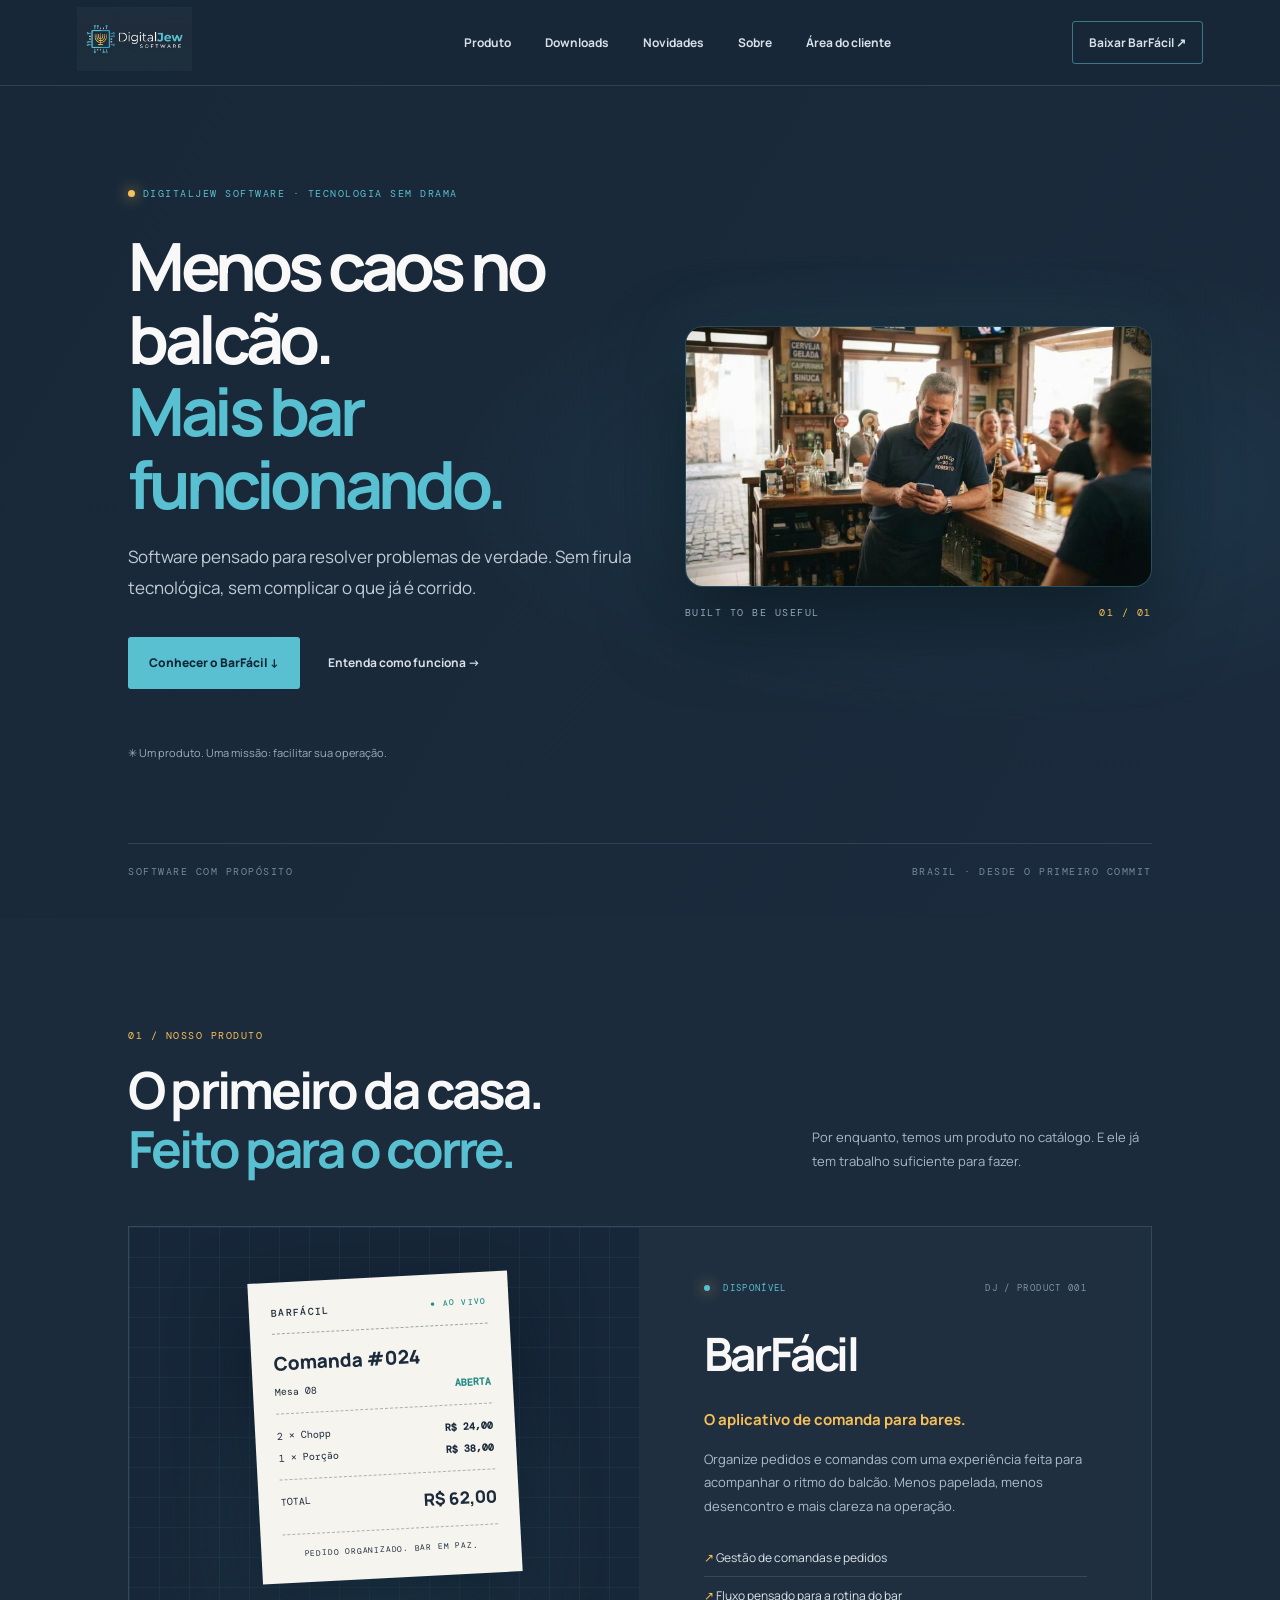
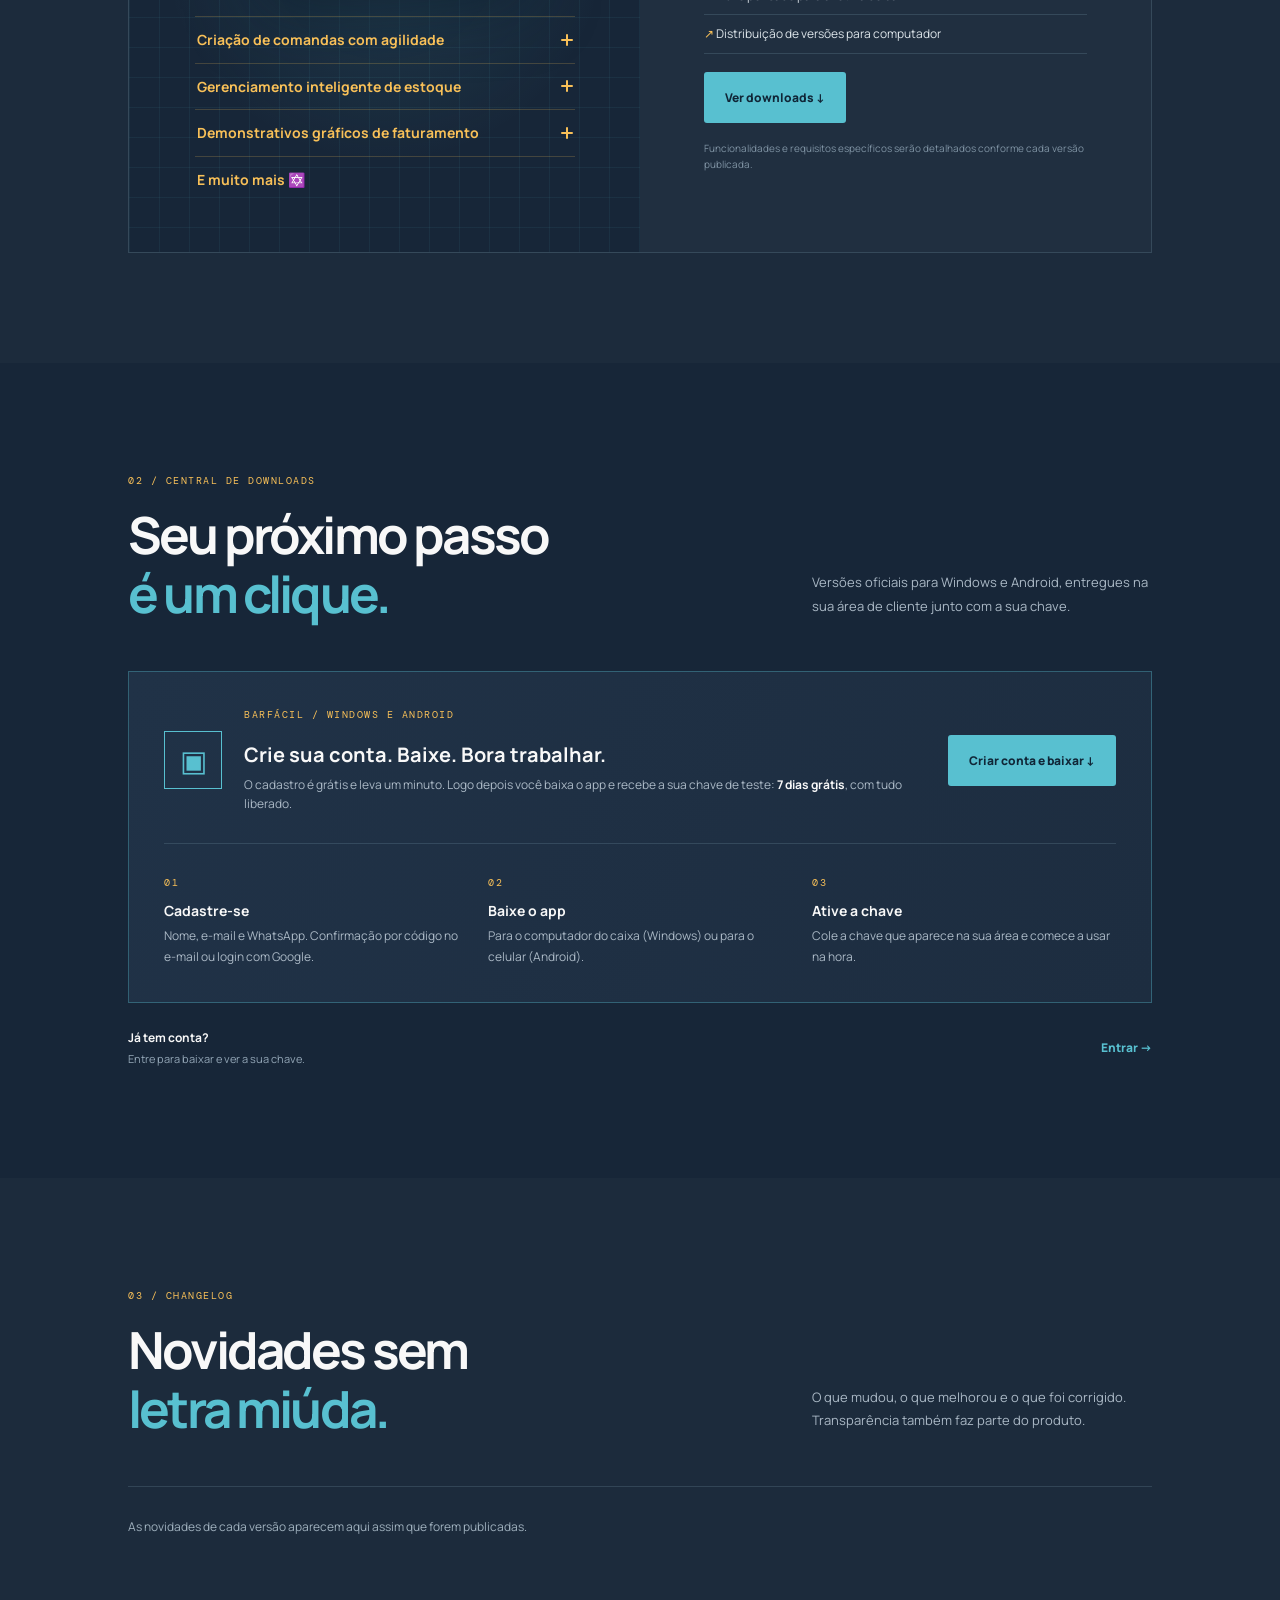
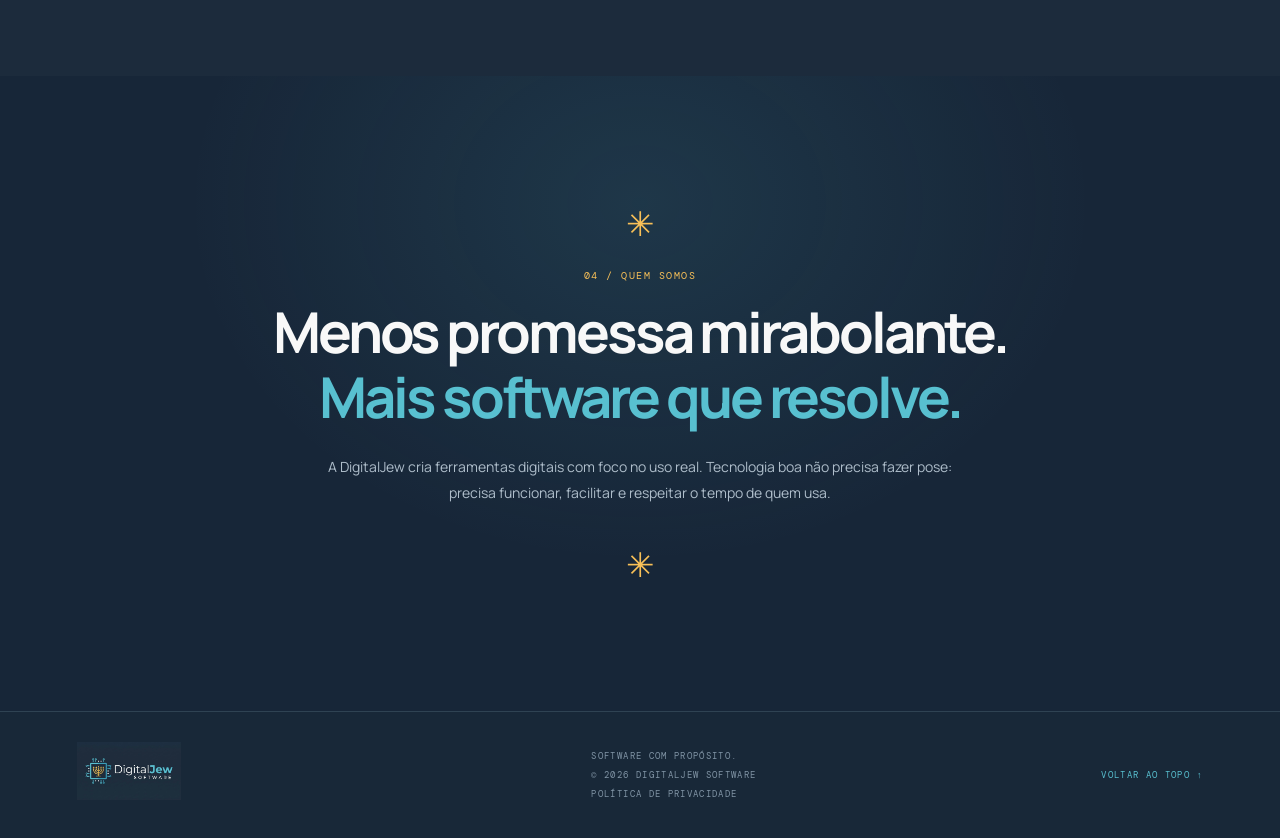
==== index.html @ 28fe96e7 "Downloads na área do cliente com chave de teste automática - área do cliente ganha a aba Downloads: " ====
<!doctype html>
<html lang="pt-BR"><head><meta charset="utf-8"><meta name="viewport" content="width=device-width,initial-scale=1"><meta name="theme-color" content="#182838"><meta name="description" content="DigitalJew Software — software útil, direto ao ponto. Conheça o BarFácil."><meta property="og:title" content="DigitalJew Software"><meta property="og:description" content="Tecnologia que trabalha. Conheça o BarFácil."><meta property="og:image" content="assets/brand/digitaljew-logo.jpg"><title>DigitalJew Software</title><link rel="icon" type="image/jpg+xml" href="assets/brand/digitaljew-logojpg"><link rel="stylesheet" href="styles.css"><script>document.documentElement.classList.add("js")</script></head><body>
<header class="topbar"><a class="brand" href="#inicio"><img src="assets/brand/digitaljew-logo.jpg" alt="DigitalJew Software"></a><button class="menu-toggle" aria-label="Abrir menu" aria-expanded="false">☰</button><nav class="nav"><a href="#produto">Produto</a><a href="#downloads">Downloads</a><a href="#novidades">Novidades</a><a href="#sobre">Sobre</a><a href="area.html">Área do cliente</a></nav><a class="nav-cta" href="area.html#downloads">Baixar BarFácil ↗</a></header>
<main><section class="hero" id="inicio"><div class="hero-copy"><div class="eyebrow drop"><span class="pulse"></span> DIGITALJEW SOFTWARE · TECNOLOGIA SEM DRAMA</div><h1 class="drop">Menos caos no balcão.<br><span>Mais bar funcionando.</span></h1><p class="lead drop">Software pensado para resolver problemas de verdade. Sem firula tecnológica, sem complicar o que já é corrido.</p><div class="hero-actions drop"><a class="button primary" href="#downloads">Conhecer o BarFácil ↓</a><a class="text-link" href="#produto">Entenda como funciona →</a></div><div class="hero-proof drop">✳ Um produto. Uma missão: facilitar sua operação.</div></div><div class="hero-art"><img class="hero-photo" src="assets/img/hero-bar.jpg" width="1376" height="768" alt="Dono de bar sorrindo enquanto usa o celular no balcão, com clientes brindando ao fundo"><div class="art-label drop">BUILT TO BE USEFUL <strong>01 / 01</strong></div></div><div class="hero-bottom drop"><span>SOFTWARE COM PROPÓSITO</span><span>BRASIL · DESDE O PRIMEIRO COMMIT</span></div></section>
<section class="product-section section" id="produto"><div class="section-head"><div><div class="kicker">01 / NOSSO PRODUTO</div><h2>O primeiro da casa.<br><span>Feito para o corre.</span></h2></div><p>Por enquanto, temos um produto no catálogo. E ele já tem trabalho suficiente para fazer.</p></div><article class="product-card"><div class="product-visual"><div class="visual-grid"></div><div class="receipt"><div class="receipt-top">BARFÁCIL <span>● AO VIVO</span></div><div class="receipt-title">Comanda #024</div><div class="receipt-row"><span>Mesa 08</span><b>ABERTA</b></div><div class="receipt-line"></div><div class="receipt-item"><span>2 × Chopp</span><b>R$ 24,00</b></div><div class="receipt-item"><span>1 × Porção</span><b>R$ 38,00</b></div><div class="receipt-line"></div><div class="receipt-total"><span>TOTAL</span><strong>R$ 62,00</strong></div><div class="receipt-footer">PEDIDO ORGANIZADO. BAR EM PAZ.</div></div><ul class="perks"><li class="perk"><button class="perk-toggle" type="button" aria-expanded="false" aria-controls="perk-1">Criação de comandas com agilidade<span class="perk-icon" aria-hidden="true"></span></button><div class="perk-panel" id="perk-1" hidden><ul><li>Filtre clientes pelos que devem mais e/ou há mais tempo;</li><li>Mantenha um histórico de compras de cada cliente;</li><li>Adicione ícones de “moral”, para lembrar quem é bom pagador e quem não é 😂</li></ul></div></li><li class="perk"><button class="perk-toggle" type="button" aria-expanded="false" aria-controls="perk-2">Gerenciamento inteligente de estoque<span class="perk-icon" aria-hidden="true"></span></button><div class="perk-panel" id="perk-2" hidden><ul><li>Atualize o preço vigente ao clique de um botão;</li><li>Utilize uma calculadora rápida embutida para calcular o preço unitário de compras maiores (ex: fardos de cerveja);</li><li><em>(Apenas versão Premium)</em> Configure alertas de estoque personalizados para que o app te avise quando produtos chegarem a um limite baixo.</li></ul></div></li><li class="perk"><button class="perk-toggle" type="button" aria-expanded="false" aria-controls="perk-3">Demonstrativos gráficos de faturamento<span class="perk-icon" aria-hidden="true"></span></button><div class="perk-panel" id="perk-3" hidden><ul><li>Veja seu faturamento em forma de gráfico por dia, mês, ou período à escolha;</li><li>Descubra o faturamento de um dia com contratação de músicos em relação à média de faturamento daquele mesmo dia da semana em diferentes períodos <em>(Apenas com Premium)</em>;</li><li>Defina metas diárias e mensais para se manter sempre no pique 🏃‍♂️</li></ul></div></li><li class="perk perk-more">E muito mais ✡️</li></ul></div><div class="product-info"><div class="product-topline"><span class="status"><i></i> DISPONÍVEL</span><span class="product-index">DJ / PRODUCT 001</span></div><h3>BarFácil</h3><p class="product-subtitle">O aplicativo de comanda para bares.</p><p>Organize pedidos e comandas com uma experiência feita para acompanhar o ritmo do balcão. Menos papelada, menos desencontro e mais clareza na operação.</p><ul class="feature-list"><li>↗ Gestão de comandas e pedidos</li><li>↗ Fluxo pensado para a rotina do bar</li><li>↗ Distribuição de versões para computador</li></ul><a class="button primary" href="#downloads">Ver downloads ↓</a><small class="fineprint">Funcionalidades e requisitos específicos serão detalhados conforme cada versão publicada.</small></div></article></section>
<section class="download-section section" id="downloads"><div class="section-head"><div><div class="kicker">02 / CENTRAL DE DOWNLOADS</div><h2>Seu próximo passo<br><span>é um clique.</span></h2></div><p>Versões oficiais para Windows e Android, entregues na sua área de cliente junto com a sua chave.</p></div><div class="download-panel"><div class="download-main"><div class="platform-icon">▣</div><div><div class="kicker">BARFÁCIL / WINDOWS E ANDROID</div><h3>Crie sua conta. Baixe. Bora trabalhar.</h3><p>O cadastro é grátis e leva um minuto. Logo depois você baixa o app e recebe a sua chave de teste: <strong>7 dias grátis</strong>, com tudo liberado.</p></div><a class="button primary" href="area.html#downloads">Criar conta e baixar ↓</a></div><div class="download-steps"><div><span>01</span><strong>Cadastre-se</strong><p>Nome, e-mail e WhatsApp. Confirmação por código no e-mail ou login com Google.</p></div><div><span>02</span><strong>Baixe o app</strong><p>Para o computador do caixa (Windows) ou para o celular (Android).</p></div><div><span>03</span><strong>Ative a chave</strong><p>Cole a chave que aparece na sua área e comece a usar na hora.</p></div></div></div><div class="all-releases"><div><b>Já tem conta?</b><span>Entre para baixar e ver a sua chave.</span></div><a href="cadastro.html?voltar=downloads#entrar">Entrar →</a></div></section>
<section class="updates-section section" id="novidades"><div class="section-head"><div><div class="kicker">03 / CHANGELOG</div><h2>Novidades sem<br><span>letra miúda.</span></h2></div><p>O que mudou, o que melhorou e o que foi corrigido. Transparência também faz parte do produto.</p></div><div id="release-list" class="release-list"><div class="empty-state">Buscando histórico de versões…</div></div></section>
<section class="manifesto section" id="sobre"><div class="manifesto-mark">✳</div><div class="kicker">04 / QUEM SOMOS</div><h2>Menos promessa mirabolante.<br><span>Mais software que resolve.</span></h2><p>A DigitalJew cria ferramentas digitais com foco no uso real. Tecnologia boa não precisa fazer pose: precisa funcionar, facilitar e respeitar o tempo de quem usa.</p><div class="manifesto-mark manifesto-mark-end" aria-hidden="true">✳</div></section></main>
<footer class="footer"><a href="#inicio" class="footer-brand"><img src="assets/brand/digitaljew-logo.jpg" alt="DigitalJew Software"></a><div class="footer-copy"><span>SOFTWARE COM PROPÓSITO.</span><span>© <span id="year"></span> DIGITALJEW SOFTWARE</span><a href="politica-privacidade.html">POLÍTICA DE PRIVACIDADE</a></div><a class="back-top" href="#inicio">VOLTAR AO TOPO ↑</a></footer><script src="config.js"></script><script src="app.js"></script></body></html>
---- styles.css ----
@import url('https://fonts.googleapis.com/css2?family=DM+Mono:wght@400;500&family=Manrope:wght@400;500;600;700;800&display=swap');
:root{--bg:#182838;--panel:#202f40;--cyan:#58c0d0;--blue:#3898b8;--gold:#f8c058;--white:#f8f8f8;--muted:#aab8c5;--line:rgba(150,190,205,.18);--mono:'DM Mono',monospace;--sans:'Manrope',Arial,sans-serif}
*{box-sizing:border-box}html{scroll-behavior:smooth;scroll-padding-top:90px}body{margin:0;background:var(--bg);color:var(--white);font-family:var(--sans);line-height:1.6}a{color:inherit;text-decoration:none}.topbar{height:86px;padding:0 clamp(22px,6vw,100px);display:flex;align-items:center;justify-content:space-between;border-bottom:1px solid var(--line);background:rgba(24,40,56,.96);position:sticky;top:0;z-index:20;backdrop-filter:blur(14px)}.brand img{width:205px;height:64px;object-fit:contain;object-position:left}.nav{display:flex;gap:34px}.nav a,.nav-cta{font-size:12px;font-weight:700;color:#d9e1e8}.nav a:hover,.text-link:hover{color:var(--cyan)}.nav-cta{border:1px solid #58c0d088;padding:11px 16px;border-radius:3px}.nav-cta span{color:var(--gold)}.menu-toggle{display:none;background:none;color:white;border:0;font-size:24px}.hero{min-height:660px;padding:100px clamp(22px,10vw,160px) 38px;position:relative;overflow:hidden;display:grid;grid-template-columns:1.05fr .95fr;align-items:center;gap:40px;background:radial-gradient(ellipse at 76% 48%,#3898b826,transparent 38%),linear-gradient(120deg,#182838,#1b2b3d)}.hero-copy{position:relative;z-index:2;max-width:650px}.eyebrow,.kicker,.hero-bottom,.art-label,.product-index,.status,.release-meta span,.manifesto-sign,.footer-copy,.back-top{font-family:var(--mono);font-size:10px;letter-spacing:.15em}.eyebrow{color:var(--cyan)}.pulse,.status i{width:7px;height:7px;border-radius:50%;background:var(--gold);display:inline-block;box-shadow:0 0 14px #f8c058}.hero h1{font-size:clamp(42px,5.2vw,72px);line-height:1.09;letter-spacing:-.065em;margin:28px 0 22px}.hero h1 span,h2 span{color:var(--cyan)}.lead{font-size:17px;color:#c0cbd5;max-width:540px;line-height:1.8}.hero-actions{display:flex;align-items:center;gap:28px;margin-top:34px}.button{display:inline-flex;align-items:center;justify-content:center;gap:22px;padding:15px 20px;font-size:12px;font-weight:800;border-radius:3px;transition:.2s;border:1px solid transparent}.button.primary{background:var(--cyan);color:#102637}.button.primary:hover{background:#78d4df;transform:translateY(-2px)}.button.disabled{opacity:.45;pointer-events:none}.text-link{font-size:12px;font-weight:700;color:#d9e1e8}.hero-proof{margin-top:55px;color:#9daebb;font-size:11px}.hero-art{position:relative;display:flex;flex-direction:column;gap:18px}.hero-photo{display:block;width:100%;height:auto;aspect-ratio:1376/768;object-fit:cover;border-radius:18px;border:1px solid #58c0d033;box-shadow:0 30px 80px #0008,0 0 70px #58c0d01a}.art-label{display:flex;justify-content:space-between;color:#91a7b7}.art-label strong{color:var(--gold);font-weight:400}.hero-bottom{grid-column:1/-1;display:flex;justify-content:space-between;color:#74899a;border-top:1px solid var(--line);padding-top:20px;margin-top:42px}.section{padding:110px clamp(22px,10vw,160px)}.section-head{display:flex;justify-content:space-between;align-items:end;gap:30px;margin-bottom:48px}.kicker{color:var(--gold);margin-bottom:16px}.section-head h2,.manifesto h2{font-size:clamp(34px,4vw,54px);line-height:1.15;letter-spacing:-.055em;margin:0}.section-head>p{max-width:340px;color:var(--muted);font-size:13px;margin:0 0 5px;line-height:1.8}.product-section{background:#1c2b3c}.product-card{display:grid;grid-template-columns:1fr 1fr;border:1px solid var(--line);background:var(--panel);min-height:470px}.product-visual{position:relative;min-height:470px;display:flex;flex-direction:column;align-items:center;justify-content:center;gap:38px;padding:50px 28px;overflow:hidden;background:radial-gradient(circle,#58c0d024,transparent 55%),#172638}.visual-grid{position:absolute;inset:0;background-image:linear-gradient(#58c0d012 1px,transparent 1px),linear-gradient(90deg,#58c0d012 1px,transparent 1px);background-size:30px 30px}.receipt{position:relative;width:260px;background:#f5f4ee;color:#1b2b3b;padding:24px 22px;box-shadow:0 25px 70px #08152188;transform:rotate(-3deg);font:10px var(--mono)}.receipt-top{font-weight:500;letter-spacing:.13em;border-bottom:1px dashed #9aa7ac;padding-bottom:14px}.receipt-top span{float:right;color:#238f8d;font-size:8px}.receipt-title{font:800 19px var(--sans);margin:16px 0 8px}.receipt-row,.receipt-item,.receipt-total{display:flex;justify-content:space-between;margin:9px 0}.receipt-row b{color:#268b86}.receipt-line{border-top:1px dashed #aab2b2;margin:15px 0}.receipt-total strong{font:800 17px var(--sans)}.receipt-footer{text-align:center;border-top:1px dashed #aab2b2;padding-top:14px;margin-top:16px;font-size:8px;letter-spacing:.1em}.product-info{padding:54px clamp(26px,5vw,65px)}.product-topline{display:flex;justify-content:space-between;align-items:center}.status{color:var(--cyan);font-size:9px}.status i{width:6px;height:6px;background:var(--cyan);margin-right:7px}.product-index{color:#8094a5;font-size:9px}.product-info h3{font-size:46px;letter-spacing:-.06em;margin:22px 0 0}.product-subtitle{color:var(--gold)!important;font-size:15px!important;font-weight:700}.product-info p{color:#aebdca;font-size:13px;line-height:1.8}.feature-list{list-style:none;padding:8px 0 18px;margin:0}.feature-list li{font-size:12px;padding:9px 0;color:#dce4e9;border-bottom:1px solid var(--line)}.feature-list li:first-letter{color:var(--gold)}.fineprint{display:block;color:#7f93a3;font-size:10px;line-height:1.6;margin-top:17px}.download-section{background:#172638}.download-panel{border:1px solid #58c0d059;background:linear-gradient(115deg,#203247,#1d2d40);padding:35px}.download-main{display:flex;align-items:center;gap:22px}.platform-icon{width:58px;height:58px;border:1px solid var(--cyan);color:var(--cyan);display:grid;place-items:center;font-size:29px;flex-shrink:0}.download-main>div:nth-child(2){flex:1}.download-main h3{margin:4px 0;font-size:20px}.download-main p{margin:0;color:var(--muted);font-size:12px}.download-main .button{white-space:nowrap}.release-meta{display:grid;grid-template-columns:repeat(4,1fr);border-top:1px solid var(--line);border-bottom:1px solid var(--line);margin-top:30px;padding:20px 0;gap:20px}.release-meta div{display:flex;flex-direction:column;gap:6px}.release-meta span{color:#8195a5;font-size:9px}.release-meta strong{font-size:12px}.download-note{display:flex;gap:12px;color:var(--gold);margin-top:18px}.download-note p{font-size:11px;color:#9fb0bd;margin:0;line-height:1.7}.release-error{margin-top:15px;padding:12px;background:#f8c05814;border-left:2px solid var(--gold);font-size:11px;color:#e6c98f}.all-releases{display:flex;justify-content:space-between;align-items:center;margin-top:25px}.all-releases div{display:flex;flex-direction:column;gap:3px}.all-releases b{font-size:12px}.all-releases span{font-size:11px;color:#93a6b6}.all-releases>a{font-size:12px;color:var(--cyan);font-weight:800}.updates-section{background:#1c2b3c}.release-list{border-top:1px solid var(--line)}.release-item{display:grid;grid-template-columns:150px 1fr 130px;gap:25px;align-items:start;padding:25px 4px;border-bottom:1px solid var(--line)}.release-date{font:10px var(--mono);color:#8499a9;padding-top:5px}.release-body h3{font-size:17px;margin:0 0 8px}.release-body p{font-size:12px;color:#aebdca;white-space:pre-line;margin:0;line-height:1.8}.release-tag{font:9px var(--mono);color:var(--cyan);border:1px solid #58c0d04d;padding:6px 9px;text-align:center}.release-link{color:var(--gold);font-size:11px;margin-top:10px;display:inline-block}.empty-state{padding:30px 0;color:#9fb0bd;font-size:12px}.manifesto{text-align:center;background:radial-gradient(ellipse at 50% 20%,#58c0d01c,transparent 50%),#172638;padding-top:120px;padding-bottom:120px}.manifesto-mark{font-size:34px;color:var(--gold);margin-bottom:18px}.manifesto h2{font-size:clamp(32px,4.4vw,58px)}.manifesto>p{max-width:650px;margin:24px auto 28px;color:#aebdca;font-size:14px;line-height:1.9}.manifesto-sign{color:var(--cyan)}.footer{padding:30px clamp(22px,6vw,100px);display:flex;align-items:center;justify-content:space-between;gap:25px;border-top:1px solid var(--line)}.footer-brand img{width:170px;height:58px;object-fit:contain;object-position:left}.footer-copy{display:flex;flex-direction:column;gap:5px;color:#8094a5;font-size:9px}.back-top{font-size:9px;color:var(--cyan)}
@media(max-width:850px){.nav{gap:17px}.hero{padding-top:70px;grid-template-columns:1fr .8fr}.section{padding-top:80px;padding-bottom:80px}.product-info{padding:35px 28px}}
@media(max-width:650px){.topbar{height:72px}.brand img{width:160px;height:56px}.menu-toggle{display:block;margin-left:auto;margin-right:15px}.nav{display:none;position:absolute;top:71px;left:0;right:0;background:#182838;padding:20px 25px;flex-direction:column;border-bottom:1px solid var(--line)}.nav.open{display:flex}.nav-cta{font-size:10px;padding:9px}.hero{display:block;padding-top:75px;min-height:auto}.hero h1{font-size:46px}.hero-art{margin-top:40px}.hero-bottom{margin-top:20px;font-size:8px}.hero-proof{margin-top:35px}.section-head{display:block}.section-head>p{margin-top:18px}.product-card{grid-template-columns:1fr}.product-visual{min-height:350px}.product-info{padding:32px 25px}.download-panel{padding:22px}.download-main{flex-wrap:wrap}.download-main>div:nth-child(2){min-width:calc(100% - 85px)}.download-main .button{width:100%}.release-meta{grid-template-columns:repeat(2,1fr)}.all-releases{align-items:flex-start;gap:18px}.release-item{grid-template-columns:1fr;gap:8px}.release-tag{justify-self:start}.footer{flex-wrap:wrap}.footer-copy{order:3;width:100%}.manifesto{padding-left:24px;padding-right:24px}}
/* Entrada da hero: roda uma vez, quando 10% da seção está na tela */
.js .hero .hero-photo{opacity:0;transform:translateX(70vw)}
.js .hero .drop{opacity:0;transform:translateY(-28px)}
.js .hero{--total:2s}
.js .hero.in .hero-photo{opacity:1;transform:none;transition:opacity var(--total) ease-out,transform var(--total) cubic-bezier(.16,1,.3,1)}
.js .hero.in .drop{--d:calc(var(--i,0)*.12s);opacity:1;transform:none;transition:opacity calc(var(--total) - var(--d)) ease-out var(--d),transform calc(var(--total) - var(--d)) cubic-bezier(.16,1,.3,1) var(--d)}
.js .hero .eyebrow{--i:0}.js .hero h1{--i:1}.js .hero .lead{--i:2}.js .hero .hero-actions{--i:3}.js .hero .hero-proof{--i:4}.js .hero .art-label{--i:5}.js .hero .hero-bottom{--i:6}
@media(prefers-reduced-motion:reduce){.js .hero .hero-photo,.js .hero .drop{opacity:1;transform:none;transition:none}}

/* Lista de recursos abaixo da comanda */
.manifesto-mark-end{margin:30px 0 0}
.perks{position:relative;z-index:1;list-style:none;margin:0;padding:0;width:100%;max-width:380px}
.perk{border-bottom:1px solid #f8c05833}
.perk:first-child{border-top:1px solid #f8c05833}
.perk-toggle,.perk-more{display:flex;align-items:center;justify-content:space-between;gap:14px;width:100%;padding:13px 2px;background:none;border:0;color:var(--gold);font:700 14px/1.4 var(--sans);text-align:left;cursor:pointer}
.perk-more{cursor:default}
.perk-toggle:hover{color:#ffd37f}
.perk-toggle:focus-visible{outline:2px solid var(--gold);outline-offset:3px}
.perk-icon{position:relative;width:12px;height:12px;flex-shrink:0}
.perk-icon:before,.perk-icon:after{content:"";position:absolute;left:0;top:5px;width:12px;height:2px;background:currentColor;border-radius:2px;transition:transform .3s ease}
.perk-icon:after{transform:rotate(90deg)}
.perk-toggle[aria-expanded="true"] .perk-icon:after{transform:rotate(0)}
.perk-panel{cursor:pointer;padding:0 2px 14px}
.perk-panel ul{margin:0;padding:0;list-style:none}
.perk-panel li{position:relative;padding:4px 0 4px 18px;color:#d3dde5;font-size:12.5px;line-height:1.65}
.perk-panel li:before{content:"✳";position:absolute;left:0;top:4px;color:var(--gold);font-size:11px}
.perk-panel em{color:var(--gold);font-style:normal;font-weight:700}
.perk-panel:not([hidden]){animation:perk-open .3s ease-out}
@keyframes perk-open{from{opacity:0;transform:translateY(-6px)}to{opacity:1;transform:none}}
@media(prefers-reduced-motion:reduce){.perk-panel:not([hidden]){animation:none}}

/* Página de cadastro */
[hidden]{display:none!important}
:root{--red:#ff7a7a}
.signup{display:grid;grid-template-columns:.9fr 1.1fr;gap:clamp(30px,6vw,90px);align-items:start;min-height:calc(100vh - 86px - 120px)}
.signup-intro h1{font-size:clamp(38px,4.6vw,62px);line-height:1.1;letter-spacing:-.06em;margin:0 0 20px}
.signup-intro h1 span{color:var(--cyan)}
.signup-intro p{color:var(--muted);font-size:15px;line-height:1.8;max-width:420px}
.signup-card{background:var(--panel);border:1px solid var(--line);padding:clamp(24px,4vw,44px);max-width:520px;width:100%;justify-self:end}
.step h2{font-size:24px;letter-spacing:-.04em;margin:0 0 22px;line-height:1.3}
.step-text{color:var(--muted);font-size:13px;line-height:1.7;margin:-8px 0 22px}
.field{display:flex;flex-direction:column;gap:7px;margin-bottom:16px}
.field>span{font-size:12px;font-weight:700;color:#d9e1e8}
.field input,.field select{font:500 14px var(--sans);color:var(--white);background:#172638;border:1px solid #58c0d040;border-radius:3px;padding:12px 13px;width:100%}
.field select{appearance:none;background-image:linear-gradient(45deg,transparent 50%,var(--cyan) 50%),linear-gradient(135deg,var(--cyan) 50%,transparent 50%);background-position:calc(100% - 18px) 50%,calc(100% - 13px) 50%;background-size:5px 5px;background-repeat:no-repeat;padding-right:36px}
.field input:focus,.field select:focus{outline:2px solid var(--cyan);outline-offset:1px;border-color:transparent}
.field input[readonly]{opacity:.7}
.field input.invalid{border-color:var(--red)}
#campo-codigo{font:500 22px var(--mono);letter-spacing:.35em;text-align:center}
.field-error,.form-error{color:var(--red);font-size:12.5px;line-height:1.6;margin:-6px 0 16px}
.button.wide{width:100%;margin-top:6px;font-size:13px;cursor:pointer}
.button:disabled{opacity:.6;cursor:wait}
.google-button{display:flex;align-items:center;justify-content:center;gap:12px;width:100%;padding:13px;border-radius:3px;border:1px solid #dadce0;background:#fff;color:#1f1f1f;font:700 14px var(--sans);cursor:pointer}
.google-button:hover{background:#f1f3f4}
.google-button svg{width:20px;height:20px}
.divider{display:flex;align-items:center;gap:14px;margin:24px 0;color:#8094a5;font:10px var(--mono);letter-spacing:.12em;text-transform:uppercase}
.divider:before,.divider:after{content:"";flex:1;border-top:1px solid var(--line)}
.link-button{background:none;border:0;padding:0;color:var(--cyan);font:700 12.5px var(--sans);cursor:pointer;text-align:left}
.link-button:hover{text-decoration:underline}
.link-button.muted{color:#8fa3b3;font-weight:600;margin-top:14px;display:inline-block}
.resend{margin:20px 0 0;font-size:12.5px;color:var(--muted)}
.done{text-align:center}
.done-mark{font-size:38px;color:var(--gold);margin-bottom:8px}
.done .link-button{display:block;margin:18px auto 0}
.nav a[aria-current="page"]{color:var(--cyan)}
@media(max-width:850px){.signup{grid-template-columns:1fr}.signup-card{justify-self:stretch;max-width:none}}

/* Cadastro: alternar entre cadastro e entrar */
.switch{margin:22px 0 0;font-size:13px;color:var(--muted);text-align:center}
.switch a{color:var(--cyan);font-weight:700}
.done .link-button{display:block;margin:18px auto 0;text-align:center}

/* Área do cliente */
body.no-scroll{overflow:hidden}
.area{min-height:calc(100vh - 86px - 120px)}
.area-loading{color:var(--muted);font-size:14px}
.area-layout{display:grid;grid-template-columns:240px 1fr;gap:clamp(30px,5vw,70px);align-items:start}
.area-layout>*{min-width:0}
.area-menu{position:sticky;top:110px;border:1px solid var(--line);background:var(--panel)}
.area-user{display:flex;flex-direction:column;gap:4px;padding:22px 22px 18px;border-bottom:1px solid var(--line)}
.area-user .kicker{margin-bottom:8px}
.area-user strong{font-size:18px;letter-spacing:-.03em}
.area-user span:last-child{font-size:12px;color:var(--muted);word-break:break-all}
.area-nav{display:flex;flex-direction:column;padding:10px 0}
.area-nav a,.area-nav button{display:block;width:100%;text-align:left;padding:12px 22px;font:700 13px var(--sans);color:#d9e1e8;background:none;border:0;border-left:2px solid transparent;cursor:pointer}
.area-nav a:hover,.area-nav button:hover{color:var(--cyan)}
.area-nav a[aria-current]{color:var(--cyan);border-left-color:var(--cyan);background:#58c0d00d}
.area-nav button{color:#8fa3b3;border-top:1px solid var(--line);margin-top:8px;padding-top:16px}
.area-main h1{font-size:clamp(32px,3.6vw,46px);letter-spacing:-.055em;margin:0 0 28px;line-height:1.1}
.plan-card{border:1px solid #58c0d059;background:linear-gradient(115deg,#203247,#1d2d40);padding:clamp(22px,3.5vw,34px);margin-bottom:18px}
.plan-premium{border-color:#f8c05880}
.plan-top{display:flex;justify-content:space-between;align-items:center;gap:12px}
.plan-label{font:10px var(--mono);letter-spacing:.15em;color:#8094a5}
.plan-status{font:10px var(--mono);letter-spacing:.1em;padding:5px 9px;border:1px solid #58c0d066;color:var(--cyan);text-transform:uppercase}
.status-atrasada{border-color:#ff7a7a88;color:var(--red)}
.status-teste{border-color:#f8c05888;color:var(--gold)}
.plan-card h2{font-size:clamp(28px,3vw,38px);letter-spacing:-.05em;margin:14px 0 24px}
.plan-card h2 span{color:var(--cyan)}
.plan-premium h2 span{color:var(--gold)}
.plan-meta{display:grid;grid-template-columns:repeat(3,1fr);gap:20px;margin:0;border-top:1px solid var(--line);padding-top:22px}
.plan-meta dt{font:9px var(--mono);letter-spacing:.15em;color:#8195a5;text-transform:uppercase;margin-bottom:6px}
.plan-meta dd{margin:0;font-size:14px;font-weight:700}
.empty-box{border:1px dashed #58c0d059;padding:30px;margin-bottom:18px}
.empty-box h3{margin:0 0 8px;font-size:18px}
.empty-box p{color:var(--muted);font-size:13px;line-height:1.7;margin:0 0 20px}
.area-pay-link{display:inline-flex;gap:8px;margin-top:10px;color:var(--gold);font-weight:800;font-size:14px}
.area-pay-link:hover span{transform:translateX(3px)}
.area-pay-link span{transition:transform .2s}
.area-form{max-width:460px}
.form-ok{color:#7fe0b0;font-size:12.5px;margin:-6px 0 16px}

/* Painel branco de pagamento */
.drawer-backdrop{position:fixed;inset:0;background:#0a1520b3;z-index:40;opacity:0;transition:opacity .3s}
.drawer-backdrop.open{opacity:1}
.drawer{position:fixed;top:0;right:0;bottom:0;width:min(440px,100vw);background:#fff;color:#182838;z-index:41;display:flex;flex-direction:column;transform:translateX(100%);transition:transform .32s cubic-bezier(.16,1,.3,1);box-shadow:-20px 0 60px #0006}
.drawer.open{transform:none}
.drawer-head{display:flex;justify-content:space-between;align-items:center;padding:22px 26px;border-bottom:1px solid #e3e8ec}
.drawer-head h2{margin:0;font-size:20px;letter-spacing:-.03em}
.drawer-close{width:36px;height:36px;border:0;background:#f1f4f6;border-radius:50%;font-size:22px;line-height:1;color:#182838;cursor:pointer}
.drawer-close:hover{background:#e3e8ec}
.drawer-body{padding:8px 26px 30px;overflow-y:auto}
.drawer-body h3{font-size:13px;text-transform:uppercase;letter-spacing:.08em;color:#5b6b78;margin:22px 0 12px}
.cards-empty{border:1px dashed #c9d3da;border-radius:6px;padding:16px;font-size:13px;color:#5b6b78}
.dfield{display:flex;flex-direction:column;gap:6px;margin-bottom:14px}
.dfield>span{font-size:12px;font-weight:700;color:#33475a}
.dfield input{font:500 15px var(--sans);color:#182838;background:#fff;border:1px solid #c9d3da;border-radius:6px;padding:12px 13px;width:100%}
.dfield input:focus{outline:2px solid #3898b8;outline-offset:0;border-color:transparent}
.dfield input.invalid{border-color:#d93c3c}
.dfield-row{display:grid;grid-template-columns:1fr 1fr;gap:12px}
.card-input{position:relative;display:block}
.card-input input{padding-right:150px;letter-spacing:.04em}
.card-brand{position:absolute;right:10px;top:50%;transform:translateY(-50%);display:flex;align-items:center;gap:7px;font-size:10px;font-weight:800;color:#5b6b78;text-transform:uppercase;letter-spacing:.04em;pointer-events:none;opacity:0;transition:opacity .2s}
.card-brand.on{opacity:1}
.card-brand svg{width:38px;height:25px;border-radius:4px;box-shadow:0 0 0 1px #d6dde2;flex-shrink:0;text-transform:none;letter-spacing:0}
.dcheck{display:flex;gap:10px;align-items:flex-start;font-size:13px;line-height:1.5;color:#33475a;margin:6px 0 16px;cursor:pointer}
.dcheck input{width:18px;height:18px;margin:1px 0 0;accent-color:#3898b8;flex-shrink:0}
.dfield-error{color:#d93c3c;font-size:12.5px;margin:-4px 0 14px}
.dnotice{background:#fff7e6;border-left:3px solid var(--gold);color:#5c4510;font-size:12.5px;line-height:1.6;padding:10px 12px;margin:0 0 14px}
.dbutton{width:100%;padding:14px;border:0;border-radius:6px;background:#182838;color:#fff;font:800 14px var(--sans);cursor:pointer}
.dbutton:hover{background:#202f40}
.dbutton:disabled{opacity:.6;cursor:wait}
.dfine{font-size:11px;color:#6b7b88;line-height:1.6;margin:14px 0 0}
@media(max-width:850px){
  .area-layout{grid-template-columns:1fr}
  .area-menu{position:static}
  .area-nav{display:grid;grid-template-columns:1fr 1fr;padding:0}
  .area-nav a,.area-nav button{border-left:0;border-bottom:2px solid transparent;padding:14px 18px;margin:0}
  .area-nav a[aria-current]{border-bottom-color:var(--cyan)}
  .area-nav button{border-top:0;padding-top:14px}
  .plan-meta{grid-template-columns:1fr}
}
@media(prefers-reduced-motion:reduce){.drawer,.drawer-backdrop{transition:none}}

/* Licenças na área do cliente */
.plan-meta.two{grid-template-columns:repeat(2,1fr)}
.plan-note{margin:20px 0 0;padding:12px 14px;border-left:2px solid var(--gold);background:#f8c05812;color:#e6d3a6;font-size:12.5px;line-height:1.6}
.plan-off{opacity:.7}
.status-aguardando_ativacao,.status-teste_encerrado{border-color:#f8c05888;color:var(--gold)}
.status-expirada{border-color:#ff7a7a88;color:var(--red)}
@media(max-width:850px){.plan-meta.two{grid-template-columns:1fr}}

/* Política de privacidade e links legais */
.footer-copy a{color:#8094a5}
.footer-copy a:hover{color:var(--cyan)}
.legal-note{font-size:11.5px;color:#8fa3b3;line-height:1.6;margin:14px 0 0;text-align:center}
.legal-note a{color:var(--cyan);text-decoration:underline}
.legal{max-width:880px;margin:0 auto}
.legal h1{font-size:clamp(34px,4.4vw,54px);letter-spacing:-.055em;line-height:1.1;margin:0 0 10px}
.legal-date{font:11px var(--mono);letter-spacing:.1em;color:#8094a5;margin:0 0 34px}
.legal h2{font-size:22px;letter-spacing:-.03em;margin:46px 0 14px;scroll-margin-top:100px}
.legal h3{font-size:16px;margin:28px 0 10px;color:var(--gold)}
.legal p,.legal li{color:#c3ced8;font-size:14.5px;line-height:1.85}
.legal ul,.legal ol{padding-left:22px}
.legal li{margin-bottom:6px}
.legal strong,.legal b{color:var(--white)}
.legal a{color:var(--cyan);text-decoration:underline;text-underline-offset:3px}
.legal-toc{border:1px solid var(--line);background:var(--panel);padding:22px 26px}
.legal-toc strong{font:10px var(--mono);letter-spacing:.15em;color:var(--gold);text-transform:uppercase}
.legal-toc ol{columns:2;column-gap:30px;margin:12px 0 0}
.legal-toc li{font-size:13px;margin:0 0 6px;break-inside:avoid}
.legal-toc a{text-decoration:none;color:#d9e1e8}
.legal-toc a:hover{color:var(--cyan)}
.legal-id{list-style:none;padding:0!important;border-left:2px solid var(--cyan);padding-left:16px!important}
.legal-table{overflow-x:auto;margin:14px 0 18px;border:1px solid var(--line)}
.legal table{width:100%;border-collapse:collapse;font-size:13.5px;min-width:520px}
.legal th{text-align:left;font:10px var(--mono);letter-spacing:.12em;text-transform:uppercase;color:#8195a5;background:#172638;padding:12px 14px;border-bottom:1px solid var(--line)}
.legal td{padding:12px 14px;border-bottom:1px solid var(--line);color:#c3ced8;line-height:1.6;vertical-align:top}
.legal tr:last-child td{border-bottom:0}
.legal td:first-child{color:var(--white);font-weight:600}
mark.preencher{background:#f8c058;color:#182838;padding:1px 6px;border-radius:2px;font-weight:700}
@media(max-width:650px){.legal-toc ol{columns:1}}

/* Página inicial: passos do download */
.download-steps{display:grid;grid-template-columns:repeat(3,1fr);gap:20px;border-top:1px solid var(--line);margin-top:30px;padding-top:24px}
.download-steps span{font:10px var(--mono);color:var(--gold);letter-spacing:.15em}
.download-steps strong{display:block;font-size:14px;margin:6px 0 4px}
.download-steps p{font-size:12px;color:var(--muted);line-height:1.7;margin:0}
.download-main p strong{color:var(--white)}

/* Área do cliente: Downloads */
.area-lead{color:var(--muted);font-size:14px;line-height:1.8;max-width:640px;margin:-12px 0 28px}
.area-lead strong{color:var(--white)}
.dl-grid{display:grid;grid-template-columns:1fr 1fr;gap:18px}
.dl-card{border:1px solid #58c0d059;background:linear-gradient(115deg,#203247,#1d2d40);padding:26px;display:flex;flex-direction:column;gap:18px}
.dl-head{display:flex;gap:16px;align-items:center}
.dl-icon{width:46px;height:46px;padding:10px;border:1px solid var(--cyan);color:var(--cyan);flex-shrink:0}
.dl-head h2{margin:0;font-size:22px;letter-spacing:-.03em}
.dl-file{margin:4px 0 0;font:11px var(--mono);color:#8fa3b3;overflow-wrap:anywhere}
.dl-card .button.wide{margin-top:0}
.button[disabled]{opacity:.45;cursor:not-allowed}
.dl-key{border-top:1px solid var(--line);padding-top:16px;min-height:64px}
.dl-key-label{font:10px var(--mono);letter-spacing:.15em;text-transform:uppercase;color:var(--gold);margin:0 0 8px}
.dl-key-row{display:flex;gap:10px;align-items:center}
.dl-key-row code{flex:1;min-width:0;font:600 clamp(13px,1.25vw,16px) var(--mono);letter-spacing:.04em;white-space:nowrap;overflow-x:auto;background:#172638;border:1px dashed #58c0d066;padding:11px 12px;color:var(--white)}
.dl-copy{background:none;border:1px solid var(--cyan);color:var(--cyan);font:700 12px var(--sans);padding:11px 14px;cursor:pointer;border-radius:3px;white-space:nowrap}
.dl-copy:hover{background:#58c0d014}
.dl-key-info{font-size:12px;color:var(--muted);line-height:1.6;margin:8px 0}
.dl-key-info.err{color:var(--red)}
.dl-note{font-size:11.5px;color:#8fa3b3;margin:0;line-height:1.6}
.dl-steps{margin:30px 0 0;padding:0;list-style:none;counter-reset:p;display:grid;gap:10px}
.dl-steps li{counter-increment:p;position:relative;padding-left:40px;font-size:13.5px;color:#c3ced8;line-height:1.7}
.dl-steps li:before{content:counter(p,decimal-leading-zero);position:absolute;left:0;top:1px;font:11px var(--mono);color:var(--gold);letter-spacing:.1em}
.dl-steps b{color:var(--white)}
@media(max-width:850px){.dl-grid{grid-template-columns:1fr}.download-steps{grid-template-columns:1fr}}
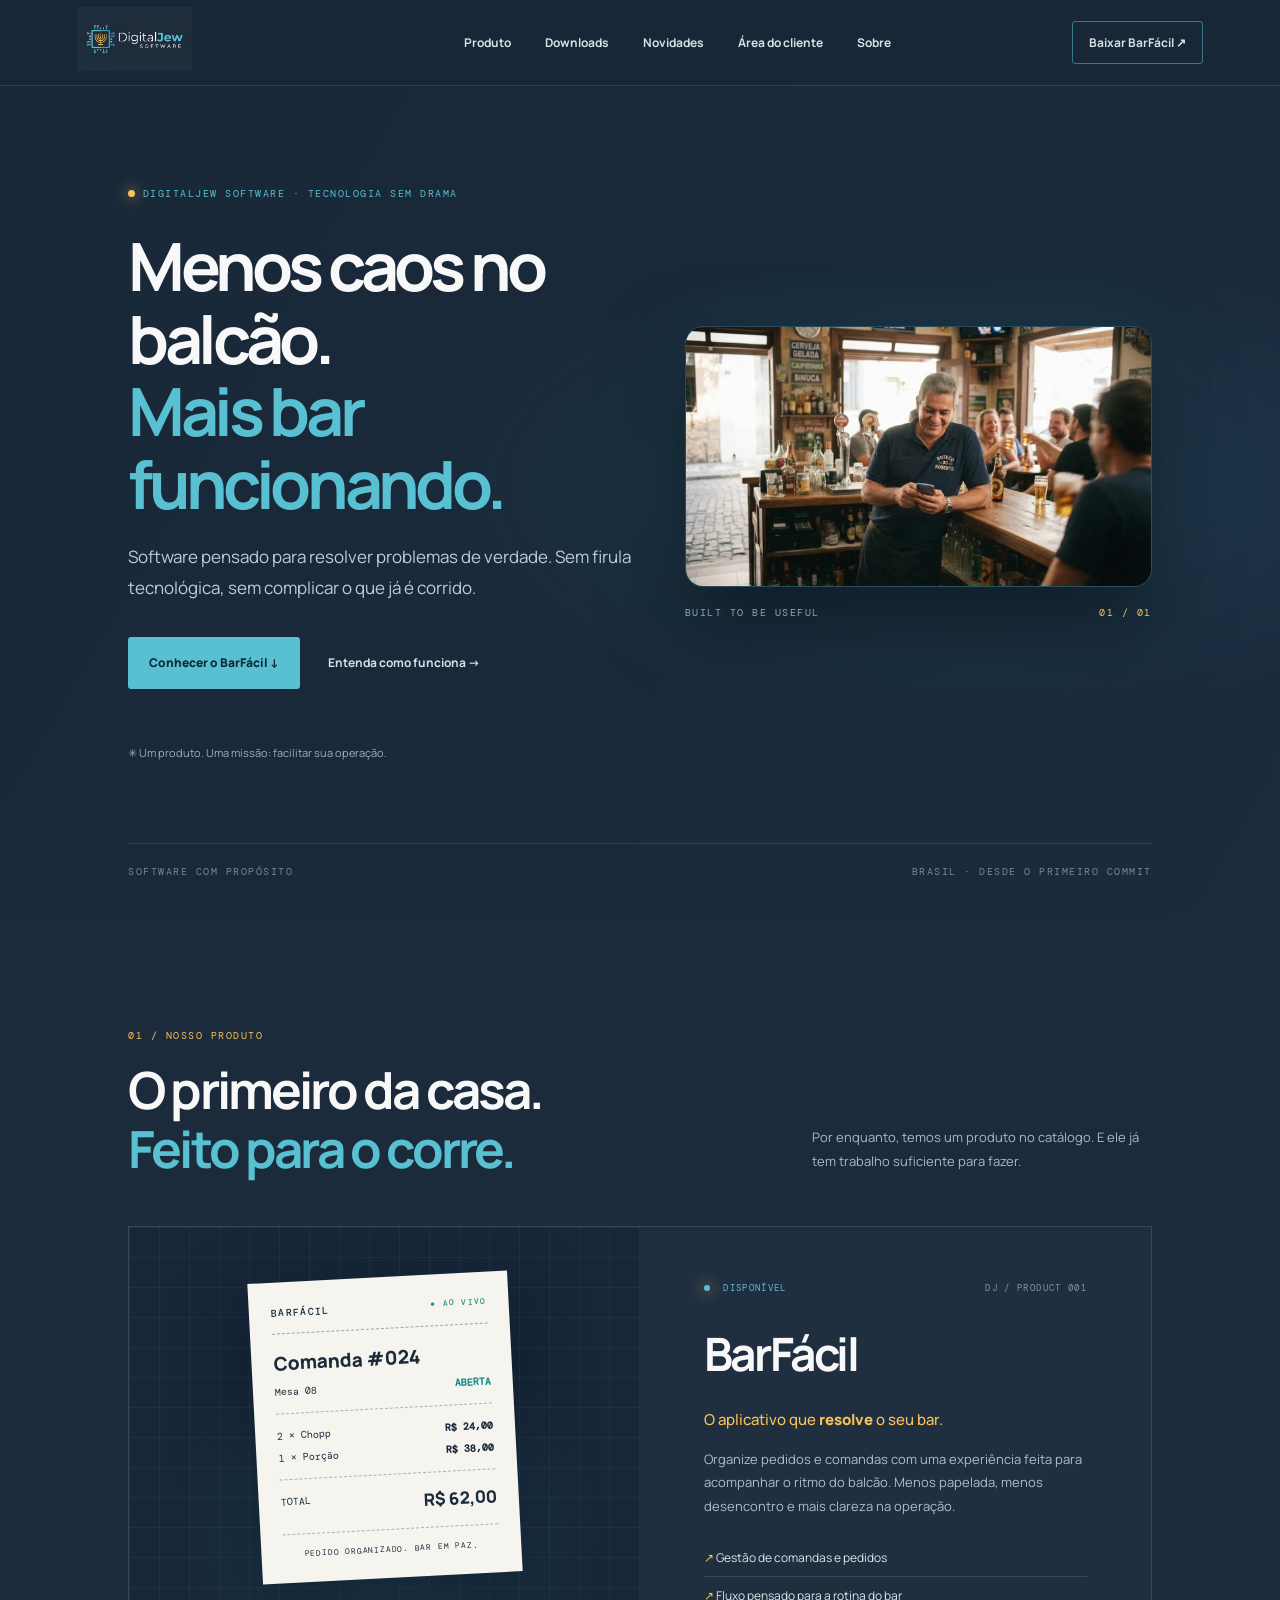
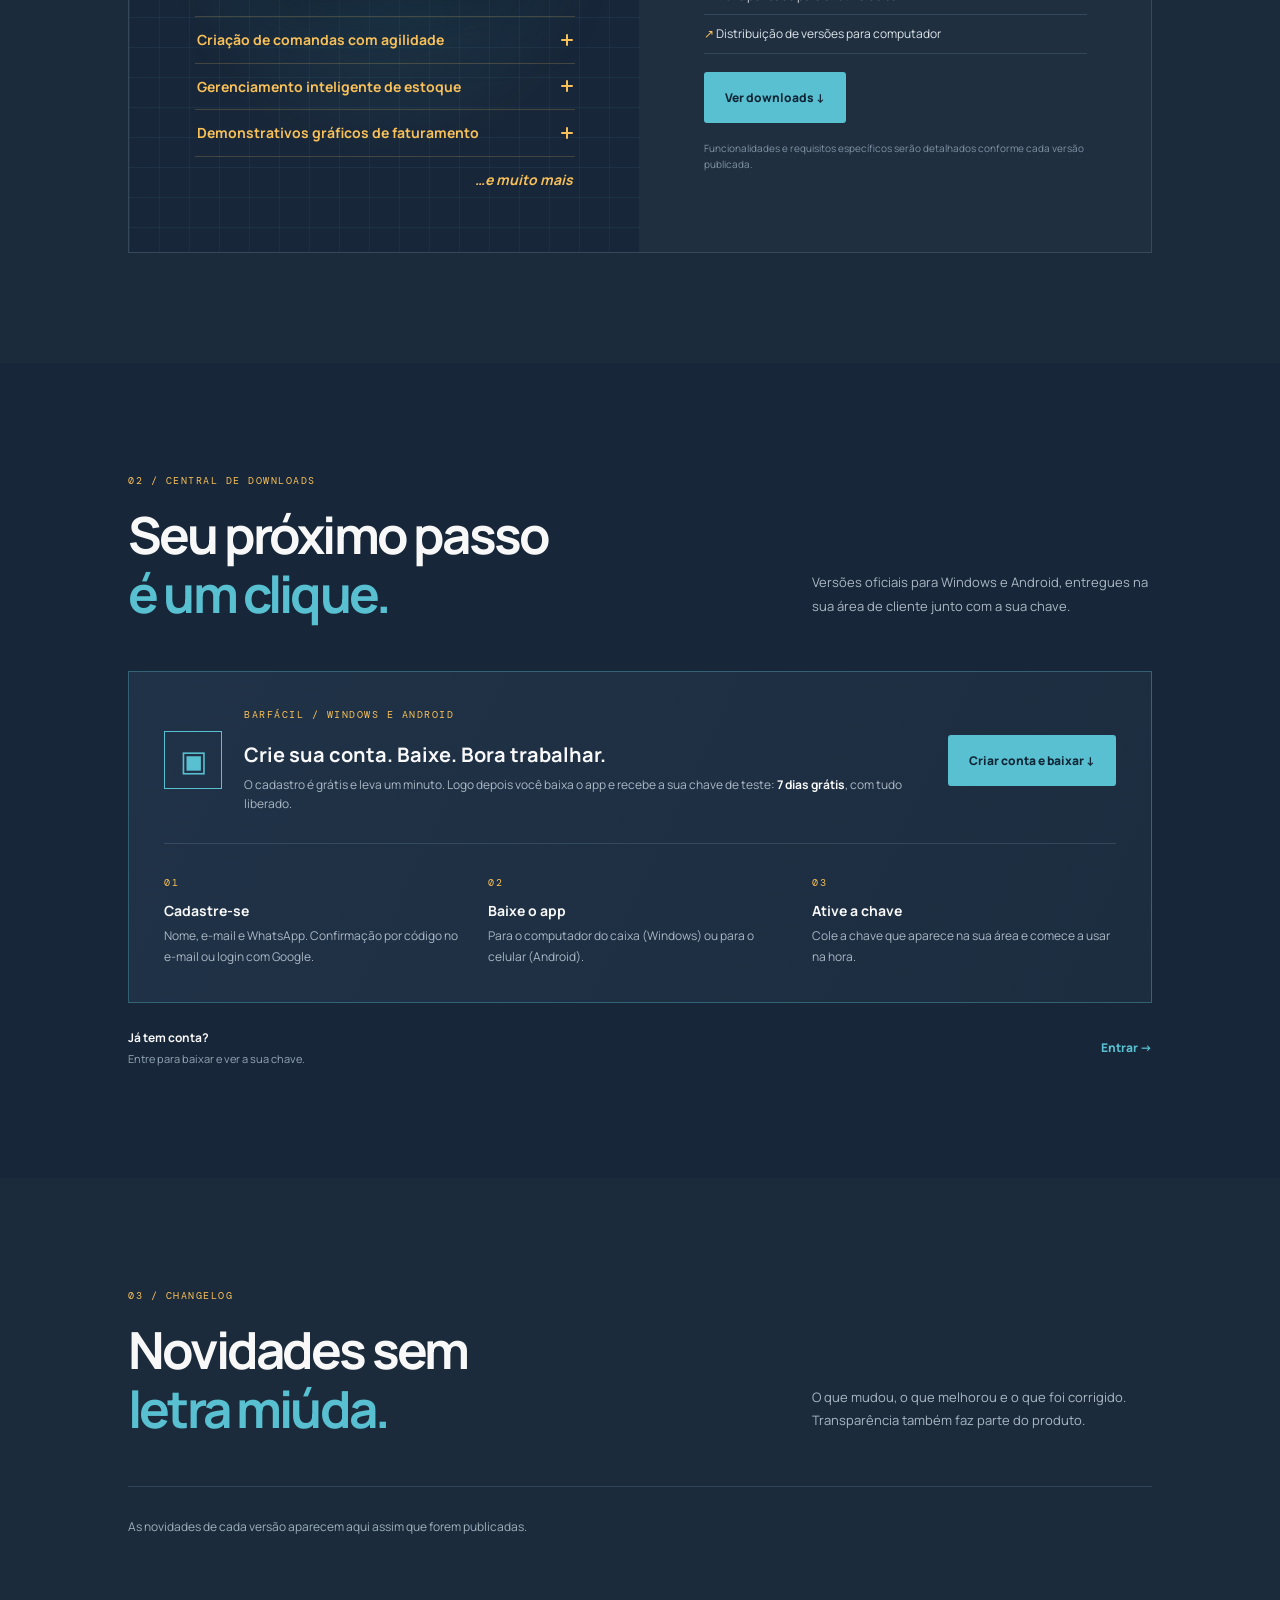
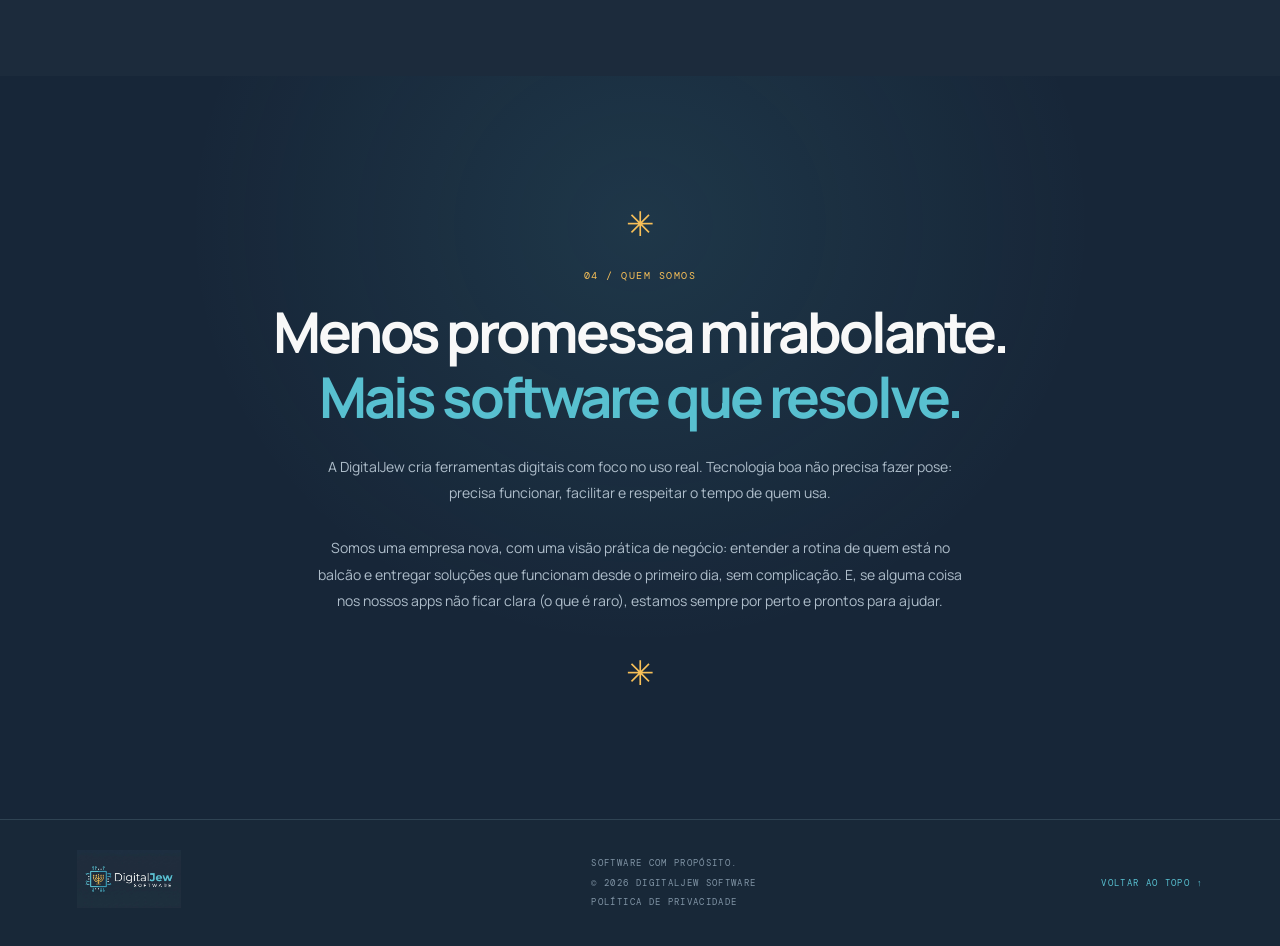
==== commit 9f5c753c: "Site: Sobre depois de Área do cliente no menu, 2º parágrafo do Sobre, '…e muito mais' em itálico à d" ====
--- a/index.html
+++ b/index.html
@@ -1,9 +1,9 @@
 <!doctype html>
 <html lang="pt-BR"><head><meta charset="utf-8"><meta name="viewport" content="width=device-width,initial-scale=1"><meta name="theme-color" content="#182838"><meta name="description" content="DigitalJew Software — software útil, direto ao ponto. Conheça o BarFácil."><meta property="og:title" content="DigitalJew Software"><meta property="og:description" content="Tecnologia que trabalha. Conheça o BarFácil."><meta property="og:image" content="assets/brand/digitaljew-logo.jpg"><title>DigitalJew Software</title><link rel="icon" type="image/jpg+xml" href="assets/brand/digitaljew-logojpg"><link rel="stylesheet" href="styles.css"><script>document.documentElement.classList.add("js")</script></head><body>
-<header class="topbar"><a class="brand" href="#inicio"><img src="assets/brand/digitaljew-logo.jpg" alt="DigitalJew Software"></a><button class="menu-toggle" aria-label="Abrir menu" aria-expanded="false">☰</button><nav class="nav"><a href="#produto">Produto</a><a href="#downloads">Downloads</a><a href="#novidades">Novidades</a><a href="#sobre">Sobre</a><a href="area.html">Área do cliente</a></nav><a class="nav-cta" href="area.html#downloads">Baixar BarFácil ↗</a></header>
+<header class="topbar"><a class="brand" href="#inicio"><img src="assets/brand/digitaljew-logo.jpg" alt="DigitalJew Software"></a><button class="menu-toggle" aria-label="Abrir menu" aria-expanded="false">☰</button><nav class="nav"><a href="#produto">Produto</a><a href="#downloads">Downloads</a><a href="#novidades">Novidades</a><a href="area.html">Área do cliente</a><a href="#sobre">Sobre</a></nav><a class="nav-cta" href="area.html#downloads">Baixar BarFácil ↗</a></header>
 <main><section class="hero" id="inicio"><div class="hero-copy"><div class="eyebrow drop"><span class="pulse"></span> DIGITALJEW SOFTWARE · TECNOLOGIA SEM DRAMA</div><h1 class="drop">Menos caos no balcão.<br><span>Mais bar funcionando.</span></h1><p class="lead drop">Software pensado para resolver problemas de verdade. Sem firula tecnológica, sem complicar o que já é corrido.</p><div class="hero-actions drop"><a class="button primary" href="#downloads">Conhecer o BarFácil ↓</a><a class="text-link" href="#produto">Entenda como funciona →</a></div><div class="hero-proof drop">✳ Um produto. Uma missão: facilitar sua operação.</div></div><div class="hero-art"><img class="hero-photo" src="assets/img/hero-bar.jpg" width="1376" height="768" alt="Dono de bar sorrindo enquanto usa o celular no balcão, com clientes brindando ao fundo"><div class="art-label drop">BUILT TO BE USEFUL <strong>01 / 01</strong></div></div><div class="hero-bottom drop"><span>SOFTWARE COM PROPÓSITO</span><span>BRASIL · DESDE O PRIMEIRO COMMIT</span></div></section>
-<section class="product-section section" id="produto"><div class="section-head"><div><div class="kicker">01 / NOSSO PRODUTO</div><h2>O primeiro da casa.<br><span>Feito para o corre.</span></h2></div><p>Por enquanto, temos um produto no catálogo. E ele já tem trabalho suficiente para fazer.</p></div><article class="product-card"><div class="product-visual"><div class="visual-grid"></div><div class="receipt"><div class="receipt-top">BARFÁCIL <span>● AO VIVO</span></div><div class="receipt-title">Comanda #024</div><div class="receipt-row"><span>Mesa 08</span><b>ABERTA</b></div><div class="receipt-line"></div><div class="receipt-item"><span>2 × Chopp</span><b>R$ 24,00</b></div><div class="receipt-item"><span>1 × Porção</span><b>R$ 38,00</b></div><div class="receipt-line"></div><div class="receipt-total"><span>TOTAL</span><strong>R$ 62,00</strong></div><div class="receipt-footer">PEDIDO ORGANIZADO. BAR EM PAZ.</div></div><ul class="perks"><li class="perk"><button class="perk-toggle" type="button" aria-expanded="false" aria-controls="perk-1">Criação de comandas com agilidade<span class="perk-icon" aria-hidden="true"></span></button><div class="perk-panel" id="perk-1" hidden><ul><li>Filtre clientes pelos que devem mais e/ou há mais tempo;</li><li>Mantenha um histórico de compras de cada cliente;</li><li>Adicione ícones de “moral”, para lembrar quem é bom pagador e quem não é 😂</li></ul></div></li><li class="perk"><button class="perk-toggle" type="button" aria-expanded="false" aria-controls="perk-2">Gerenciamento inteligente de estoque<span class="perk-icon" aria-hidden="true"></span></button><div class="perk-panel" id="perk-2" hidden><ul><li>Atualize o preço vigente ao clique de um botão;</li><li>Utilize uma calculadora rápida embutida para calcular o preço unitário de compras maiores (ex: fardos de cerveja);</li><li><em>(Apenas versão Premium)</em> Configure alertas de estoque personalizados para que o app te avise quando produtos chegarem a um limite baixo.</li></ul></div></li><li class="perk"><button class="perk-toggle" type="button" aria-expanded="false" aria-controls="perk-3">Demonstrativos gráficos de faturamento<span class="perk-icon" aria-hidden="true"></span></button><div class="perk-panel" id="perk-3" hidden><ul><li>Veja seu faturamento em forma de gráfico por dia, mês, ou período à escolha;</li><li>Descubra o faturamento de um dia com contratação de músicos em relação à média de faturamento daquele mesmo dia da semana em diferentes períodos <em>(Apenas com Premium)</em>;</li><li>Defina metas diárias e mensais para se manter sempre no pique 🏃‍♂️</li></ul></div></li><li class="perk perk-more">E muito mais ✡️</li></ul></div><div class="product-info"><div class="product-topline"><span class="status"><i></i> DISPONÍVEL</span><span class="product-index">DJ / PRODUCT 001</span></div><h3>BarFácil</h3><p class="product-subtitle">O aplicativo de comanda para bares.</p><p>Organize pedidos e comandas com uma experiência feita para acompanhar o ritmo do balcão. Menos papelada, menos desencontro e mais clareza na operação.</p><ul class="feature-list"><li>↗ Gestão de comandas e pedidos</li><li>↗ Fluxo pensado para a rotina do bar</li><li>↗ Distribuição de versões para computador</li></ul><a class="button primary" href="#downloads">Ver downloads ↓</a><small class="fineprint">Funcionalidades e requisitos específicos serão detalhados conforme cada versão publicada.</small></div></article></section>
+<section class="product-section section" id="produto"><div class="section-head"><div><div class="kicker">01 / NOSSO PRODUTO</div><h2>O primeiro da casa.<br><span>Feito para o corre.</span></h2></div><p>Por enquanto, temos um produto no catálogo. E ele já tem trabalho suficiente para fazer.</p></div><article class="product-card"><div class="product-visual"><div class="visual-grid"></div><div class="receipt"><div class="receipt-top">BARFÁCIL <span>● AO VIVO</span></div><div class="receipt-title">Comanda #024</div><div class="receipt-row"><span>Mesa 08</span><b>ABERTA</b></div><div class="receipt-line"></div><div class="receipt-item"><span>2 × Chopp</span><b>R$ 24,00</b></div><div class="receipt-item"><span>1 × Porção</span><b>R$ 38,00</b></div><div class="receipt-line"></div><div class="receipt-total"><span>TOTAL</span><strong>R$ 62,00</strong></div><div class="receipt-footer">PEDIDO ORGANIZADO. BAR EM PAZ.</div></div><ul class="perks"><li class="perk"><button class="perk-toggle" type="button" aria-expanded="false" aria-controls="perk-1">Criação de comandas com agilidade<span class="perk-icon" aria-hidden="true"></span></button><div class="perk-panel" id="perk-1" hidden><ul><li>Filtre clientes pelos que devem mais e/ou há mais tempo;</li><li>Mantenha um histórico de compras de cada cliente;</li><li>Adicione ícones de “moral”, para lembrar quem é bom pagador e quem não é 😂</li></ul></div></li><li class="perk"><button class="perk-toggle" type="button" aria-expanded="false" aria-controls="perk-2">Gerenciamento inteligente de estoque<span class="perk-icon" aria-hidden="true"></span></button><div class="perk-panel" id="perk-2" hidden><ul><li>Atualize o preço vigente ao clique de um botão;</li><li>Utilize uma calculadora rápida embutida para calcular o preço unitário de compras maiores (ex: fardos de cerveja);</li><li><em>(Apenas versão Premium)</em> Configure alertas de estoque personalizados para que o app te avise quando produtos chegarem a um limite baixo.</li></ul></div></li><li class="perk"><button class="perk-toggle" type="button" aria-expanded="false" aria-controls="perk-3">Demonstrativos gráficos de faturamento<span class="perk-icon" aria-hidden="true"></span></button><div class="perk-panel" id="perk-3" hidden><ul><li>Veja seu faturamento em forma de gráfico por dia, mês, ou período à escolha;</li><li>Descubra o faturamento de um dia com contratação de músicos em relação à média de faturamento daquele mesmo dia da semana em diferentes períodos <em>(Apenas com Premium)</em>;</li><li>Defina metas diárias e mensais para se manter sempre no pique 🏃‍♂️</li></ul></div></li><li class="perk perk-more"><em>…e muito mais</em></li></ul></div><div class="product-info"><div class="product-topline"><span class="status"><i></i> DISPONÍVEL</span><span class="product-index">DJ / PRODUCT 001</span></div><h3>BarFácil</h3><p class="product-subtitle">O aplicativo que <strong>resolve</strong> o seu bar.</p><p>Organize pedidos e comandas com uma experiência feita para acompanhar o ritmo do balcão. Menos papelada, menos desencontro e mais clareza na operação.</p><ul class="feature-list"><li>↗ Gestão de comandas e pedidos</li><li>↗ Fluxo pensado para a rotina do bar</li><li>↗ Distribuição de versões para computador</li></ul><a class="button primary" href="#downloads">Ver downloads ↓</a><small class="fineprint">Funcionalidades e requisitos específicos serão detalhados conforme cada versão publicada.</small></div></article></section>
 <section class="download-section section" id="downloads"><div class="section-head"><div><div class="kicker">02 / CENTRAL DE DOWNLOADS</div><h2>Seu próximo passo<br><span>é um clique.</span></h2></div><p>Versões oficiais para Windows e Android, entregues na sua área de cliente junto com a sua chave.</p></div><div class="download-panel"><div class="download-main"><div class="platform-icon">▣</div><div><div class="kicker">BARFÁCIL / WINDOWS E ANDROID</div><h3>Crie sua conta. Baixe. Bora trabalhar.</h3><p>O cadastro é grátis e leva um minuto. Logo depois você baixa o app e recebe a sua chave de teste: <strong>7 dias grátis</strong>, com tudo liberado.</p></div><a class="button primary" href="area.html#downloads">Criar conta e baixar ↓</a></div><div class="download-steps"><div><span>01</span><strong>Cadastre-se</strong><p>Nome, e-mail e WhatsApp. Confirmação por código no e-mail ou login com Google.</p></div><div><span>02</span><strong>Baixe o app</strong><p>Para o computador do caixa (Windows) ou para o celular (Android).</p></div><div><span>03</span><strong>Ative a chave</strong><p>Cole a chave que aparece na sua área e comece a usar na hora.</p></div></div></div><div class="all-releases"><div><b>Já tem conta?</b><span>Entre para baixar e ver a sua chave.</span></div><a href="cadastro.html?voltar=downloads#entrar">Entrar →</a></div></section>
 <section class="updates-section section" id="novidades"><div class="section-head"><div><div class="kicker">03 / CHANGELOG</div><h2>Novidades sem<br><span>letra miúda.</span></h2></div><p>O que mudou, o que melhorou e o que foi corrigido. Transparência também faz parte do produto.</p></div><div id="release-list" class="release-list"><div class="empty-state">Buscando histórico de versões…</div></div></section>
-<section class="manifesto section" id="sobre"><div class="manifesto-mark">✳</div><div class="kicker">04 / QUEM SOMOS</div><h2>Menos promessa mirabolante.<br><span>Mais software que resolve.</span></h2><p>A DigitalJew cria ferramentas digitais com foco no uso real. Tecnologia boa não precisa fazer pose: precisa funcionar, facilitar e respeitar o tempo de quem usa.</p><div class="manifesto-mark manifesto-mark-end" aria-hidden="true">✳</div></section></main>
+<section class="manifesto section" id="sobre"><div class="manifesto-mark">✳</div><div class="kicker">04 / QUEM SOMOS</div><h2>Menos promessa mirabolante.<br><span>Mais software que resolve.</span></h2><p>A DigitalJew cria ferramentas digitais com foco no uso real. Tecnologia boa não precisa fazer pose: precisa funcionar, facilitar e respeitar o tempo de quem usa.</p><p>Somos uma empresa nova, com uma visão prática de negócio: entender a rotina de quem está no balcão e entregar soluções que funcionam desde o primeiro dia, sem complicação. E, se alguma coisa nos nossos apps não ficar clara (o que é raro), estamos sempre por perto e prontos para ajudar.</p><div class="manifesto-mark manifesto-mark-end" aria-hidden="true">✳</div></section></main>
 <footer class="footer"><a href="#inicio" class="footer-brand"><img src="assets/brand/digitaljew-logo.jpg" alt="DigitalJew Software"></a><div class="footer-copy"><span>SOFTWARE COM PROPÓSITO.</span><span>© <span id="year"></span> DIGITALJEW SOFTWARE</span><a href="politica-privacidade.html">POLÍTICA DE PRIVACIDADE</a></div><a class="back-top" href="#inicio">VOLTAR AO TOPO ↑</a></footer><script src="config.js"></script><script src="app.js"></script></body></html>
--- a/styles.css
+++ b/styles.css
@@ -18,7 +18,8 @@
 .perk{border-bottom:1px solid #f8c05833}
 .perk:first-child{border-top:1px solid #f8c05833}
 .perk-toggle,.perk-more{display:flex;align-items:center;justify-content:space-between;gap:14px;width:100%;padding:13px 2px;background:none;border:0;color:var(--gold);font:700 14px/1.4 var(--sans);text-align:left;cursor:pointer}
-.perk-more{cursor:default}
+.perk-more{cursor:default;justify-content:flex-end;text-align:right}
+.perk-more em{font-style:italic}
 .perk-toggle:hover{color:#ffd37f}
 .perk-toggle:focus-visible{outline:2px solid var(--gold);outline-offset:3px}
 .perk-icon{position:relative;width:12px;height:12px;flex-shrink:0}
@@ -81,7 +82,7 @@
 .area-loading{color:var(--muted);font-size:14px}
 .area-layout{display:grid;grid-template-columns:240px 1fr;gap:clamp(30px,5vw,70px);align-items:start}
 .area-layout>*{min-width:0}
-.area-menu{position:sticky;top:110px;border:1px solid var(--line);background:var(--panel)}
+.area-menu{border:1px solid var(--line);background:var(--panel)}
 .area-user{display:flex;flex-direction:column;gap:4px;padding:22px 22px 18px;border-bottom:1px solid var(--line)}
 .area-user .kicker{margin-bottom:8px}
 .area-user strong{font-size:18px;letter-spacing:-.03em}
@@ -227,3 +228,119 @@
 .dl-steps li:before{content:counter(p,decimal-leading-zero);position:absolute;left:0;top:1px;font:11px var(--mono);color:var(--gold);letter-spacing:.1em}
 .dl-steps b{color:var(--white)}
 @media(max-width:850px){.dl-grid{grid-template-columns:1fr}.download-steps{grid-template-columns:1fr}}
+
+.field .opcional{font-style:normal;font-weight:500;color:#8fa3b3}
+
+/* Senhas: sem "olhinho" nativo do navegador (Edge/IE) */
+input[type=password]::-ms-reveal,input[type=password]::-ms-clear{display:none}
+/* Medidor de força: 4 barras finas */
+.pw-meter{margin:-6px 0 8px}
+.pw-bars{display:grid;grid-template-columns:repeat(4,1fr);gap:6px}
+.pw-bars i{height:3px;border-radius:2px;background:#ffffff1f;transition:background .2s}
+.pw-label{display:block;min-height:18px;margin-top:6px;font-size:12px;font-weight:700;color:var(--muted)}
+.pw-meter[data-nivel="1"] .pw-bars i:nth-child(-n+1){background:#ff5c5c}
+.pw-meter[data-nivel="2"] .pw-bars i:nth-child(-n+2){background:#ff9f43}
+.pw-meter[data-nivel="3"] .pw-bars i:nth-child(-n+3){background:#f8c058}
+.pw-meter[data-nivel="4"] .pw-bars i{background:#3ecf8e}
+.pw-meter[data-nivel="1"] .pw-label{color:#ff5c5c}
+.pw-meter[data-nivel="2"] .pw-label{color:#ff9f43}
+.pw-meter[data-nivel="3"] .pw-label{color:#f8c058}
+.pw-meter[data-nivel="4"] .pw-label{color:#3ecf8e}
+.pw-tip{font-size:12px;line-height:1.6;color:#8fa3b3;margin:0 0 16px}
+.button.wide:disabled{opacity:.45;cursor:not-allowed}
+.link-button.forgot{display:block;margin:-6px 0 16px auto;font-size:12px}
+.step-text.small{font-size:12px;margin-top:-14px}
+
+/* Janela "Esqueci a senha" */
+.modal-fundo{position:fixed;inset:0;background:#0a1520c4;z-index:50}
+.modal{position:fixed;z-index:51;top:50%;left:50%;transform:translate(-50%,-50%);width:min(440px,calc(100vw - 32px));background:var(--panel);border:1px solid #58c0d059;padding:34px 30px 28px;box-shadow:0 30px 80px #0009}
+.modal h2{font-size:22px;letter-spacing:-.03em;margin:0 0 14px}
+.modal .step-text{margin:0 0 20px}
+.modal-fechar{position:absolute;top:12px;right:12px;width:34px;height:34px;border:0;border-radius:50%;background:#ffffff12;color:var(--white);font-size:22px;line-height:1;cursor:pointer}
+.modal-fechar:hover{background:#ffffff24}
+
+/* Cadastro: entrada do texto na primeira visita (mesmo efeito do letreiro da página inicial) */
+.anim-cadastro .signup-intro .drop{opacity:0;transform:translateY(-28px)}
+.anim-cadastro.anim-in .signup-intro .drop{--d:calc(var(--i,0)*.12s);opacity:1;transform:none;transition:opacity calc(2s - var(--d)) ease-out var(--d),transform calc(2s - var(--d)) cubic-bezier(.16,1,.3,1) var(--d)}
+@media(prefers-reduced-motion:reduce){.anim-cadastro .signup-intro .drop{opacity:1;transform:none;transition:none}}
+
+.area-sub{font-size:22px;letter-spacing:-.03em;margin:44px 0 16px;padding-top:30px;border-top:1px solid var(--line);max-width:460px}
+.area-note{color:var(--muted);font-size:13px;line-height:1.7;max-width:460px}
+.area-form .button[type=submit]:disabled{opacity:.45;cursor:not-allowed}
+
+/* Cancelar / reverter assinatura */
+.plan-acoes{margin-top:18px;padding-top:14px;border-top:1px solid var(--line);display:flex;gap:18px}
+.link-button.perigo{color:#ff8a8a}
+.plan-estab{margin:16px 0 0;font-size:12.5px;color:var(--muted)}
+.plan-estab a{color:var(--cyan)}
+.plan-garcons{margin:14px 0 0;padding:12px 0 0;border-top:1px solid rgba(255,255,255,.08);display:flex;flex-wrap:wrap;gap:6px 16px;align-items:center;justify-content:space-between;font-size:13px;color:var(--muted)}
+.plan-garcons b{color:var(--white)}
+.estab-lic span .link-button{display:inline;font-size:12px;padding:0}
+#garcom input[name=quantidade]{max-width:120px}
+.status-cancelada{border-color:#ff7a7a88;color:var(--red)}
+.plan-card.plan-cancelada{border-color:#ff7a7a55}
+
+/* Janelas: ações */
+.modal-acoes{display:flex;gap:12px;justify-content:flex-end;flex-wrap:wrap;margin-top:8px}
+.modal-acoes .button{cursor:pointer;border:1px solid #58c0d066;background:none;color:var(--white)}
+.modal-acoes .button.perigo{background:#d94848;border-color:#d94848;color:#fff}
+.modal-acoes .button.perigo:hover{background:#c23d3d}
+.modal .step-text strong{color:var(--white)}
+.opcoes{border:0;padding:0;margin:0 0 18px}
+.opcoes legend{font-size:12px;font-weight:700;color:#d9e1e8;margin-bottom:8px}
+.opcao{display:flex;gap:12px;align-items:center;padding:12px 14px;border:1px solid #58c0d040;border-radius:4px;margin-bottom:8px;cursor:pointer;background:#172638}
+.opcao:has(input:checked){border-color:var(--cyan);background:#58c0d014}
+.opcao input{accent-color:var(--cyan);width:16px;height:16px;flex-shrink:0}
+.opcao span{display:flex;flex-direction:column}
+.opcao b{font-size:14px}
+.opcao small{font-size:12px;color:var(--muted)}
+.dnotice.dark{background:#f8c05814;color:#e6d3a6}
+
+/* Meus estabelecimentos */
+.estab-form{display:grid;grid-template-columns:1.2fr 1.5fr 1fr auto;gap:0 14px;align-items:end;border:1px solid var(--line);background:var(--panel);padding:20px 20px 4px;margin-bottom:12px}
+.estab-form .form-error{grid-column:1/-1}
+.estab-form-acao{margin-bottom:16px}
+.estab-form-acao .button{cursor:pointer;white-space:nowrap;padding:13px 22px}
+.estab-grid{display:grid;grid-template-columns:repeat(auto-fill,minmax(320px,1fr));gap:18px;margin-top:22px}
+.estab-card{border:1px solid #58c0d059;background:linear-gradient(115deg,#203247,#1d2d40);padding:24px;display:flex;flex-direction:column;gap:16px}
+.estab-top{display:flex;justify-content:space-between;align-items:flex-start;gap:12px}
+.estab-tipo{font:10px var(--mono);letter-spacing:.15em;color:var(--gold)}
+.estab-top h2{margin:6px 0 4px;font-size:22px;letter-spacing:-.03em}
+.estab-end{margin:0;font-size:12.5px;color:var(--muted)}
+.estab-lics{list-style:none;margin:0;padding:0;border-top:1px solid var(--line)}
+.estab-lic{display:flex;justify-content:space-between;gap:12px;align-items:flex-start;padding:12px 0;border-bottom:1px solid var(--line);font-size:13px}
+.estab-lic span{display:block;font-size:12px;color:var(--muted);margin-top:3px}
+.estab-lic.status-cancelada span{color:#ff8a8a}
+.estab-lic-acoes{display:flex;gap:12px;flex-shrink:0}
+.estab-lic-acoes .link-button{font-size:12px}
+.estab-vazio{margin:0;font-size:13px;color:var(--muted);border-top:1px solid var(--line);padding-top:14px}
+.estab-vincular{margin:0}
+.estab-card .button.wide{margin-top:auto;cursor:pointer}
+@media(max-width:1100px){.estab-form{grid-template-columns:1fr 1fr}.estab-form-acao{grid-column:1/-1}}
+@media(max-width:650px){.estab-form{grid-template-columns:1fr}.estab-grid{grid-template-columns:1fr}.estab-lic{flex-direction:column}}
+
+.estab-extra{font-size:12px;color:var(--muted);margin:-6px 0 16px}
+.estab-extra:empty{display:none}
+
+/* pagamentos (Asaas) */
+.fatura-card h2 span{color:var(--gold)}
+.fat-itens{list-style:none;margin:14px 0 0;padding:0;border-top:1px solid var(--line)}
+.fat-itens li{display:flex;justify-content:space-between;gap:12px;padding:9px 0;border-bottom:1px solid var(--line);font-size:13px;color:var(--muted)}
+.fat-itens li b{color:var(--white);white-space:nowrap}
+.fat-hist{margin:16px 0 0;font-size:12.5px;color:var(--muted)}
+.fat-hist summary{cursor:pointer;color:var(--cyan)}
+.fat-hist ul{list-style:none;margin:10px 0 0;padding:0}
+.fat-hist li{display:flex;flex-wrap:wrap;align-items:center;gap:6px 12px;padding:7px 0;border-bottom:1px solid var(--line)}
+.fat-hist li span:first-child{flex:1 1 220px}
+.fat-hist a{color:var(--cyan)}
+.fat-st{font-size:11px;padding:2px 8px;border-radius:99px;background:#ffffff14}
+.fat-st.st-paga{background:#58c0d02b;color:var(--cyan)}
+.fat-st.st-vencida{background:#ff7a7a26;color:var(--red)}
+.pix-qr{display:flex;justify-content:center;margin:0 0 14px}
+.pix-qr img{width:220px;height:220px;background:#fff;padding:8px;border-radius:6px}
+.pix-cola textarea{width:100%;box-sizing:border-box;font:12px var(--mono);background:#0003;color:var(--white);border:1px solid var(--line);padding:8px;resize:none}
+.pix-cola .button{margin:8px 0 12px}
+.chave-lic{font:600 13px var(--mono);color:var(--gold);letter-spacing:.04em;user-select:all}
+/* subtítulo do produto: frase em peso normal e a palavra em destaque em negrito */
+.product-subtitle{font-weight:500!important}
+.product-subtitle strong{font-weight:800}
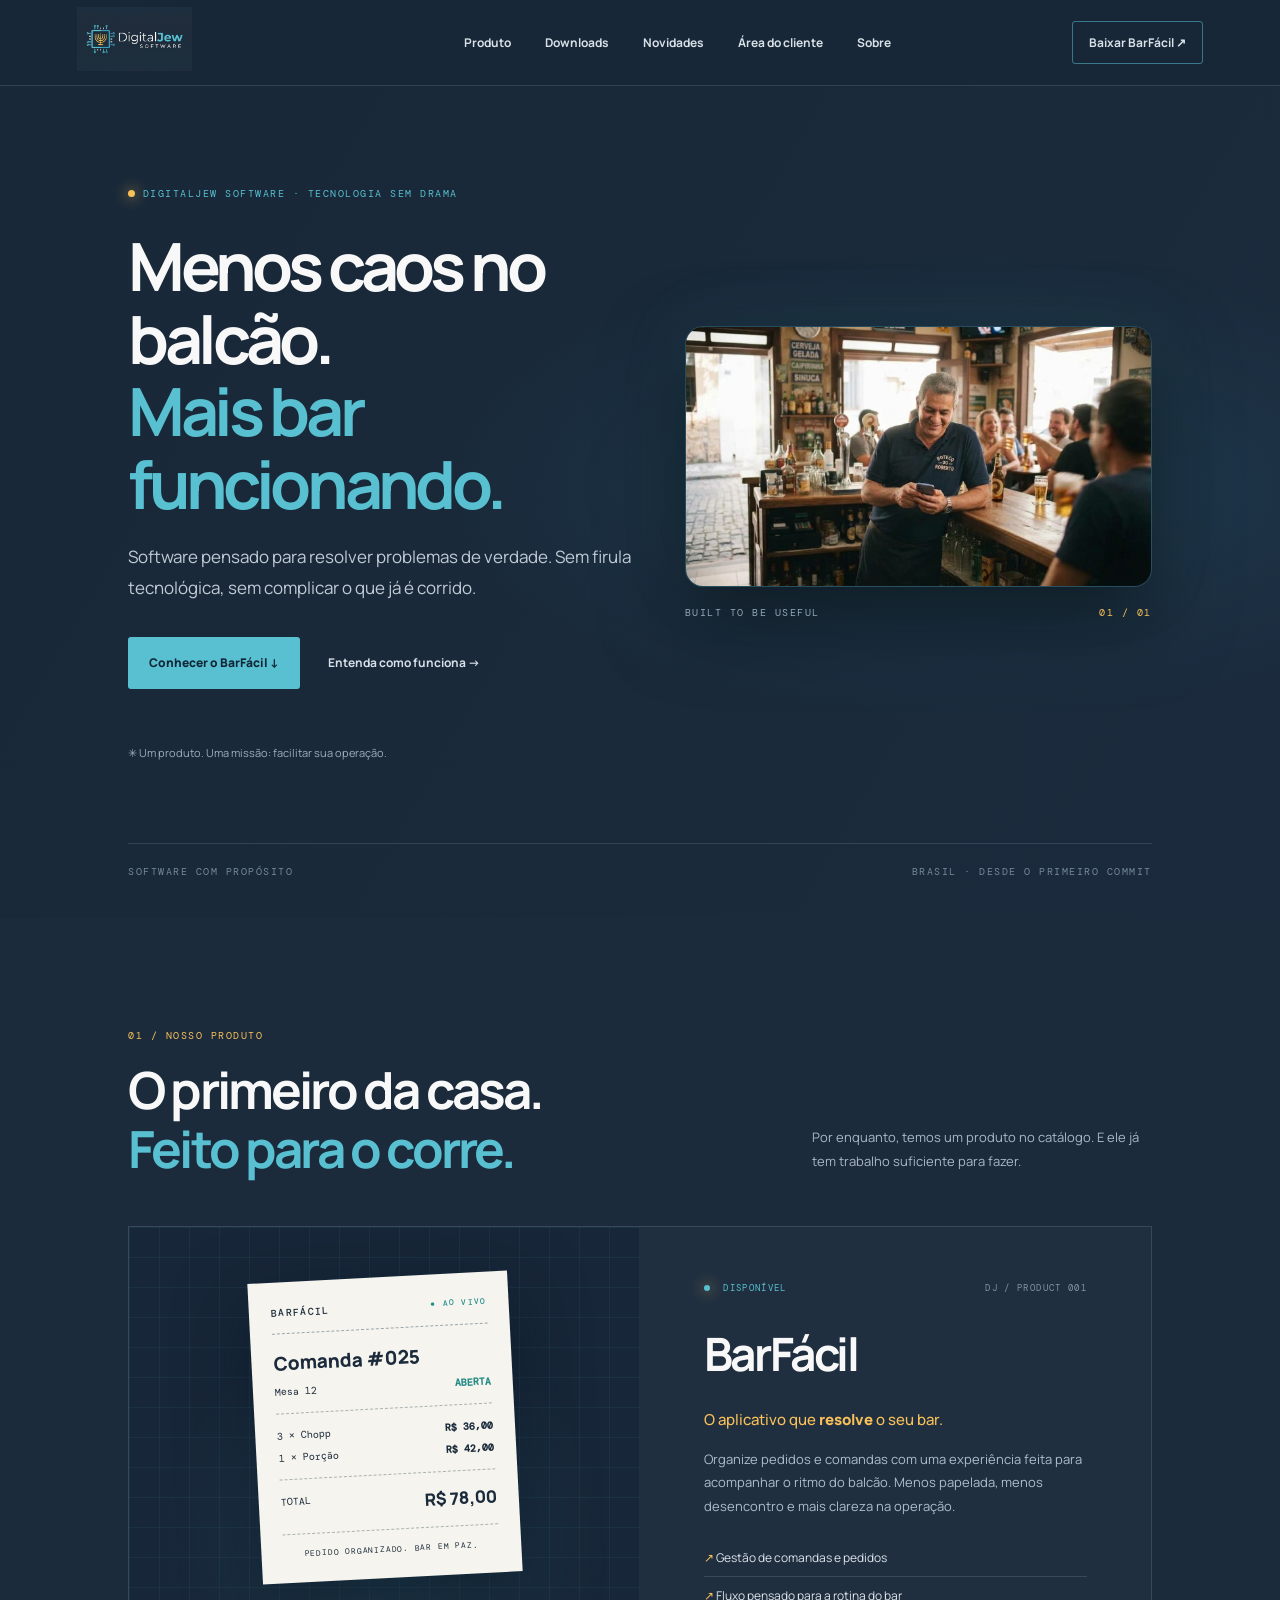
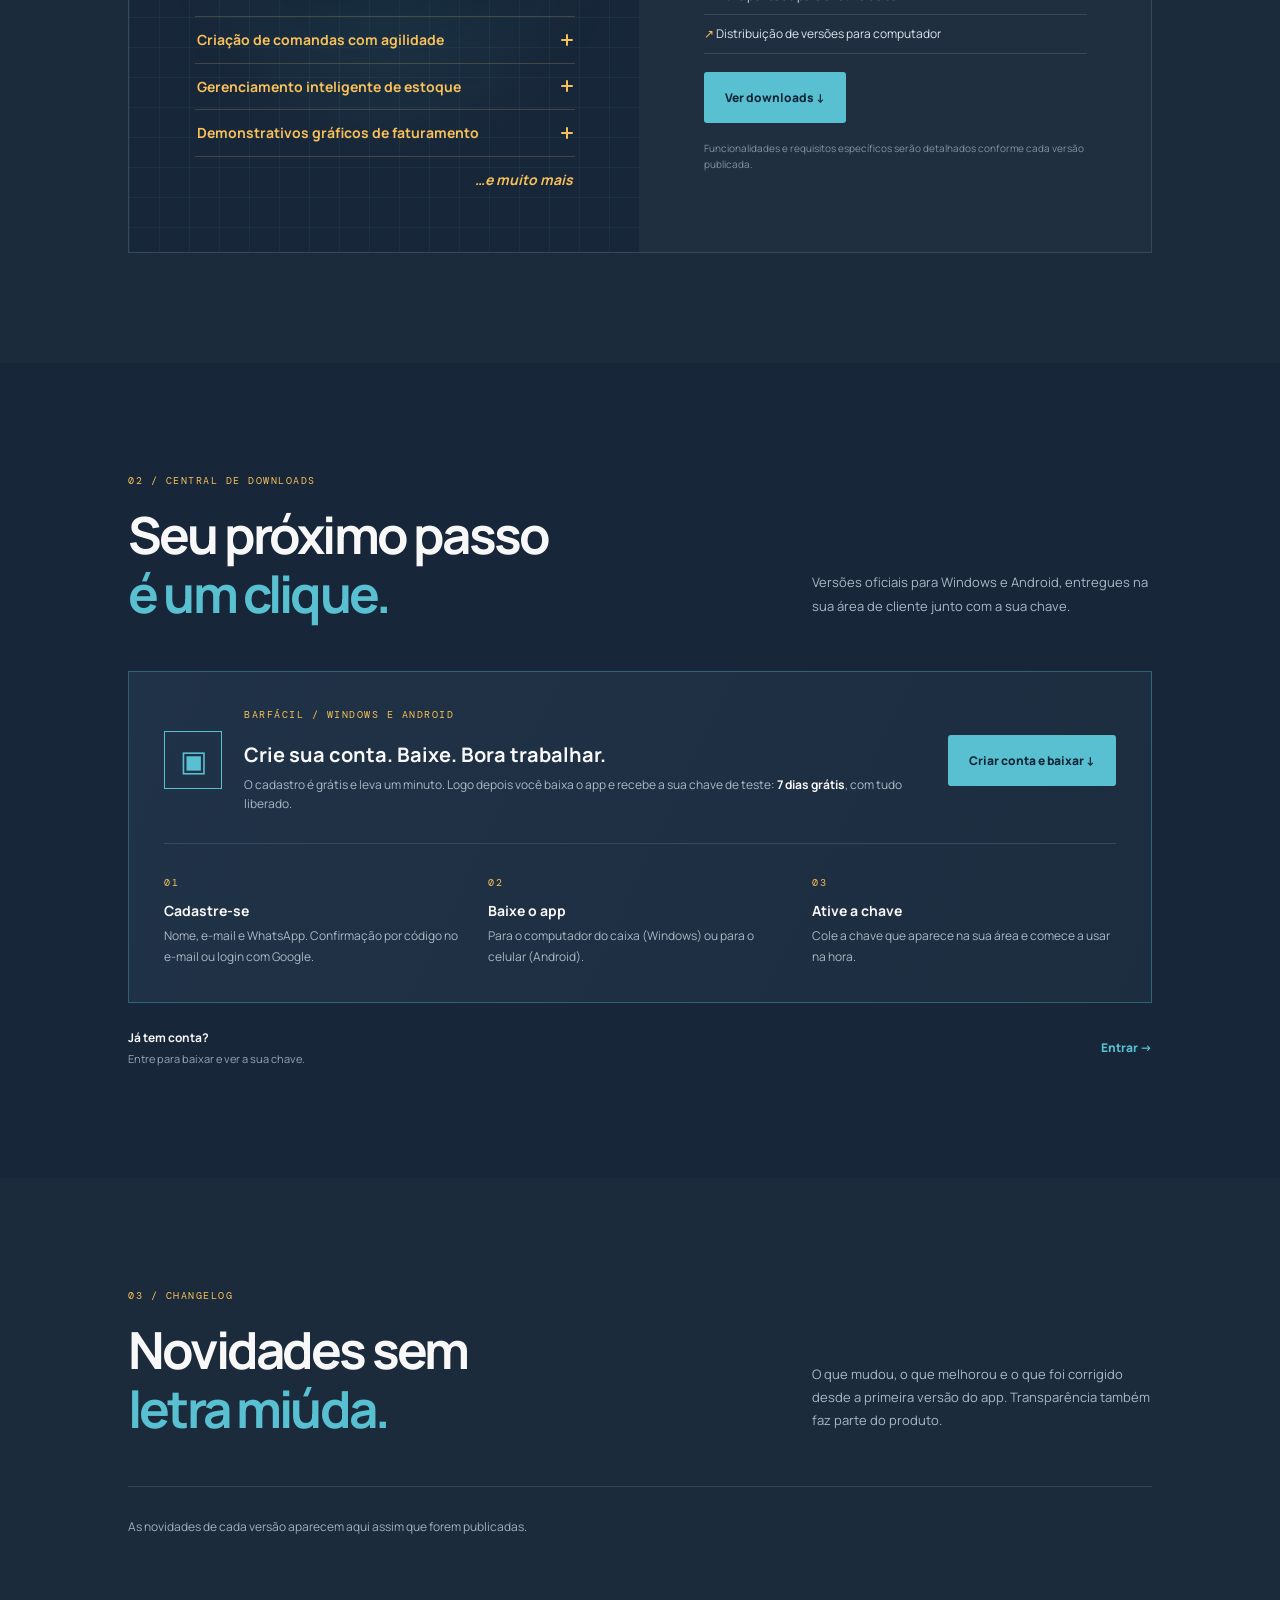
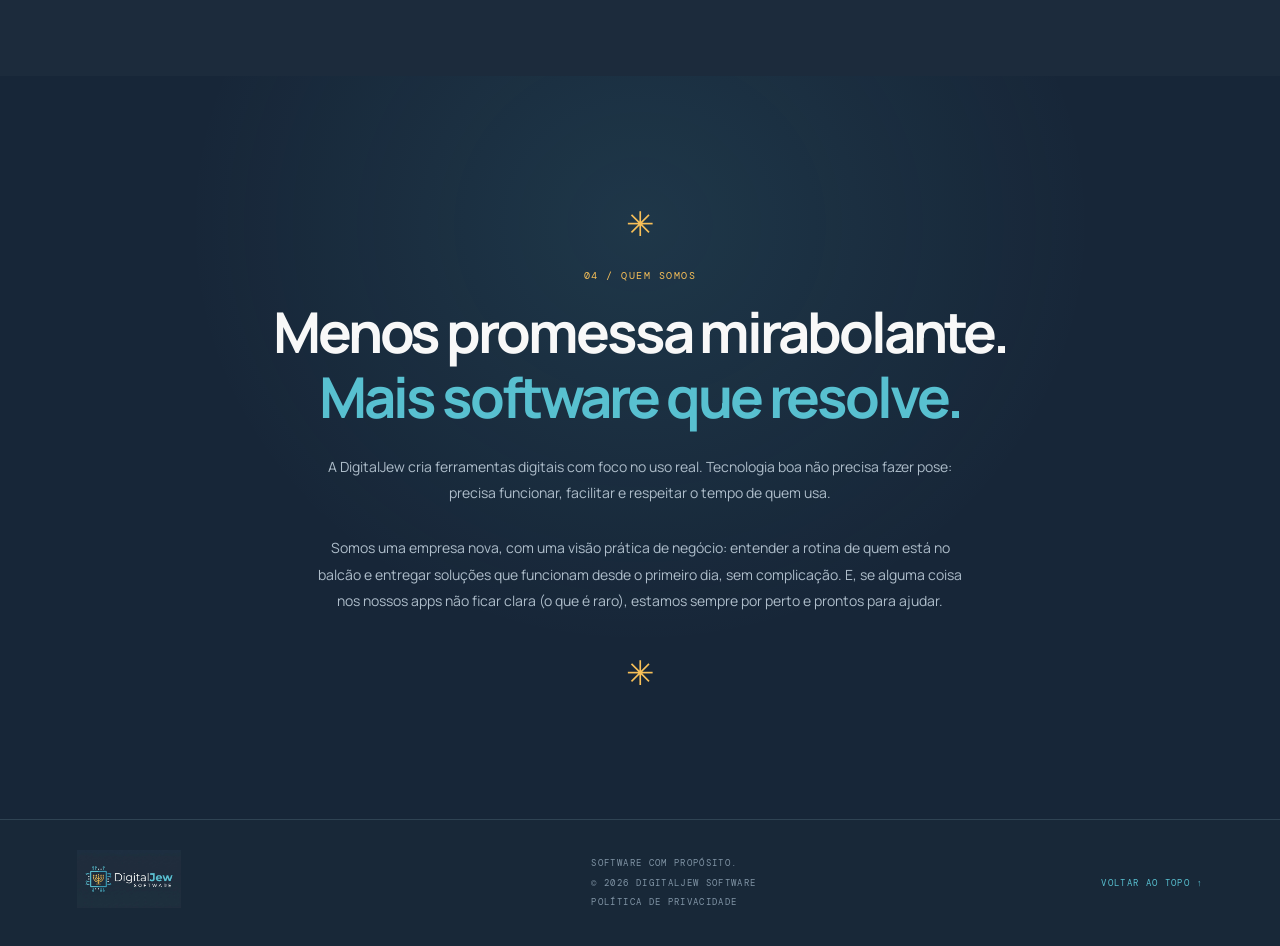
==== commit ff605160: "Site: comanda de exemplo #025 com valores novos; Novidades 'desde a primeira versão' mostra todas as" ====
--- a/index.html
+++ b/index.html
@@ -2,8 +2,8 @@
 <html lang="pt-BR"><head><meta charset="utf-8"><meta name="viewport" content="width=device-width,initial-scale=1"><meta name="theme-color" content="#182838"><meta name="description" content="DigitalJew Software — software útil, direto ao ponto. Conheça o BarFácil."><meta property="og:title" content="DigitalJew Software"><meta property="og:description" content="Tecnologia que trabalha. Conheça o BarFácil."><meta property="og:image" content="assets/brand/digitaljew-logo.jpg"><title>DigitalJew Software</title><link rel="icon" type="image/jpg+xml" href="assets/brand/digitaljew-logojpg"><link rel="stylesheet" href="styles.css"><script>document.documentElement.classList.add("js")</script></head><body>
 <header class="topbar"><a class="brand" href="#inicio"><img src="assets/brand/digitaljew-logo.jpg" alt="DigitalJew Software"></a><button class="menu-toggle" aria-label="Abrir menu" aria-expanded="false">☰</button><nav class="nav"><a href="#produto">Produto</a><a href="#downloads">Downloads</a><a href="#novidades">Novidades</a><a href="area.html">Área do cliente</a><a href="#sobre">Sobre</a></nav><a class="nav-cta" href="area.html#downloads">Baixar BarFácil ↗</a></header>
 <main><section class="hero" id="inicio"><div class="hero-copy"><div class="eyebrow drop"><span class="pulse"></span> DIGITALJEW SOFTWARE · TECNOLOGIA SEM DRAMA</div><h1 class="drop">Menos caos no balcão.<br><span>Mais bar funcionando.</span></h1><p class="lead drop">Software pensado para resolver problemas de verdade. Sem firula tecnológica, sem complicar o que já é corrido.</p><div class="hero-actions drop"><a class="button primary" href="#downloads">Conhecer o BarFácil ↓</a><a class="text-link" href="#produto">Entenda como funciona →</a></div><div class="hero-proof drop">✳ Um produto. Uma missão: facilitar sua operação.</div></div><div class="hero-art"><img class="hero-photo" src="assets/img/hero-bar.jpg" width="1376" height="768" alt="Dono de bar sorrindo enquanto usa o celular no balcão, com clientes brindando ao fundo"><div class="art-label drop">BUILT TO BE USEFUL <strong>01 / 01</strong></div></div><div class="hero-bottom drop"><span>SOFTWARE COM PROPÓSITO</span><span>BRASIL · DESDE O PRIMEIRO COMMIT</span></div></section>
-<section class="product-section section" id="produto"><div class="section-head"><div><div class="kicker">01 / NOSSO PRODUTO</div><h2>O primeiro da casa.<br><span>Feito para o corre.</span></h2></div><p>Por enquanto, temos um produto no catálogo. E ele já tem trabalho suficiente para fazer.</p></div><article class="product-card"><div class="product-visual"><div class="visual-grid"></div><div class="receipt"><div class="receipt-top">BARFÁCIL <span>● AO VIVO</span></div><div class="receipt-title">Comanda #024</div><div class="receipt-row"><span>Mesa 08</span><b>ABERTA</b></div><div class="receipt-line"></div><div class="receipt-item"><span>2 × Chopp</span><b>R$ 24,00</b></div><div class="receipt-item"><span>1 × Porção</span><b>R$ 38,00</b></div><div class="receipt-line"></div><div class="receipt-total"><span>TOTAL</span><strong>R$ 62,00</strong></div><div class="receipt-footer">PEDIDO ORGANIZADO. BAR EM PAZ.</div></div><ul class="perks"><li class="perk"><button class="perk-toggle" type="button" aria-expanded="false" aria-controls="perk-1">Criação de comandas com agilidade<span class="perk-icon" aria-hidden="true"></span></button><div class="perk-panel" id="perk-1" hidden><ul><li>Filtre clientes pelos que devem mais e/ou há mais tempo;</li><li>Mantenha um histórico de compras de cada cliente;</li><li>Adicione ícones de “moral”, para lembrar quem é bom pagador e quem não é 😂</li></ul></div></li><li class="perk"><button class="perk-toggle" type="button" aria-expanded="false" aria-controls="perk-2">Gerenciamento inteligente de estoque<span class="perk-icon" aria-hidden="true"></span></button><div class="perk-panel" id="perk-2" hidden><ul><li>Atualize o preço vigente ao clique de um botão;</li><li>Utilize uma calculadora rápida embutida para calcular o preço unitário de compras maiores (ex: fardos de cerveja);</li><li><em>(Apenas versão Premium)</em> Configure alertas de estoque personalizados para que o app te avise quando produtos chegarem a um limite baixo.</li></ul></div></li><li class="perk"><button class="perk-toggle" type="button" aria-expanded="false" aria-controls="perk-3">Demonstrativos gráficos de faturamento<span class="perk-icon" aria-hidden="true"></span></button><div class="perk-panel" id="perk-3" hidden><ul><li>Veja seu faturamento em forma de gráfico por dia, mês, ou período à escolha;</li><li>Descubra o faturamento de um dia com contratação de músicos em relação à média de faturamento daquele mesmo dia da semana em diferentes períodos <em>(Apenas com Premium)</em>;</li><li>Defina metas diárias e mensais para se manter sempre no pique 🏃‍♂️</li></ul></div></li><li class="perk perk-more"><em>…e muito mais</em></li></ul></div><div class="product-info"><div class="product-topline"><span class="status"><i></i> DISPONÍVEL</span><span class="product-index">DJ / PRODUCT 001</span></div><h3>BarFácil</h3><p class="product-subtitle">O aplicativo que <strong>resolve</strong> o seu bar.</p><p>Organize pedidos e comandas com uma experiência feita para acompanhar o ritmo do balcão. Menos papelada, menos desencontro e mais clareza na operação.</p><ul class="feature-list"><li>↗ Gestão de comandas e pedidos</li><li>↗ Fluxo pensado para a rotina do bar</li><li>↗ Distribuição de versões para computador</li></ul><a class="button primary" href="#downloads">Ver downloads ↓</a><small class="fineprint">Funcionalidades e requisitos específicos serão detalhados conforme cada versão publicada.</small></div></article></section>
+<section class="product-section section" id="produto"><div class="section-head"><div><div class="kicker">01 / NOSSO PRODUTO</div><h2>O primeiro da casa.<br><span>Feito para o corre.</span></h2></div><p>Por enquanto, temos um produto no catálogo. E ele já tem trabalho suficiente para fazer.</p></div><article class="product-card"><div class="product-visual"><div class="visual-grid"></div><div class="receipt"><div class="receipt-top">BARFÁCIL <span>● AO VIVO</span></div><div class="receipt-title">Comanda #025</div><div class="receipt-row"><span>Mesa 12</span><b>ABERTA</b></div><div class="receipt-line"></div><div class="receipt-item"><span>3 × Chopp</span><b>R$ 36,00</b></div><div class="receipt-item"><span>1 × Porção</span><b>R$ 42,00</b></div><div class="receipt-line"></div><div class="receipt-total"><span>TOTAL</span><strong>R$ 78,00</strong></div><div class="receipt-footer">PEDIDO ORGANIZADO. BAR EM PAZ.</div></div><ul class="perks"><li class="perk"><button class="perk-toggle" type="button" aria-expanded="false" aria-controls="perk-1">Criação de comandas com agilidade<span class="perk-icon" aria-hidden="true"></span></button><div class="perk-panel" id="perk-1" hidden><ul><li>Filtre clientes pelos que devem mais e/ou há mais tempo;</li><li>Mantenha um histórico de compras de cada cliente;</li><li>Adicione ícones de “moral”, para lembrar quem é bom pagador e quem não é 😂</li></ul></div></li><li class="perk"><button class="perk-toggle" type="button" aria-expanded="false" aria-controls="perk-2">Gerenciamento inteligente de estoque<span class="perk-icon" aria-hidden="true"></span></button><div class="perk-panel" id="perk-2" hidden><ul><li>Atualize o preço vigente ao clique de um botão;</li><li>Utilize uma calculadora rápida embutida para calcular o preço unitário de compras maiores (ex: fardos de cerveja);</li><li><em>(Apenas versão Premium)</em> Configure alertas de estoque personalizados para que o app te avise quando produtos chegarem a um limite baixo.</li></ul></div></li><li class="perk"><button class="perk-toggle" type="button" aria-expanded="false" aria-controls="perk-3">Demonstrativos gráficos de faturamento<span class="perk-icon" aria-hidden="true"></span></button><div class="perk-panel" id="perk-3" hidden><ul><li>Veja seu faturamento em forma de gráfico por dia, mês, ou período à escolha;</li><li>Descubra o faturamento de um dia com contratação de músicos em relação à média de faturamento daquele mesmo dia da semana em diferentes períodos <em>(Apenas com Premium)</em>;</li><li>Defina metas diárias e mensais para se manter sempre no pique 🏃‍♂️</li></ul></div></li><li class="perk perk-more"><em>…e muito mais</em></li></ul></div><div class="product-info"><div class="product-topline"><span class="status"><i></i> DISPONÍVEL</span><span class="product-index">DJ / PRODUCT 001</span></div><h3>BarFácil</h3><p class="product-subtitle">O aplicativo que <strong>resolve</strong> o seu bar.</p><p>Organize pedidos e comandas com uma experiência feita para acompanhar o ritmo do balcão. Menos papelada, menos desencontro e mais clareza na operação.</p><ul class="feature-list"><li>↗ Gestão de comandas e pedidos</li><li>↗ Fluxo pensado para a rotina do bar</li><li>↗ Distribuição de versões para computador</li></ul><a class="button primary" href="#downloads">Ver downloads ↓</a><small class="fineprint">Funcionalidades e requisitos específicos serão detalhados conforme cada versão publicada.</small></div></article></section>
 <section class="download-section section" id="downloads"><div class="section-head"><div><div class="kicker">02 / CENTRAL DE DOWNLOADS</div><h2>Seu próximo passo<br><span>é um clique.</span></h2></div><p>Versões oficiais para Windows e Android, entregues na sua área de cliente junto com a sua chave.</p></div><div class="download-panel"><div class="download-main"><div class="platform-icon">▣</div><div><div class="kicker">BARFÁCIL / WINDOWS E ANDROID</div><h3>Crie sua conta. Baixe. Bora trabalhar.</h3><p>O cadastro é grátis e leva um minuto. Logo depois você baixa o app e recebe a sua chave de teste: <strong>7 dias grátis</strong>, com tudo liberado.</p></div><a class="button primary" href="area.html#downloads">Criar conta e baixar ↓</a></div><div class="download-steps"><div><span>01</span><strong>Cadastre-se</strong><p>Nome, e-mail e WhatsApp. Confirmação por código no e-mail ou login com Google.</p></div><div><span>02</span><strong>Baixe o app</strong><p>Para o computador do caixa (Windows) ou para o celular (Android).</p></div><div><span>03</span><strong>Ative a chave</strong><p>Cole a chave que aparece na sua área e comece a usar na hora.</p></div></div></div><div class="all-releases"><div><b>Já tem conta?</b><span>Entre para baixar e ver a sua chave.</span></div><a href="cadastro.html?voltar=downloads#entrar">Entrar →</a></div></section>
-<section class="updates-section section" id="novidades"><div class="section-head"><div><div class="kicker">03 / CHANGELOG</div><h2>Novidades sem<br><span>letra miúda.</span></h2></div><p>O que mudou, o que melhorou e o que foi corrigido. Transparência também faz parte do produto.</p></div><div id="release-list" class="release-list"><div class="empty-state">Buscando histórico de versões…</div></div></section>
+<section class="updates-section section" id="novidades"><div class="section-head"><div><div class="kicker">03 / CHANGELOG</div><h2>Novidades sem<br><span>letra miúda.</span></h2></div><p>O que mudou, o que melhorou e o que foi corrigido desde a primeira versão do app. Transparência também faz parte do produto.</p></div><div id="release-list" class="release-list"><div class="empty-state">Buscando histórico de versões…</div></div></section>
 <section class="manifesto section" id="sobre"><div class="manifesto-mark">✳</div><div class="kicker">04 / QUEM SOMOS</div><h2>Menos promessa mirabolante.<br><span>Mais software que resolve.</span></h2><p>A DigitalJew cria ferramentas digitais com foco no uso real. Tecnologia boa não precisa fazer pose: precisa funcionar, facilitar e respeitar o tempo de quem usa.</p><p>Somos uma empresa nova, com uma visão prática de negócio: entender a rotina de quem está no balcão e entregar soluções que funcionam desde o primeiro dia, sem complicação. E, se alguma coisa nos nossos apps não ficar clara (o que é raro), estamos sempre por perto e prontos para ajudar.</p><div class="manifesto-mark manifesto-mark-end" aria-hidden="true">✳</div></section></main>
 <footer class="footer"><a href="#inicio" class="footer-brand"><img src="assets/brand/digitaljew-logo.jpg" alt="DigitalJew Software"></a><div class="footer-copy"><span>SOFTWARE COM PROPÓSITO.</span><span>© <span id="year"></span> DIGITALJEW SOFTWARE</span><a href="politica-privacidade.html">POLÍTICA DE PRIVACIDADE</a></div><a class="back-top" href="#inicio">VOLTAR AO TOPO ↑</a></footer><script src="config.js"></script><script src="app.js"></script></body></html>
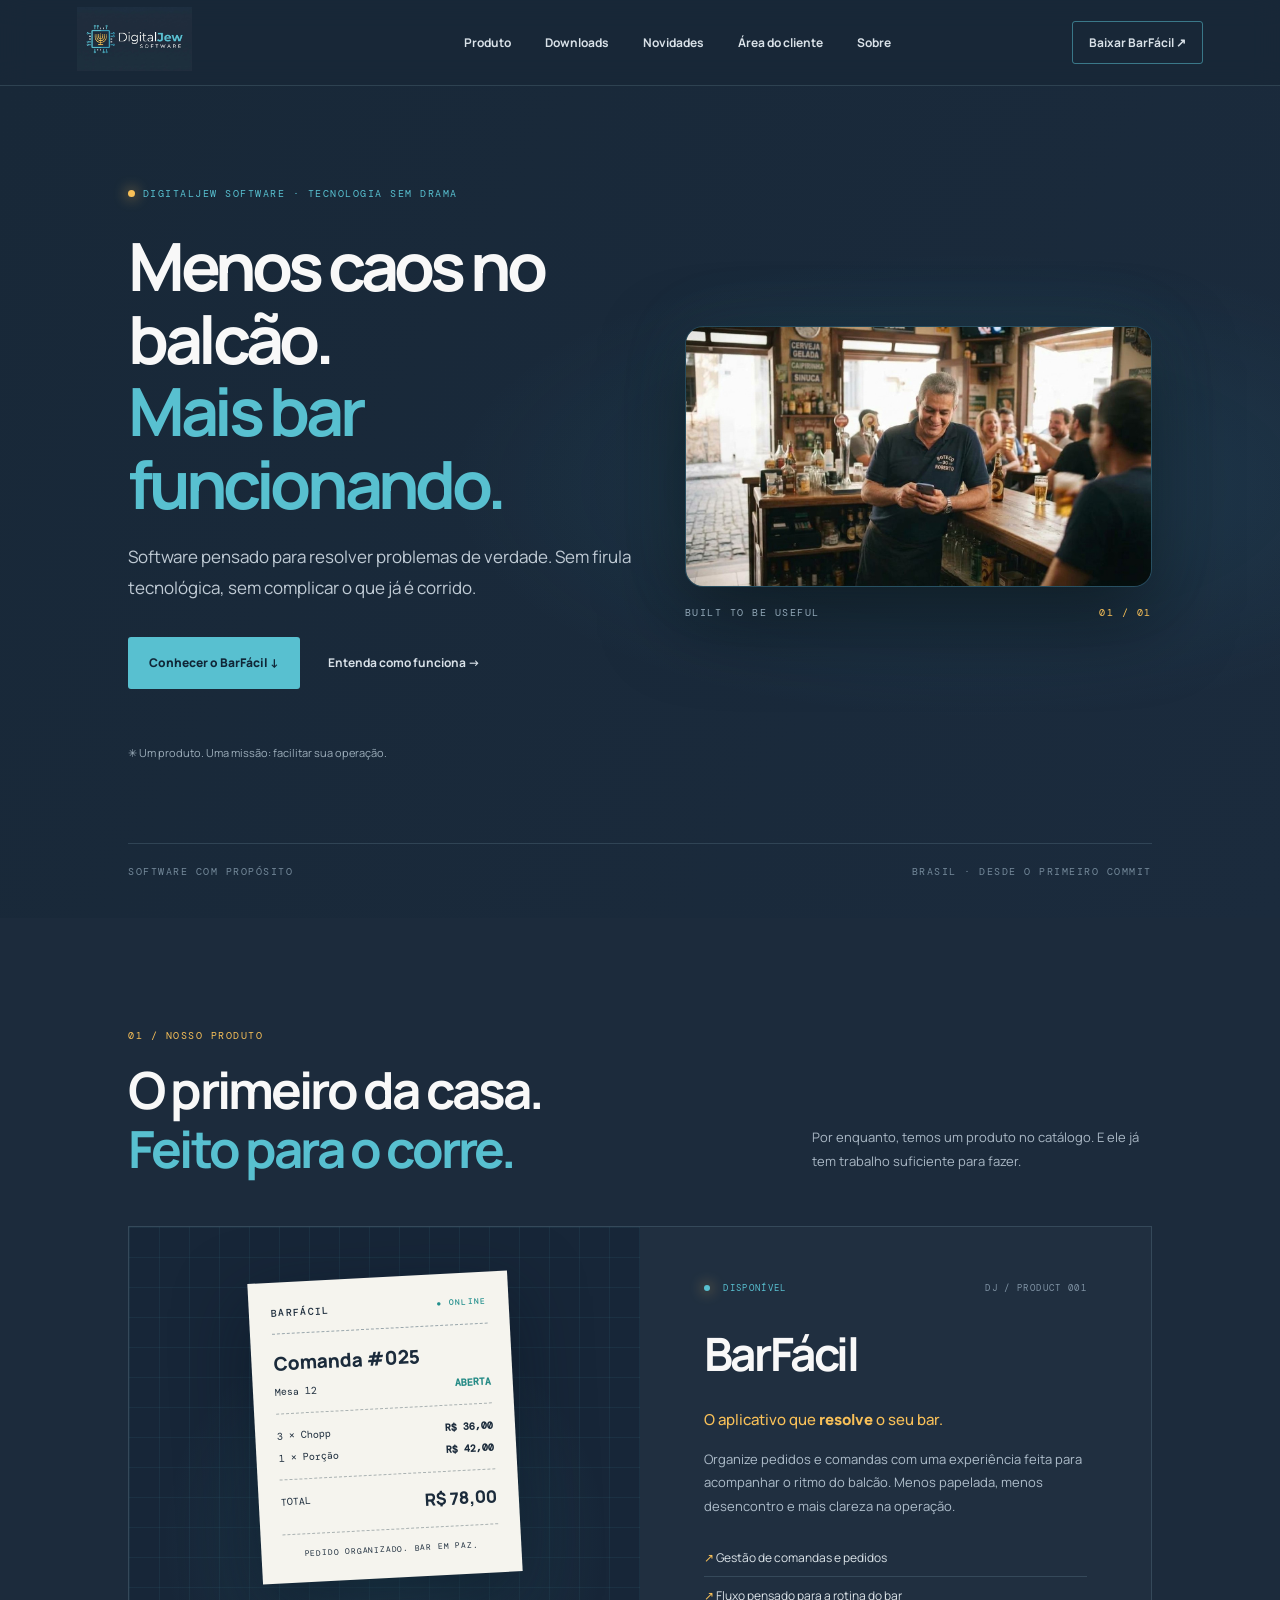
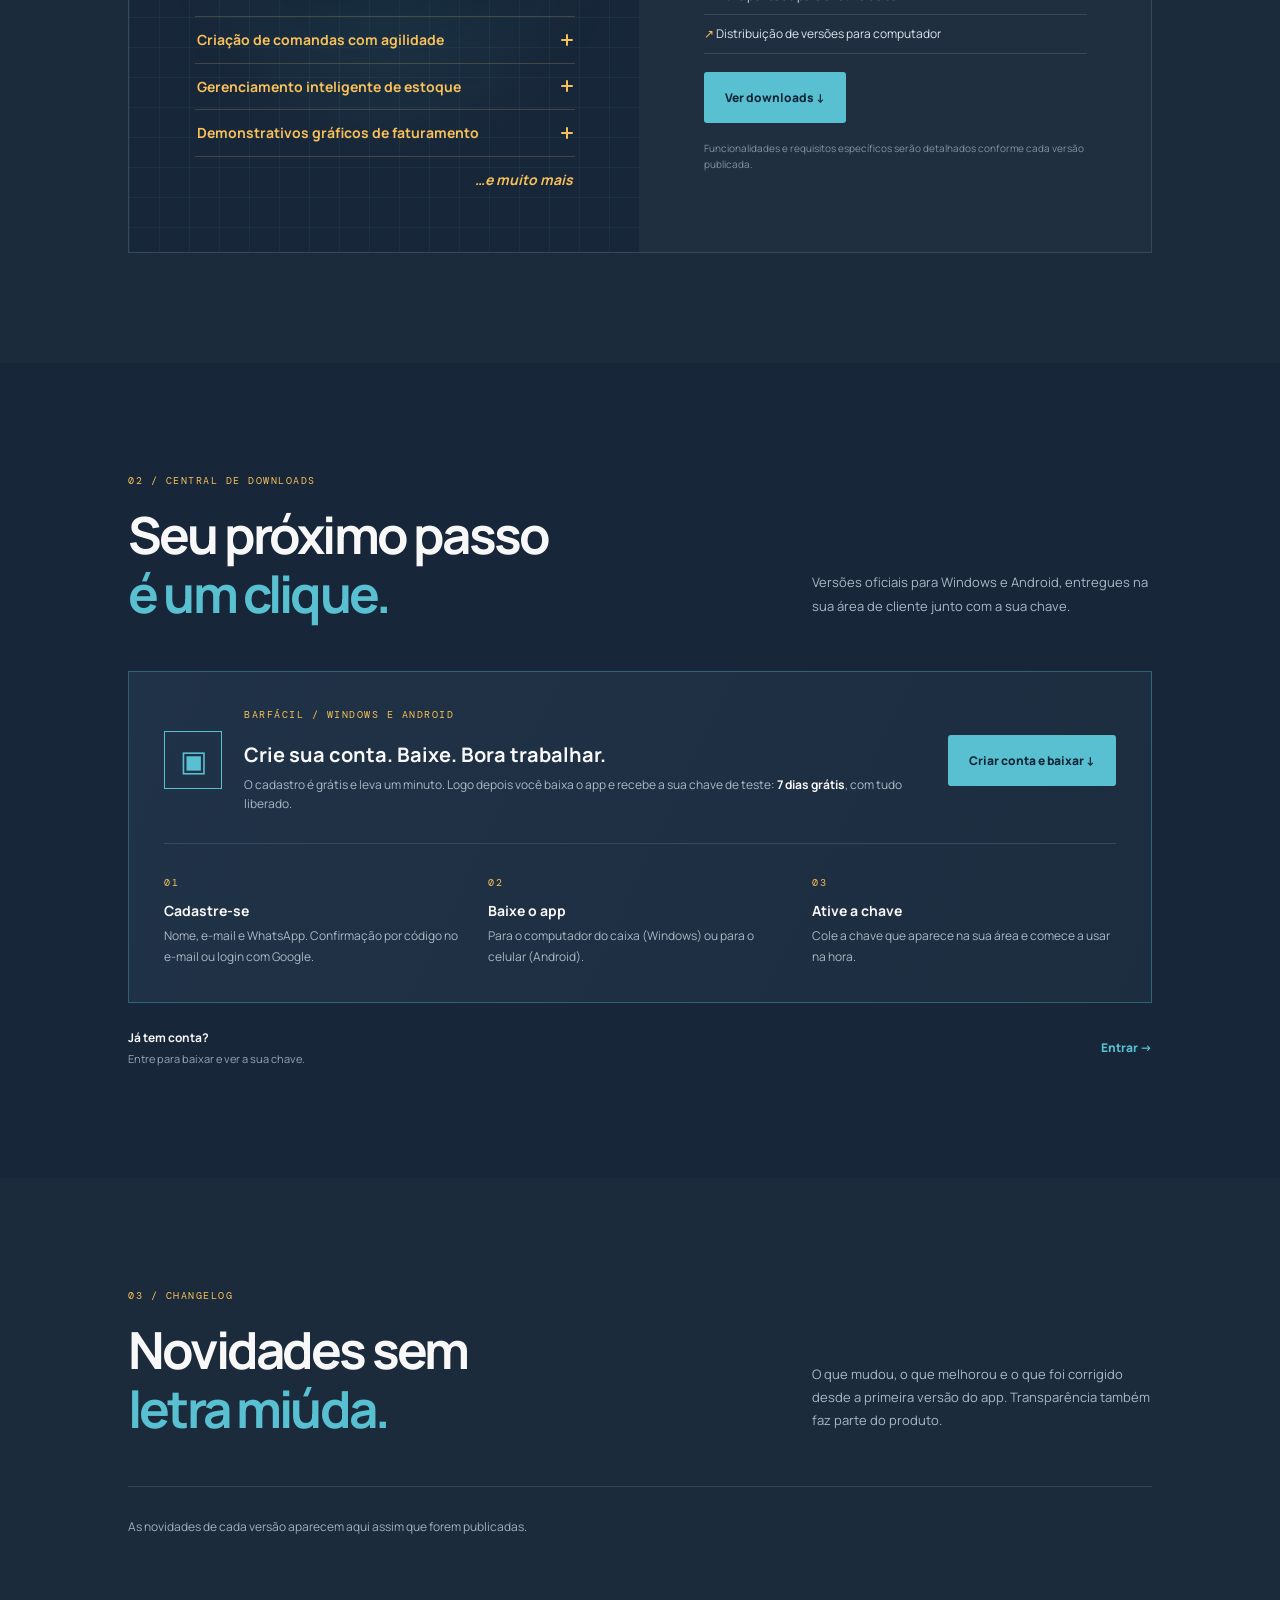
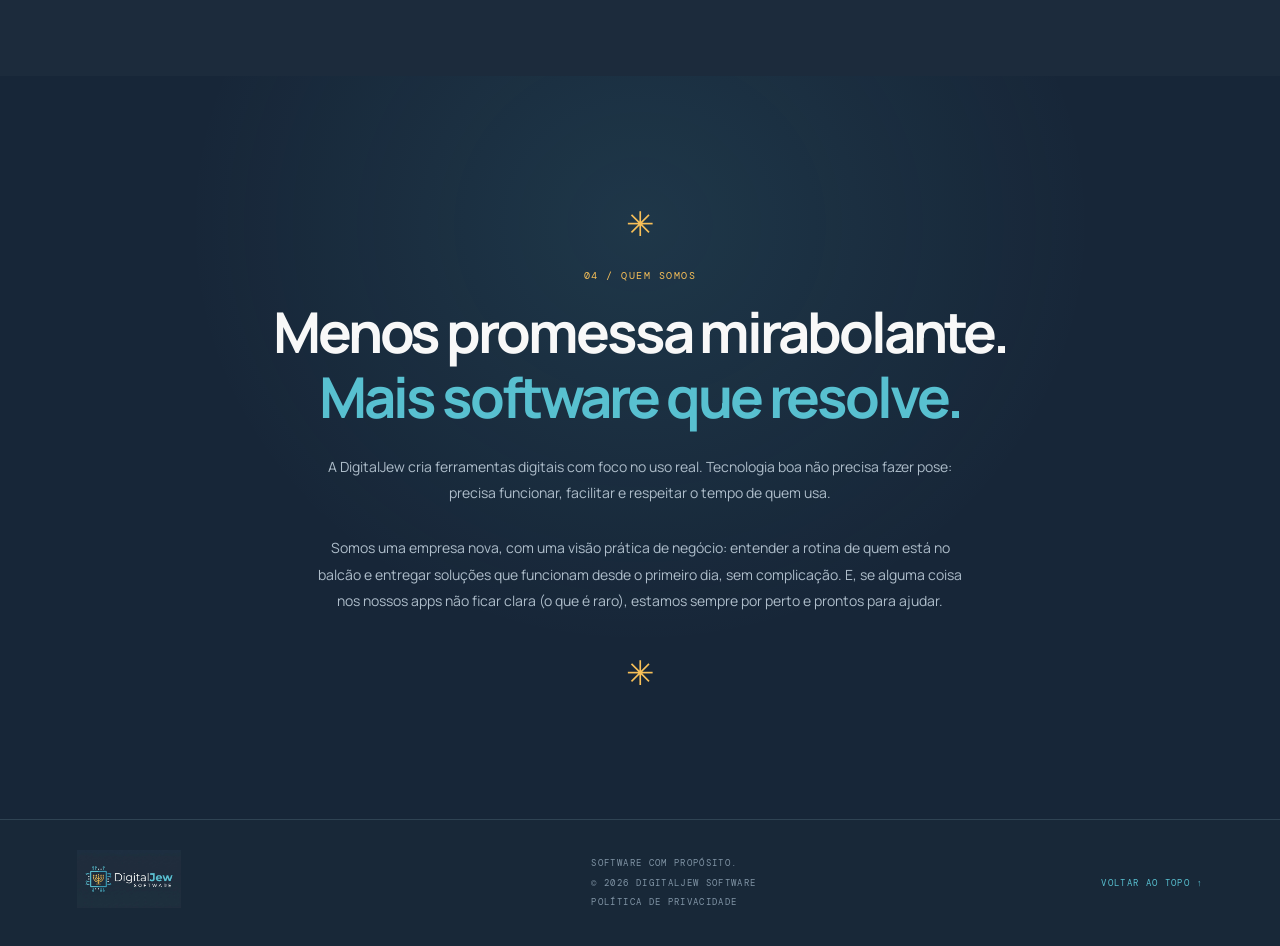
==== commit e662f993: "Site: comanda de exemplo mostra ONLINE Co-Authored-By: Claude Opus 5.5 <noreply@anthropic.com> Claud" ====
--- a/index.html
+++ b/index.html
@@ -2,7 +2,7 @@
 <html lang="pt-BR"><head><meta charset="utf-8"><meta name="viewport" content="width=device-width,initial-scale=1"><meta name="theme-color" content="#182838"><meta name="description" content="DigitalJew Software — software útil, direto ao ponto. Conheça o BarFácil."><meta property="og:title" content="DigitalJew Software"><meta property="og:description" content="Tecnologia que trabalha. Conheça o BarFácil."><meta property="og:image" content="assets/brand/digitaljew-logo.jpg"><title>DigitalJew Software</title><link rel="icon" type="image/jpg+xml" href="assets/brand/digitaljew-logojpg"><link rel="stylesheet" href="styles.css"><script>document.documentElement.classList.add("js")</script></head><body>
 <header class="topbar"><a class="brand" href="#inicio"><img src="assets/brand/digitaljew-logo.jpg" alt="DigitalJew Software"></a><button class="menu-toggle" aria-label="Abrir menu" aria-expanded="false">☰</button><nav class="nav"><a href="#produto">Produto</a><a href="#downloads">Downloads</a><a href="#novidades">Novidades</a><a href="area.html">Área do cliente</a><a href="#sobre">Sobre</a></nav><a class="nav-cta" href="area.html#downloads">Baixar BarFácil ↗</a></header>
 <main><section class="hero" id="inicio"><div class="hero-copy"><div class="eyebrow drop"><span class="pulse"></span> DIGITALJEW SOFTWARE · TECNOLOGIA SEM DRAMA</div><h1 class="drop">Menos caos no balcão.<br><span>Mais bar funcionando.</span></h1><p class="lead drop">Software pensado para resolver problemas de verdade. Sem firula tecnológica, sem complicar o que já é corrido.</p><div class="hero-actions drop"><a class="button primary" href="#downloads">Conhecer o BarFácil ↓</a><a class="text-link" href="#produto">Entenda como funciona →</a></div><div class="hero-proof drop">✳ Um produto. Uma missão: facilitar sua operação.</div></div><div class="hero-art"><img class="hero-photo" src="assets/img/hero-bar.jpg" width="1376" height="768" alt="Dono de bar sorrindo enquanto usa o celular no balcão, com clientes brindando ao fundo"><div class="art-label drop">BUILT TO BE USEFUL <strong>01 / 01</strong></div></div><div class="hero-bottom drop"><span>SOFTWARE COM PROPÓSITO</span><span>BRASIL · DESDE O PRIMEIRO COMMIT</span></div></section>
-<section class="product-section section" id="produto"><div class="section-head"><div><div class="kicker">01 / NOSSO PRODUTO</div><h2>O primeiro da casa.<br><span>Feito para o corre.</span></h2></div><p>Por enquanto, temos um produto no catálogo. E ele já tem trabalho suficiente para fazer.</p></div><article class="product-card"><div class="product-visual"><div class="visual-grid"></div><div class="receipt"><div class="receipt-top">BARFÁCIL <span>● AO VIVO</span></div><div class="receipt-title">Comanda #025</div><div class="receipt-row"><span>Mesa 12</span><b>ABERTA</b></div><div class="receipt-line"></div><div class="receipt-item"><span>3 × Chopp</span><b>R$ 36,00</b></div><div class="receipt-item"><span>1 × Porção</span><b>R$ 42,00</b></div><div class="receipt-line"></div><div class="receipt-total"><span>TOTAL</span><strong>R$ 78,00</strong></div><div class="receipt-footer">PEDIDO ORGANIZADO. BAR EM PAZ.</div></div><ul class="perks"><li class="perk"><button class="perk-toggle" type="button" aria-expanded="false" aria-controls="perk-1">Criação de comandas com agilidade<span class="perk-icon" aria-hidden="true"></span></button><div class="perk-panel" id="perk-1" hidden><ul><li>Filtre clientes pelos que devem mais e/ou há mais tempo;</li><li>Mantenha um histórico de compras de cada cliente;</li><li>Adicione ícones de “moral”, para lembrar quem é bom pagador e quem não é 😂</li></ul></div></li><li class="perk"><button class="perk-toggle" type="button" aria-expanded="false" aria-controls="perk-2">Gerenciamento inteligente de estoque<span class="perk-icon" aria-hidden="true"></span></button><div class="perk-panel" id="perk-2" hidden><ul><li>Atualize o preço vigente ao clique de um botão;</li><li>Utilize uma calculadora rápida embutida para calcular o preço unitário de compras maiores (ex: fardos de cerveja);</li><li><em>(Apenas versão Premium)</em> Configure alertas de estoque personalizados para que o app te avise quando produtos chegarem a um limite baixo.</li></ul></div></li><li class="perk"><button class="perk-toggle" type="button" aria-expanded="false" aria-controls="perk-3">Demonstrativos gráficos de faturamento<span class="perk-icon" aria-hidden="true"></span></button><div class="perk-panel" id="perk-3" hidden><ul><li>Veja seu faturamento em forma de gráfico por dia, mês, ou período à escolha;</li><li>Descubra o faturamento de um dia com contratação de músicos em relação à média de faturamento daquele mesmo dia da semana em diferentes períodos <em>(Apenas com Premium)</em>;</li><li>Defina metas diárias e mensais para se manter sempre no pique 🏃‍♂️</li></ul></div></li><li class="perk perk-more"><em>…e muito mais</em></li></ul></div><div class="product-info"><div class="product-topline"><span class="status"><i></i> DISPONÍVEL</span><span class="product-index">DJ / PRODUCT 001</span></div><h3>BarFácil</h3><p class="product-subtitle">O aplicativo que <strong>resolve</strong> o seu bar.</p><p>Organize pedidos e comandas com uma experiência feita para acompanhar o ritmo do balcão. Menos papelada, menos desencontro e mais clareza na operação.</p><ul class="feature-list"><li>↗ Gestão de comandas e pedidos</li><li>↗ Fluxo pensado para a rotina do bar</li><li>↗ Distribuição de versões para computador</li></ul><a class="button primary" href="#downloads">Ver downloads ↓</a><small class="fineprint">Funcionalidades e requisitos específicos serão detalhados conforme cada versão publicada.</small></div></article></section>
+<section class="product-section section" id="produto"><div class="section-head"><div><div class="kicker">01 / NOSSO PRODUTO</div><h2>O primeiro da casa.<br><span>Feito para o corre.</span></h2></div><p>Por enquanto, temos um produto no catálogo. E ele já tem trabalho suficiente para fazer.</p></div><article class="product-card"><div class="product-visual"><div class="visual-grid"></div><div class="receipt"><div class="receipt-top">BARFÁCIL <span>● ONLINE</span></div><div class="receipt-title">Comanda #025</div><div class="receipt-row"><span>Mesa 12</span><b>ABERTA</b></div><div class="receipt-line"></div><div class="receipt-item"><span>3 × Chopp</span><b>R$ 36,00</b></div><div class="receipt-item"><span>1 × Porção</span><b>R$ 42,00</b></div><div class="receipt-line"></div><div class="receipt-total"><span>TOTAL</span><strong>R$ 78,00</strong></div><div class="receipt-footer">PEDIDO ORGANIZADO. BAR EM PAZ.</div></div><ul class="perks"><li class="perk"><button class="perk-toggle" type="button" aria-expanded="false" aria-controls="perk-1">Criação de comandas com agilidade<span class="perk-icon" aria-hidden="true"></span></button><div class="perk-panel" id="perk-1" hidden><ul><li>Filtre clientes pelos que devem mais e/ou há mais tempo;</li><li>Mantenha um histórico de compras de cada cliente;</li><li>Adicione ícones de “moral”, para lembrar quem é bom pagador e quem não é 😂</li></ul></div></li><li class="perk"><button class="perk-toggle" type="button" aria-expanded="false" aria-controls="perk-2">Gerenciamento inteligente de estoque<span class="perk-icon" aria-hidden="true"></span></button><div class="perk-panel" id="perk-2" hidden><ul><li>Atualize o preço vigente ao clique de um botão;</li><li>Utilize uma calculadora rápida embutida para calcular o preço unitário de compras maiores (ex: fardos de cerveja);</li><li><em>(Apenas versão Premium)</em> Configure alertas de estoque personalizados para que o app te avise quando produtos chegarem a um limite baixo.</li></ul></div></li><li class="perk"><button class="perk-toggle" type="button" aria-expanded="false" aria-controls="perk-3">Demonstrativos gráficos de faturamento<span class="perk-icon" aria-hidden="true"></span></button><div class="perk-panel" id="perk-3" hidden><ul><li>Veja seu faturamento em forma de gráfico por dia, mês, ou período à escolha;</li><li>Descubra o faturamento de um dia com contratação de músicos em relação à média de faturamento daquele mesmo dia da semana em diferentes períodos <em>(Apenas com Premium)</em>;</li><li>Defina metas diárias e mensais para se manter sempre no pique 🏃‍♂️</li></ul></div></li><li class="perk perk-more"><em>…e muito mais</em></li></ul></div><div class="product-info"><div class="product-topline"><span class="status"><i></i> DISPONÍVEL</span><span class="product-index">DJ / PRODUCT 001</span></div><h3>BarFácil</h3><p class="product-subtitle">O aplicativo que <strong>resolve</strong> o seu bar.</p><p>Organize pedidos e comandas com uma experiência feita para acompanhar o ritmo do balcão. Menos papelada, menos desencontro e mais clareza na operação.</p><ul class="feature-list"><li>↗ Gestão de comandas e pedidos</li><li>↗ Fluxo pensado para a rotina do bar</li><li>↗ Distribuição de versões para computador</li></ul><a class="button primary" href="#downloads">Ver downloads ↓</a><small class="fineprint">Funcionalidades e requisitos específicos serão detalhados conforme cada versão publicada.</small></div></article></section>
 <section class="download-section section" id="downloads"><div class="section-head"><div><div class="kicker">02 / CENTRAL DE DOWNLOADS</div><h2>Seu próximo passo<br><span>é um clique.</span></h2></div><p>Versões oficiais para Windows e Android, entregues na sua área de cliente junto com a sua chave.</p></div><div class="download-panel"><div class="download-main"><div class="platform-icon">▣</div><div><div class="kicker">BARFÁCIL / WINDOWS E ANDROID</div><h3>Crie sua conta. Baixe. Bora trabalhar.</h3><p>O cadastro é grátis e leva um minuto. Logo depois você baixa o app e recebe a sua chave de teste: <strong>7 dias grátis</strong>, com tudo liberado.</p></div><a class="button primary" href="area.html#downloads">Criar conta e baixar ↓</a></div><div class="download-steps"><div><span>01</span><strong>Cadastre-se</strong><p>Nome, e-mail e WhatsApp. Confirmação por código no e-mail ou login com Google.</p></div><div><span>02</span><strong>Baixe o app</strong><p>Para o computador do caixa (Windows) ou para o celular (Android).</p></div><div><span>03</span><strong>Ative a chave</strong><p>Cole a chave que aparece na sua área e comece a usar na hora.</p></div></div></div><div class="all-releases"><div><b>Já tem conta?</b><span>Entre para baixar e ver a sua chave.</span></div><a href="cadastro.html?voltar=downloads#entrar">Entrar →</a></div></section>
 <section class="updates-section section" id="novidades"><div class="section-head"><div><div class="kicker">03 / CHANGELOG</div><h2>Novidades sem<br><span>letra miúda.</span></h2></div><p>O que mudou, o que melhorou e o que foi corrigido desde a primeira versão do app. Transparência também faz parte do produto.</p></div><div id="release-list" class="release-list"><div class="empty-state">Buscando histórico de versões…</div></div></section>
 <section class="manifesto section" id="sobre"><div class="manifesto-mark">✳</div><div class="kicker">04 / QUEM SOMOS</div><h2>Menos promessa mirabolante.<br><span>Mais software que resolve.</span></h2><p>A DigitalJew cria ferramentas digitais com foco no uso real. Tecnologia boa não precisa fazer pose: precisa funcionar, facilitar e respeitar o tempo de quem usa.</p><p>Somos uma empresa nova, com uma visão prática de negócio: entender a rotina de quem está no balcão e entregar soluções que funcionam desde o primeiro dia, sem complicação. E, se alguma coisa nos nossos apps não ficar clara (o que é raro), estamos sempre por perto e prontos para ajudar.</p><div class="manifesto-mark manifesto-mark-end" aria-hidden="true">✳</div></section></main>
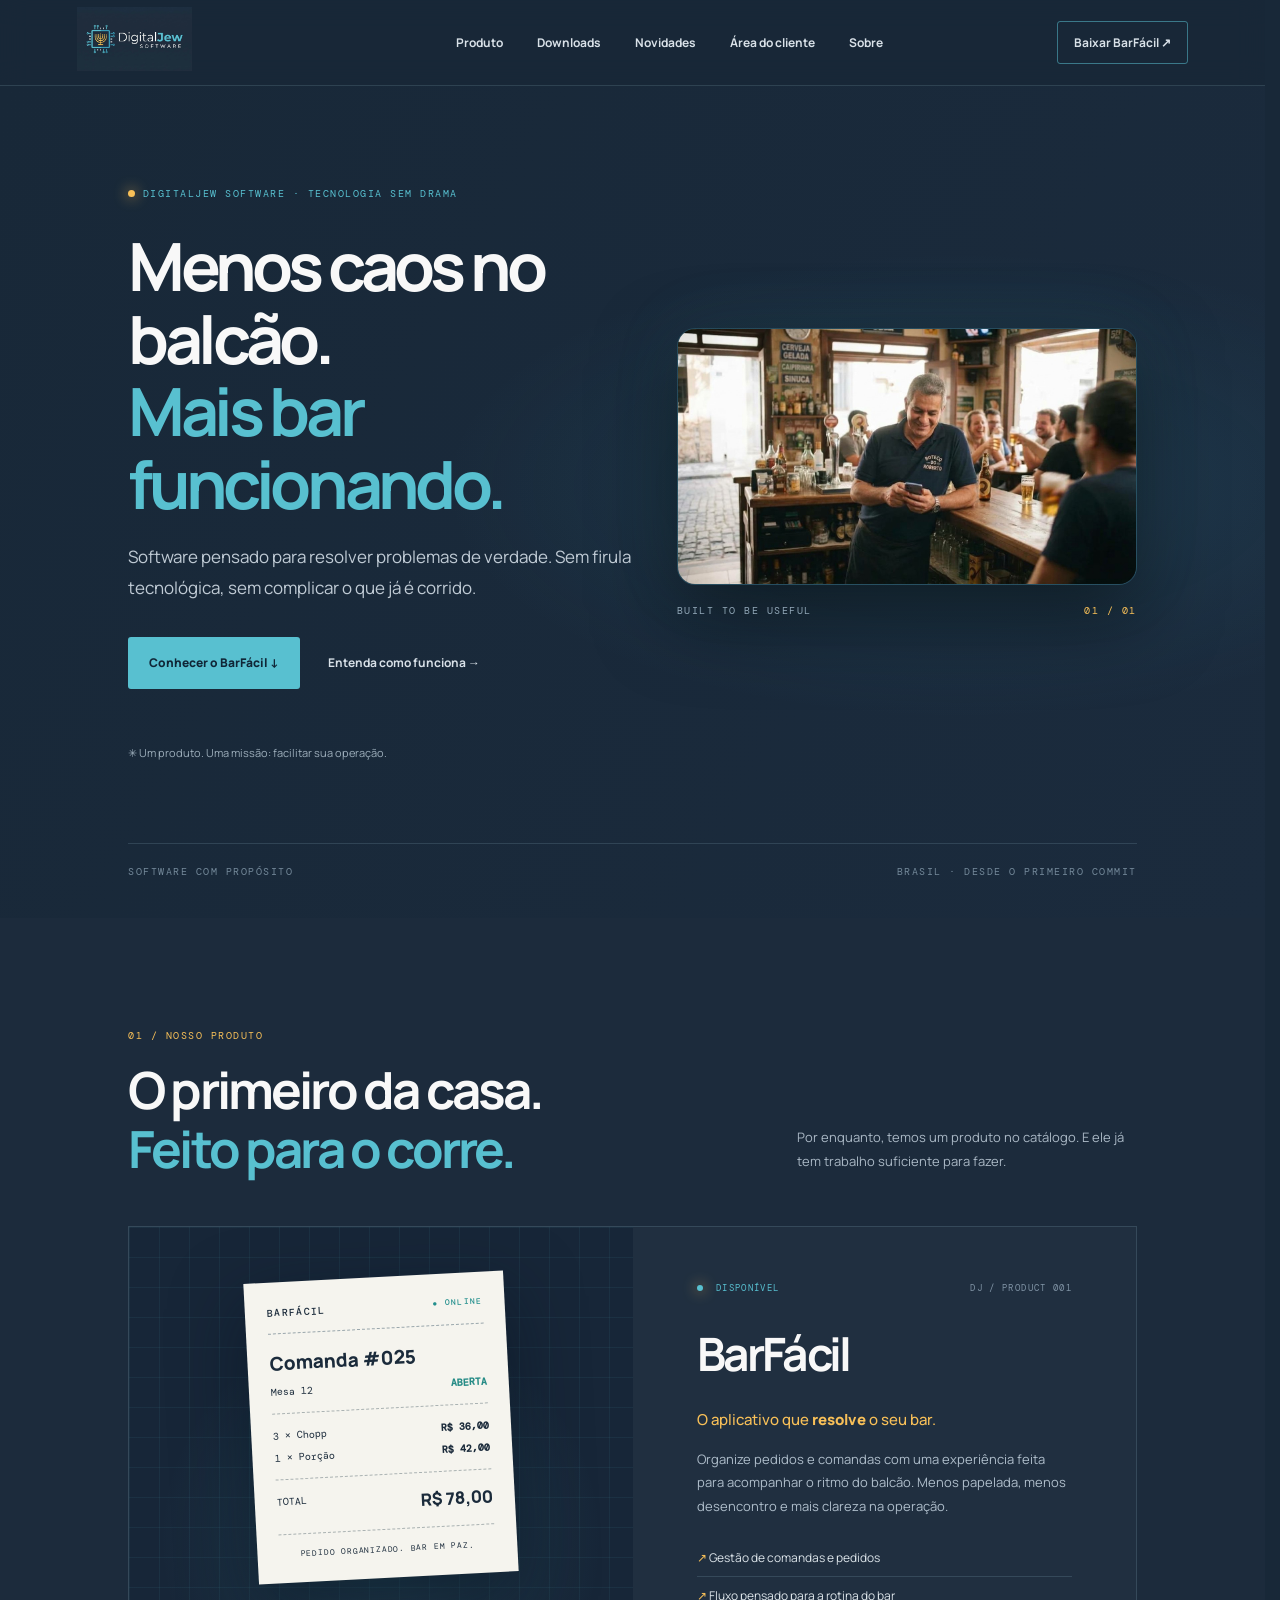
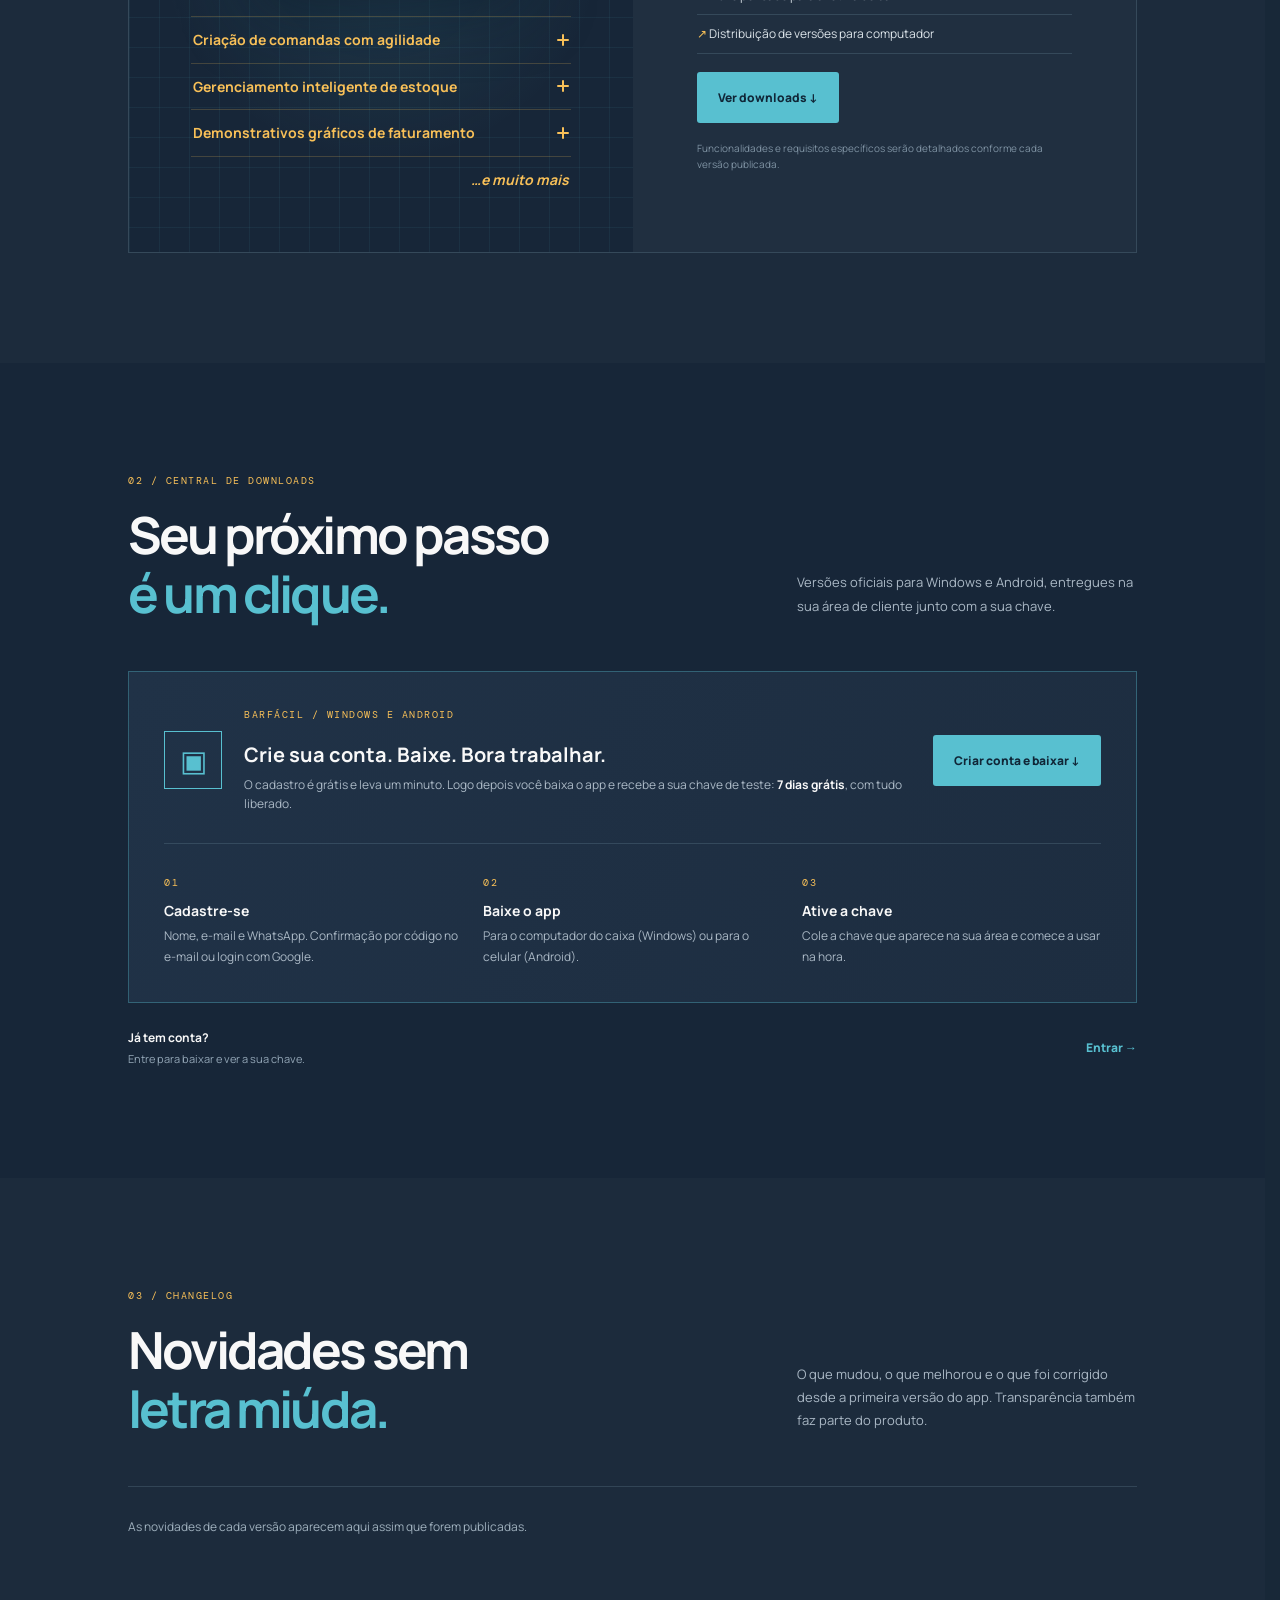
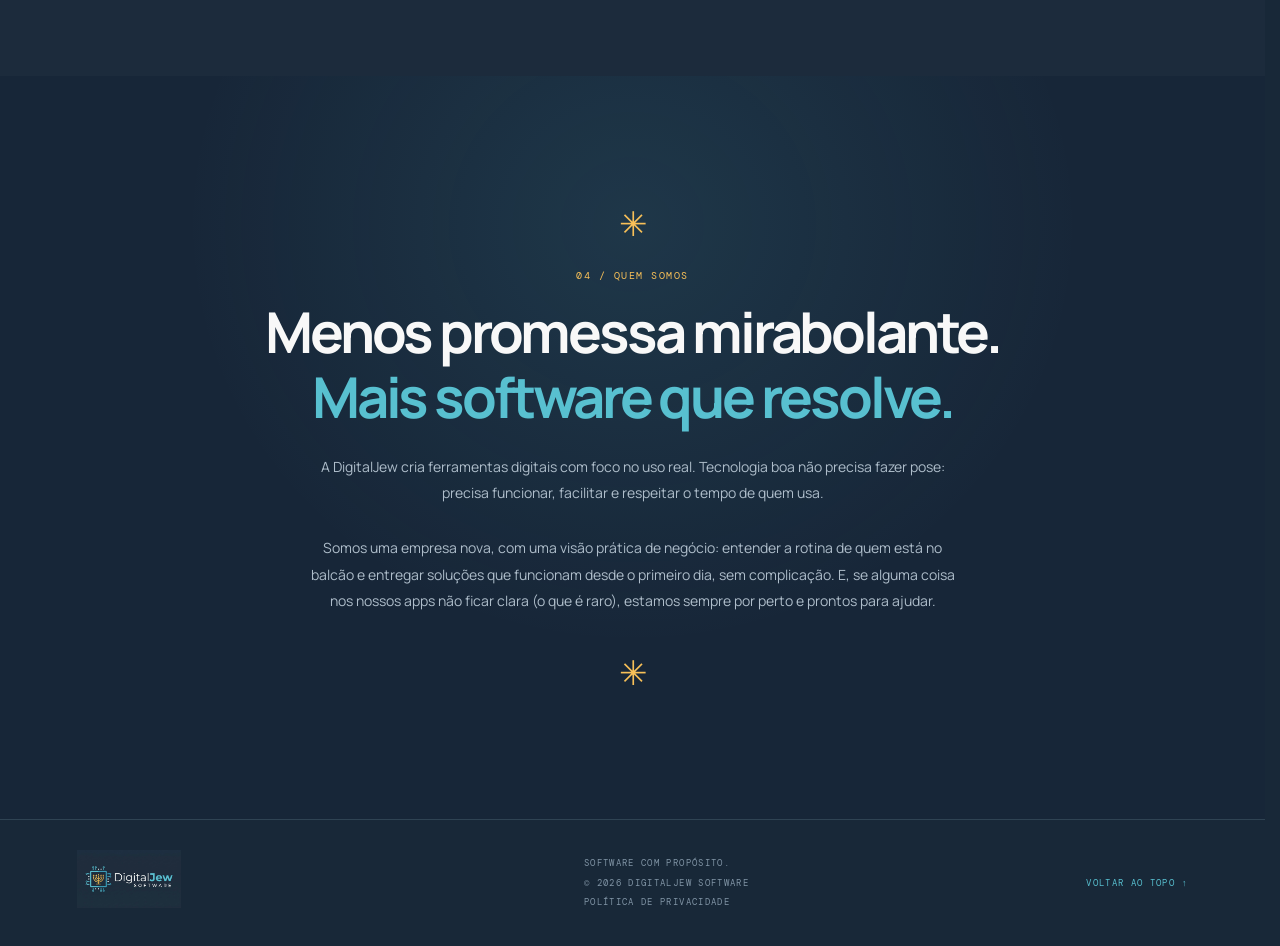
==== commit c415ef78: "Site sem pulo ao abrir: tela Entrar desde o primeiro desenho, espaço fixo para a barra de rolagem e " ====
--- a/index.html
+++ b/index.html
@@ -1,5 +1,7 @@
 <!doctype html>
-<html lang="pt-BR"><head><meta charset="utf-8"><meta name="viewport" content="width=device-width,initial-scale=1"><meta name="theme-color" content="#182838"><meta name="description" content="DigitalJew Software — software útil, direto ao ponto. Conheça o BarFácil."><meta property="og:title" content="DigitalJew Software"><meta property="og:description" content="Tecnologia que trabalha. Conheça o BarFácil."><meta property="og:image" content="assets/brand/digitaljew-logo.jpg"><title>DigitalJew Software</title><link rel="icon" type="image/jpg+xml" href="assets/brand/digitaljew-logojpg"><link rel="stylesheet" href="styles.css"><script>document.documentElement.classList.add("js")</script></head><body>
+<html lang="pt-BR"><head><meta charset="utf-8"><meta name="viewport" content="width=device-width,initial-scale=1"><meta name="theme-color" content="#182838"><meta name="description" content="DigitalJew Software — software útil, direto ao ponto. Conheça o BarFácil."><meta property="og:title" content="DigitalJew Software"><meta property="og:description" content="Tecnologia que trabalha. Conheça o BarFácil."><meta property="og:image" content="assets/brand/digitaljew-logo.jpg"><title>DigitalJew Software</title><link rel="icon" type="image/jpg+xml" href="assets/brand/digitaljew-logojpg"><link rel="preload" href="assets/fonts/Manrope-latin.woff2" as="font" type="font/woff2" crossorigin>
+<link rel="preload" href="assets/fonts/DMMono-latin-400.woff2" as="font" type="font/woff2" crossorigin>
+<link rel="stylesheet" href="styles.css"><script>document.documentElement.classList.add("js")</script></head><body>
 <header class="topbar"><a class="brand" href="#inicio"><img src="assets/brand/digitaljew-logo.jpg" alt="DigitalJew Software"></a><button class="menu-toggle" aria-label="Abrir menu" aria-expanded="false">☰</button><nav class="nav"><a href="#produto">Produto</a><a href="#downloads">Downloads</a><a href="#novidades">Novidades</a><a href="area.html">Área do cliente</a><a href="#sobre">Sobre</a></nav><a class="nav-cta" href="area.html#downloads">Baixar BarFácil ↗</a></header>
 <main><section class="hero" id="inicio"><div class="hero-copy"><div class="eyebrow drop"><span class="pulse"></span> DIGITALJEW SOFTWARE · TECNOLOGIA SEM DRAMA</div><h1 class="drop">Menos caos no balcão.<br><span>Mais bar funcionando.</span></h1><p class="lead drop">Software pensado para resolver problemas de verdade. Sem firula tecnológica, sem complicar o que já é corrido.</p><div class="hero-actions drop"><a class="button primary" href="#downloads">Conhecer o BarFácil ↓</a><a class="text-link" href="#produto">Entenda como funciona →</a></div><div class="hero-proof drop">✳ Um produto. Uma missão: facilitar sua operação.</div></div><div class="hero-art"><img class="hero-photo" src="assets/img/hero-bar.jpg" width="1376" height="768" alt="Dono de bar sorrindo enquanto usa o celular no balcão, com clientes brindando ao fundo"><div class="art-label drop">BUILT TO BE USEFUL <strong>01 / 01</strong></div></div><div class="hero-bottom drop"><span>SOFTWARE COM PROPÓSITO</span><span>BRASIL · DESDE O PRIMEIRO COMMIT</span></div></section>
 <section class="product-section section" id="produto"><div class="section-head"><div><div class="kicker">01 / NOSSO PRODUTO</div><h2>O primeiro da casa.<br><span>Feito para o corre.</span></h2></div><p>Por enquanto, temos um produto no catálogo. E ele já tem trabalho suficiente para fazer.</p></div><article class="product-card"><div class="product-visual"><div class="visual-grid"></div><div class="receipt"><div class="receipt-top">BARFÁCIL <span>● ONLINE</span></div><div class="receipt-title">Comanda #025</div><div class="receipt-row"><span>Mesa 12</span><b>ABERTA</b></div><div class="receipt-line"></div><div class="receipt-item"><span>3 × Chopp</span><b>R$ 36,00</b></div><div class="receipt-item"><span>1 × Porção</span><b>R$ 42,00</b></div><div class="receipt-line"></div><div class="receipt-total"><span>TOTAL</span><strong>R$ 78,00</strong></div><div class="receipt-footer">PEDIDO ORGANIZADO. BAR EM PAZ.</div></div><ul class="perks"><li class="perk"><button class="perk-toggle" type="button" aria-expanded="false" aria-controls="perk-1">Criação de comandas com agilidade<span class="perk-icon" aria-hidden="true"></span></button><div class="perk-panel" id="perk-1" hidden><ul><li>Filtre clientes pelos que devem mais e/ou há mais tempo;</li><li>Mantenha um histórico de compras de cada cliente;</li><li>Adicione ícones de “moral”, para lembrar quem é bom pagador e quem não é 😂</li></ul></div></li><li class="perk"><button class="perk-toggle" type="button" aria-expanded="false" aria-controls="perk-2">Gerenciamento inteligente de estoque<span class="perk-icon" aria-hidden="true"></span></button><div class="perk-panel" id="perk-2" hidden><ul><li>Atualize o preço vigente ao clique de um botão;</li><li>Utilize uma calculadora rápida embutida para calcular o preço unitário de compras maiores (ex: fardos de cerveja);</li><li><em>(Apenas versão Premium)</em> Configure alertas de estoque personalizados para que o app te avise quando produtos chegarem a um limite baixo.</li></ul></div></li><li class="perk"><button class="perk-toggle" type="button" aria-expanded="false" aria-controls="perk-3">Demonstrativos gráficos de faturamento<span class="perk-icon" aria-hidden="true"></span></button><div class="perk-panel" id="perk-3" hidden><ul><li>Veja seu faturamento em forma de gráfico por dia, mês, ou período à escolha;</li><li>Descubra o faturamento de um dia com contratação de músicos em relação à média de faturamento daquele mesmo dia da semana em diferentes períodos <em>(Apenas com Premium)</em>;</li><li>Defina metas diárias e mensais para se manter sempre no pique 🏃‍♂️</li></ul></div></li><li class="perk perk-more"><em>…e muito mais</em></li></ul></div><div class="product-info"><div class="product-topline"><span class="status"><i></i> DISPONÍVEL</span><span class="product-index">DJ / PRODUCT 001</span></div><h3>BarFácil</h3><p class="product-subtitle">O aplicativo que <strong>resolve</strong> o seu bar.</p><p>Organize pedidos e comandas com uma experiência feita para acompanhar o ritmo do balcão. Menos papelada, menos desencontro e mais clareza na operação.</p><ul class="feature-list"><li>↗ Gestão de comandas e pedidos</li><li>↗ Fluxo pensado para a rotina do bar</li><li>↗ Distribuição de versões para computador</li></ul><a class="button primary" href="#downloads">Ver downloads ↓</a><small class="fineprint">Funcionalidades e requisitos específicos serão detalhados conforme cada versão publicada.</small></div></article></section>
--- a/styles.css
+++ b/styles.css
@@ -1,4 +1,19 @@
-@import url('https://fonts.googleapis.com/css2?family=DM+Mono:wght@400;500&family=Manrope:wght@400;500;600;700;800&display=swap');
+/* Fontes do site, hospedadas aqui (Manrope e DM Mono, licença SIL Open Font License). */
+@font-face{font-family:'DM Mono';font-style:normal;font-weight:400;font-display:fallback;src:url(assets/fonts/DMMono-latin-ext-400.woff2) format('woff2');unicode-range:U+0100-02BA, U+02BD-02C5, U+02C7-02CC, U+02CE-02D7, U+02DD-02FF, U+0304, U+0308, U+0329, U+1D00-1DBF, U+1E00-1E9F, U+1EF2-1EFF, U+2020, U+20A0-20AB, U+20AD-20C4, U+2113, U+2C60-2C7F, U+A720-A7FF}
+@font-face{font-family:'DM Mono';font-style:normal;font-weight:400;font-display:fallback;src:url(assets/fonts/DMMono-latin-400.woff2) format('woff2');unicode-range:U+0000-00FF, U+0131, U+0152-0153, U+02BB-02BC, U+02C6, U+02DA, U+02DC, U+0304, U+0308, U+0329, U+2000-206F, U+20AC, U+2122, U+2191, U+2193, U+2212, U+2215, U+FEFF, U+FFFD}
+@font-face{font-family:'DM Mono';font-style:normal;font-weight:500;font-display:fallback;src:url(assets/fonts/DMMono-latin-ext-500.woff2) format('woff2');unicode-range:U+0100-02BA, U+02BD-02C5, U+02C7-02CC, U+02CE-02D7, U+02DD-02FF, U+0304, U+0308, U+0329, U+1D00-1DBF, U+1E00-1E9F, U+1EF2-1EFF, U+2020, U+20A0-20AB, U+20AD-20C4, U+2113, U+2C60-2C7F, U+A720-A7FF}
+@font-face{font-family:'DM Mono';font-style:normal;font-weight:500;font-display:fallback;src:url(assets/fonts/DMMono-latin-500.woff2) format('woff2');unicode-range:U+0000-00FF, U+0131, U+0152-0153, U+02BB-02BC, U+02C6, U+02DA, U+02DC, U+0304, U+0308, U+0329, U+2000-206F, U+20AC, U+2122, U+2191, U+2193, U+2212, U+2215, U+FEFF, U+FFFD}
+@font-face{font-family:'Manrope';font-style:normal;font-weight:400;font-display:fallback;src:url(assets/fonts/Manrope-latin-ext.woff2) format('woff2');unicode-range:U+0100-02BA, U+02BD-02C5, U+02C7-02CC, U+02CE-02D7, U+02DD-02FF, U+0304, U+0308, U+0329, U+1D00-1DBF, U+1E00-1E9F, U+1EF2-1EFF, U+2020, U+20A0-20AB, U+20AD-20C4, U+2113, U+2C60-2C7F, U+A720-A7FF}
+@font-face{font-family:'Manrope';font-style:normal;font-weight:400;font-display:fallback;src:url(assets/fonts/Manrope-latin.woff2) format('woff2');unicode-range:U+0000-00FF, U+0131, U+0152-0153, U+02BB-02BC, U+02C6, U+02DA, U+02DC, U+0304, U+0308, U+0329, U+2000-206F, U+20AC, U+2122, U+2191, U+2193, U+2212, U+2215, U+FEFF, U+FFFD}
+@font-face{font-family:'Manrope';font-style:normal;font-weight:500;font-display:fallback;src:url(assets/fonts/Manrope-latin-ext.woff2) format('woff2');unicode-range:U+0100-02BA, U+02BD-02C5, U+02C7-02CC, U+02CE-02D7, U+02DD-02FF, U+0304, U+0308, U+0329, U+1D00-1DBF, U+1E00-1E9F, U+1EF2-1EFF, U+2020, U+20A0-20AB, U+20AD-20C4, U+2113, U+2C60-2C7F, U+A720-A7FF}
+@font-face{font-family:'Manrope';font-style:normal;font-weight:500;font-display:fallback;src:url(assets/fonts/Manrope-latin.woff2) format('woff2');unicode-range:U+0000-00FF, U+0131, U+0152-0153, U+02BB-02BC, U+02C6, U+02DA, U+02DC, U+0304, U+0308, U+0329, U+2000-206F, U+20AC, U+2122, U+2191, U+2193, U+2212, U+2215, U+FEFF, U+FFFD}
+@font-face{font-family:'Manrope';font-style:normal;font-weight:600;font-display:fallback;src:url(assets/fonts/Manrope-latin-ext.woff2) format('woff2');unicode-range:U+0100-02BA, U+02BD-02C5, U+02C7-02CC, U+02CE-02D7, U+02DD-02FF, U+0304, U+0308, U+0329, U+1D00-1DBF, U+1E00-1E9F, U+1EF2-1EFF, U+2020, U+20A0-20AB, U+20AD-20C4, U+2113, U+2C60-2C7F, U+A720-A7FF}
+@font-face{font-family:'Manrope';font-style:normal;font-weight:600;font-display:fallback;src:url(assets/fonts/Manrope-latin.woff2) format('woff2');unicode-range:U+0000-00FF, U+0131, U+0152-0153, U+02BB-02BC, U+02C6, U+02DA, U+02DC, U+0304, U+0308, U+0329, U+2000-206F, U+20AC, U+2122, U+2191, U+2193, U+2212, U+2215, U+FEFF, U+FFFD}
+@font-face{font-family:'Manrope';font-style:normal;font-weight:700;font-display:fallback;src:url(assets/fonts/Manrope-latin-ext.woff2) format('woff2');unicode-range:U+0100-02BA, U+02BD-02C5, U+02C7-02CC, U+02CE-02D7, U+02DD-02FF, U+0304, U+0308, U+0329, U+1D00-1DBF, U+1E00-1E9F, U+1EF2-1EFF, U+2020, U+20A0-20AB, U+20AD-20C4, U+2113, U+2C60-2C7F, U+A720-A7FF}
+@font-face{font-family:'Manrope';font-style:normal;font-weight:700;font-display:fallback;src:url(assets/fonts/Manrope-latin.woff2) format('woff2');unicode-range:U+0000-00FF, U+0131, U+0152-0153, U+02BB-02BC, U+02C6, U+02DA, U+02DC, U+0304, U+0308, U+0329, U+2000-206F, U+20AC, U+2122, U+2191, U+2193, U+2212, U+2215, U+FEFF, U+FFFD}
+@font-face{font-family:'Manrope';font-style:normal;font-weight:800;font-display:fallback;src:url(assets/fonts/Manrope-latin-ext.woff2) format('woff2');unicode-range:U+0100-02BA, U+02BD-02C5, U+02C7-02CC, U+02CE-02D7, U+02DD-02FF, U+0304, U+0308, U+0329, U+1D00-1DBF, U+1E00-1E9F, U+1EF2-1EFF, U+2020, U+20A0-20AB, U+20AD-20C4, U+2113, U+2C60-2C7F, U+A720-A7FF}
+@font-face{font-family:'Manrope';font-style:normal;font-weight:800;font-display:fallback;src:url(assets/fonts/Manrope-latin.woff2) format('woff2');unicode-range:U+0000-00FF, U+0131, U+0152-0153, U+02BB-02BC, U+02C6, U+02DA, U+02DC, U+0304, U+0308, U+0329, U+2000-206F, U+20AC, U+2122, U+2191, U+2193, U+2212, U+2215, U+FEFF, U+FFFD}
+
 :root{--bg:#182838;--panel:#202f40;--cyan:#58c0d0;--blue:#3898b8;--gold:#f8c058;--white:#f8f8f8;--muted:#aab8c5;--line:rgba(150,190,205,.18);--mono:'DM Mono',monospace;--sans:'Manrope',Arial,sans-serif}
 *{box-sizing:border-box}html{scroll-behavior:smooth;scroll-padding-top:90px}body{margin:0;background:var(--bg);color:var(--white);font-family:var(--sans);line-height:1.6}a{color:inherit;text-decoration:none}.topbar{height:86px;padding:0 clamp(22px,6vw,100px);display:flex;align-items:center;justify-content:space-between;border-bottom:1px solid var(--line);background:rgba(24,40,56,.96);position:sticky;top:0;z-index:20;backdrop-filter:blur(14px)}.brand img{width:205px;height:64px;object-fit:contain;object-position:left}.nav{display:flex;gap:34px}.nav a,.nav-cta{font-size:12px;font-weight:700;color:#d9e1e8}.nav a:hover,.text-link:hover{color:var(--cyan)}.nav-cta{border:1px solid #58c0d088;padding:11px 16px;border-radius:3px}.nav-cta span{color:var(--gold)}.menu-toggle{display:none;background:none;color:white;border:0;font-size:24px}.hero{min-height:660px;padding:100px clamp(22px,10vw,160px) 38px;position:relative;overflow:hidden;display:grid;grid-template-columns:1.05fr .95fr;align-items:center;gap:40px;background:radial-gradient(ellipse at 76% 48%,#3898b826,transparent 38%),linear-gradient(120deg,#182838,#1b2b3d)}.hero-copy{position:relative;z-index:2;max-width:650px}.eyebrow,.kicker,.hero-bottom,.art-label,.product-index,.status,.release-meta span,.manifesto-sign,.footer-copy,.back-top{font-family:var(--mono);font-size:10px;letter-spacing:.15em}.eyebrow{color:var(--cyan)}.pulse,.status i{width:7px;height:7px;border-radius:50%;background:var(--gold);display:inline-block;box-shadow:0 0 14px #f8c058}.hero h1{font-size:clamp(42px,5.2vw,72px);line-height:1.09;letter-spacing:-.065em;margin:28px 0 22px}.hero h1 span,h2 span{color:var(--cyan)}.lead{font-size:17px;color:#c0cbd5;max-width:540px;line-height:1.8}.hero-actions{display:flex;align-items:center;gap:28px;margin-top:34px}.button{display:inline-flex;align-items:center;justify-content:center;gap:22px;padding:15px 20px;font-size:12px;font-weight:800;border-radius:3px;transition:.2s;border:1px solid transparent}.button.primary{background:var(--cyan);color:#102637}.button.primary:hover{background:#78d4df;transform:translateY(-2px)}.button.disabled{opacity:.45;pointer-events:none}.text-link{font-size:12px;font-weight:700;color:#d9e1e8}.hero-proof{margin-top:55px;color:#9daebb;font-size:11px}.hero-art{position:relative;display:flex;flex-direction:column;gap:18px}.hero-photo{display:block;width:100%;height:auto;aspect-ratio:1376/768;object-fit:cover;border-radius:18px;border:1px solid #58c0d033;box-shadow:0 30px 80px #0008,0 0 70px #58c0d01a}.art-label{display:flex;justify-content:space-between;color:#91a7b7}.art-label strong{color:var(--gold);font-weight:400}.hero-bottom{grid-column:1/-1;display:flex;justify-content:space-between;color:#74899a;border-top:1px solid var(--line);padding-top:20px;margin-top:42px}.section{padding:110px clamp(22px,10vw,160px)}.section-head{display:flex;justify-content:space-between;align-items:end;gap:30px;margin-bottom:48px}.kicker{color:var(--gold);margin-bottom:16px}.section-head h2,.manifesto h2{font-size:clamp(34px,4vw,54px);line-height:1.15;letter-spacing:-.055em;margin:0}.section-head>p{max-width:340px;color:var(--muted);font-size:13px;margin:0 0 5px;line-height:1.8}.product-section{background:#1c2b3c}.product-card{display:grid;grid-template-columns:1fr 1fr;border:1px solid var(--line);background:var(--panel);min-height:470px}.product-visual{position:relative;min-height:470px;display:flex;flex-direction:column;align-items:center;justify-content:center;gap:38px;padding:50px 28px;overflow:hidden;background:radial-gradient(circle,#58c0d024,transparent 55%),#172638}.visual-grid{position:absolute;inset:0;background-image:linear-gradient(#58c0d012 1px,transparent 1px),linear-gradient(90deg,#58c0d012 1px,transparent 1px);background-size:30px 30px}.receipt{position:relative;width:260px;background:#f5f4ee;color:#1b2b3b;padding:24px 22px;box-shadow:0 25px 70px #08152188;transform:rotate(-3deg);font:10px var(--mono)}.receipt-top{font-weight:500;letter-spacing:.13em;border-bottom:1px dashed #9aa7ac;padding-bottom:14px}.receipt-top span{float:right;color:#238f8d;font-size:8px}.receipt-title{font:800 19px var(--sans);margin:16px 0 8px}.receipt-row,.receipt-item,.receipt-total{display:flex;justify-content:space-between;margin:9px 0}.receipt-row b{color:#268b86}.receipt-line{border-top:1px dashed #aab2b2;margin:15px 0}.receipt-total strong{font:800 17px var(--sans)}.receipt-footer{text-align:center;border-top:1px dashed #aab2b2;padding-top:14px;margin-top:16px;font-size:8px;letter-spacing:.1em}.product-info{padding:54px clamp(26px,5vw,65px)}.product-topline{display:flex;justify-content:space-between;align-items:center}.status{color:var(--cyan);font-size:9px}.status i{width:6px;height:6px;background:var(--cyan);margin-right:7px}.product-index{color:#8094a5;font-size:9px}.product-info h3{font-size:46px;letter-spacing:-.06em;margin:22px 0 0}.product-subtitle{color:var(--gold)!important;font-size:15px!important;font-weight:700}.product-info p{color:#aebdca;font-size:13px;line-height:1.8}.feature-list{list-style:none;padding:8px 0 18px;margin:0}.feature-list li{font-size:12px;padding:9px 0;color:#dce4e9;border-bottom:1px solid var(--line)}.feature-list li:first-letter{color:var(--gold)}.fineprint{display:block;color:#7f93a3;font-size:10px;line-height:1.6;margin-top:17px}.download-section{background:#172638}.download-panel{border:1px solid #58c0d059;background:linear-gradient(115deg,#203247,#1d2d40);padding:35px}.download-main{display:flex;align-items:center;gap:22px}.platform-icon{width:58px;height:58px;border:1px solid var(--cyan);color:var(--cyan);display:grid;place-items:center;font-size:29px;flex-shrink:0}.download-main>div:nth-child(2){flex:1}.download-main h3{margin:4px 0;font-size:20px}.download-main p{margin:0;color:var(--muted);font-size:12px}.download-main .button{white-space:nowrap}.release-meta{display:grid;grid-template-columns:repeat(4,1fr);border-top:1px solid var(--line);border-bottom:1px solid var(--line);margin-top:30px;padding:20px 0;gap:20px}.release-meta div{display:flex;flex-direction:column;gap:6px}.release-meta span{color:#8195a5;font-size:9px}.release-meta strong{font-size:12px}.download-note{display:flex;gap:12px;color:var(--gold);margin-top:18px}.download-note p{font-size:11px;color:#9fb0bd;margin:0;line-height:1.7}.release-error{margin-top:15px;padding:12px;background:#f8c05814;border-left:2px solid var(--gold);font-size:11px;color:#e6c98f}.all-releases{display:flex;justify-content:space-between;align-items:center;margin-top:25px}.all-releases div{display:flex;flex-direction:column;gap:3px}.all-releases b{font-size:12px}.all-releases span{font-size:11px;color:#93a6b6}.all-releases>a{font-size:12px;color:var(--cyan);font-weight:800}.updates-section{background:#1c2b3c}.release-list{border-top:1px solid var(--line)}.release-item{display:grid;grid-template-columns:150px 1fr 130px;gap:25px;align-items:start;padding:25px 4px;border-bottom:1px solid var(--line)}.release-date{font:10px var(--mono);color:#8499a9;padding-top:5px}.release-body h3{font-size:17px;margin:0 0 8px}.release-body p{font-size:12px;color:#aebdca;white-space:pre-line;margin:0;line-height:1.8}.release-tag{font:9px var(--mono);color:var(--cyan);border:1px solid #58c0d04d;padding:6px 9px;text-align:center}.release-link{color:var(--gold);font-size:11px;margin-top:10px;display:inline-block}.empty-state{padding:30px 0;color:#9fb0bd;font-size:12px}.manifesto{text-align:center;background:radial-gradient(ellipse at 50% 20%,#58c0d01c,transparent 50%),#172638;padding-top:120px;padding-bottom:120px}.manifesto-mark{font-size:34px;color:var(--gold);margin-bottom:18px}.manifesto h2{font-size:clamp(32px,4.4vw,58px)}.manifesto>p{max-width:650px;margin:24px auto 28px;color:#aebdca;font-size:14px;line-height:1.9}.manifesto-sign{color:var(--cyan)}.footer{padding:30px clamp(22px,6vw,100px);display:flex;align-items:center;justify-content:space-between;gap:25px;border-top:1px solid var(--line)}.footer-brand img{width:170px;height:58px;object-fit:contain;object-position:left}.footer-copy{display:flex;flex-direction:column;gap:5px;color:#8094a5;font-size:9px}.back-top{font-size:9px;color:var(--cyan)}
 @media(max-width:850px){.nav{gap:17px}.hero{padding-top:70px;grid-template-columns:1fr .8fr}.section{padding-top:80px;padding-bottom:80px}.product-info{padding:35px 28px}}
@@ -344,3 +359,8 @@
 /* subtítulo do produto: frase em peso normal e a palavra em destaque em negrito */
 .product-subtitle{font-weight:500!important}
 .product-subtitle strong{font-weight:800}
+
+/* sem pulo ao abrir: a tela pedida aparece desde o primeiro desenho e a barra de rolagem tem espaço reservado */
+html{scrollbar-gutter:stable}
+html[data-passo="entrar"] .step[data-step="dados"]{display:none}
+html[data-passo="entrar"] .step[data-step="entrar"]{display:block!important}
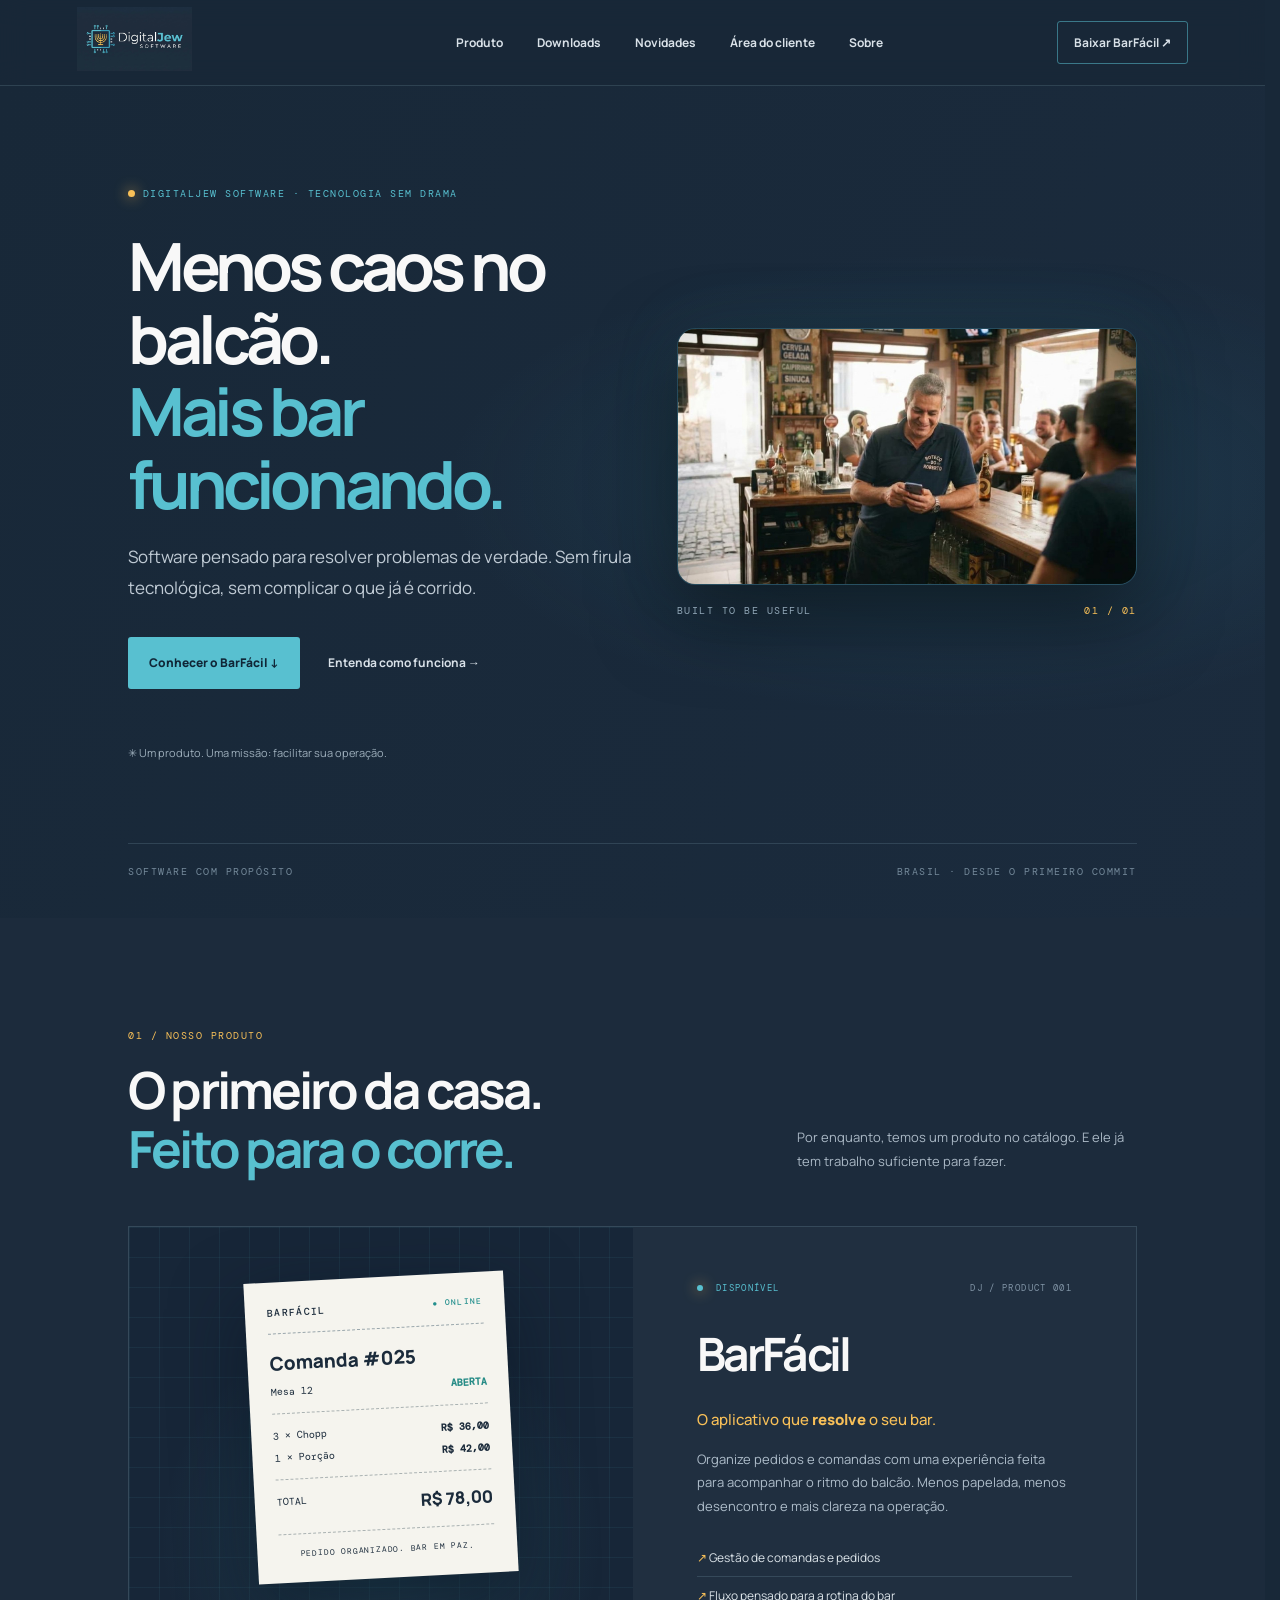
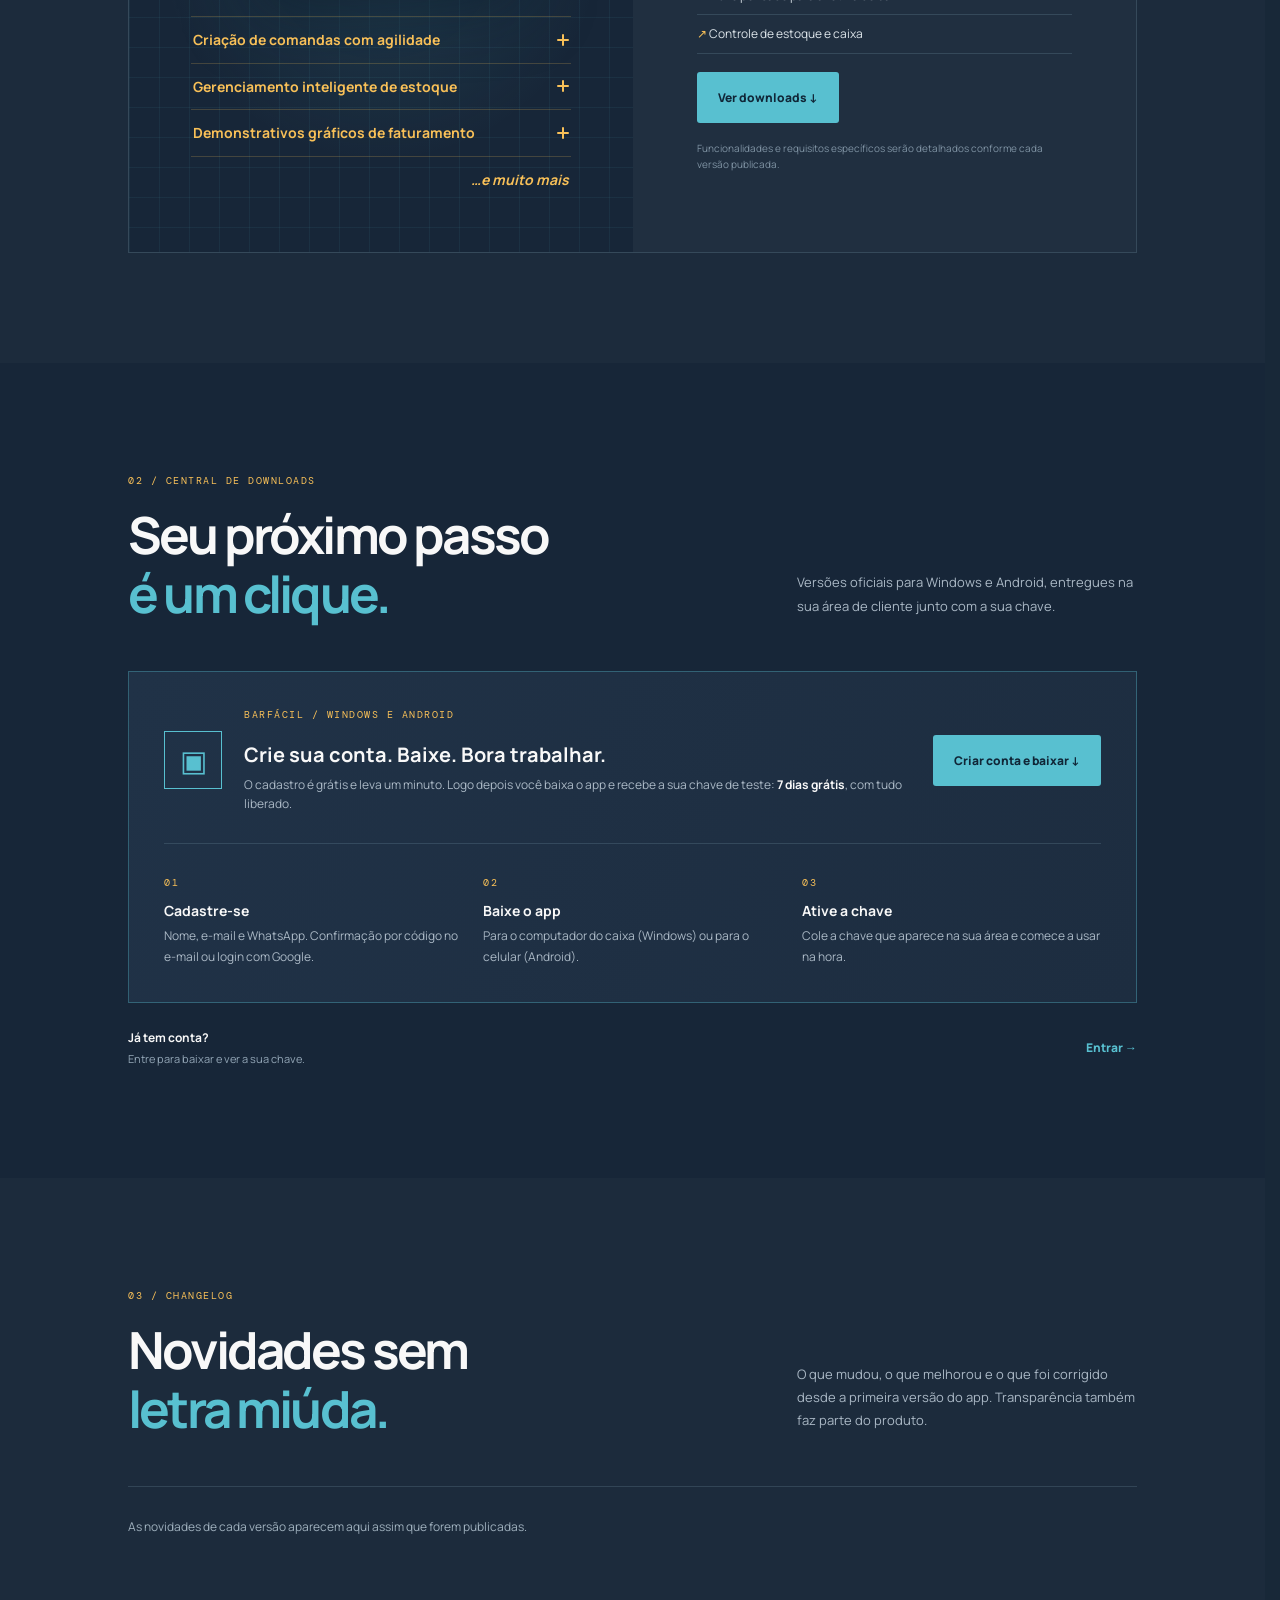
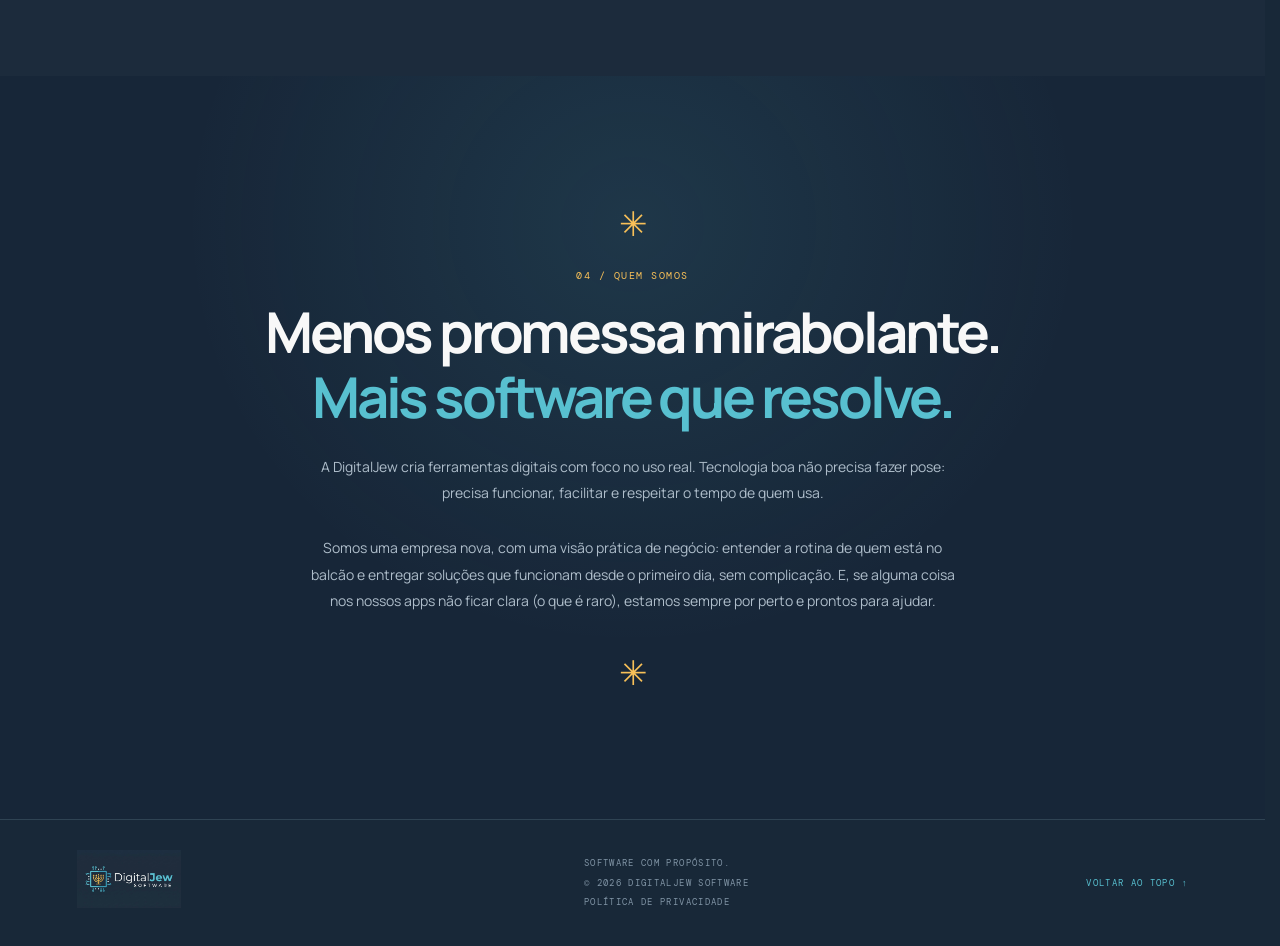
==== commit 0be2c842: "Site: 'Controle de estoque e caixa' na lista do BarFácil Co-Authored-By: Claude Opus 5.5 <noreply@an" ====
--- a/index.html
+++ b/index.html
@@ -4,7 +4,7 @@
 <link rel="stylesheet" href="styles.css"><script>document.documentElement.classList.add("js")</script></head><body>
 <header class="topbar"><a class="brand" href="#inicio"><img src="assets/brand/digitaljew-logo.jpg" alt="DigitalJew Software"></a><button class="menu-toggle" aria-label="Abrir menu" aria-expanded="false">☰</button><nav class="nav"><a href="#produto">Produto</a><a href="#downloads">Downloads</a><a href="#novidades">Novidades</a><a href="area.html">Área do cliente</a><a href="#sobre">Sobre</a></nav><a class="nav-cta" href="area.html#downloads">Baixar BarFácil ↗</a></header>
 <main><section class="hero" id="inicio"><div class="hero-copy"><div class="eyebrow drop"><span class="pulse"></span> DIGITALJEW SOFTWARE · TECNOLOGIA SEM DRAMA</div><h1 class="drop">Menos caos no balcão.<br><span>Mais bar funcionando.</span></h1><p class="lead drop">Software pensado para resolver problemas de verdade. Sem firula tecnológica, sem complicar o que já é corrido.</p><div class="hero-actions drop"><a class="button primary" href="#downloads">Conhecer o BarFácil ↓</a><a class="text-link" href="#produto">Entenda como funciona →</a></div><div class="hero-proof drop">✳ Um produto. Uma missão: facilitar sua operação.</div></div><div class="hero-art"><img class="hero-photo" src="assets/img/hero-bar.jpg" width="1376" height="768" alt="Dono de bar sorrindo enquanto usa o celular no balcão, com clientes brindando ao fundo"><div class="art-label drop">BUILT TO BE USEFUL <strong>01 / 01</strong></div></div><div class="hero-bottom drop"><span>SOFTWARE COM PROPÓSITO</span><span>BRASIL · DESDE O PRIMEIRO COMMIT</span></div></section>
-<section class="product-section section" id="produto"><div class="section-head"><div><div class="kicker">01 / NOSSO PRODUTO</div><h2>O primeiro da casa.<br><span>Feito para o corre.</span></h2></div><p>Por enquanto, temos um produto no catálogo. E ele já tem trabalho suficiente para fazer.</p></div><article class="product-card"><div class="product-visual"><div class="visual-grid"></div><div class="receipt"><div class="receipt-top">BARFÁCIL <span>● ONLINE</span></div><div class="receipt-title">Comanda #025</div><div class="receipt-row"><span>Mesa 12</span><b>ABERTA</b></div><div class="receipt-line"></div><div class="receipt-item"><span>3 × Chopp</span><b>R$ 36,00</b></div><div class="receipt-item"><span>1 × Porção</span><b>R$ 42,00</b></div><div class="receipt-line"></div><div class="receipt-total"><span>TOTAL</span><strong>R$ 78,00</strong></div><div class="receipt-footer">PEDIDO ORGANIZADO. BAR EM PAZ.</div></div><ul class="perks"><li class="perk"><button class="perk-toggle" type="button" aria-expanded="false" aria-controls="perk-1">Criação de comandas com agilidade<span class="perk-icon" aria-hidden="true"></span></button><div class="perk-panel" id="perk-1" hidden><ul><li>Filtre clientes pelos que devem mais e/ou há mais tempo;</li><li>Mantenha um histórico de compras de cada cliente;</li><li>Adicione ícones de “moral”, para lembrar quem é bom pagador e quem não é 😂</li></ul></div></li><li class="perk"><button class="perk-toggle" type="button" aria-expanded="false" aria-controls="perk-2">Gerenciamento inteligente de estoque<span class="perk-icon" aria-hidden="true"></span></button><div class="perk-panel" id="perk-2" hidden><ul><li>Atualize o preço vigente ao clique de um botão;</li><li>Utilize uma calculadora rápida embutida para calcular o preço unitário de compras maiores (ex: fardos de cerveja);</li><li><em>(Apenas versão Premium)</em> Configure alertas de estoque personalizados para que o app te avise quando produtos chegarem a um limite baixo.</li></ul></div></li><li class="perk"><button class="perk-toggle" type="button" aria-expanded="false" aria-controls="perk-3">Demonstrativos gráficos de faturamento<span class="perk-icon" aria-hidden="true"></span></button><div class="perk-panel" id="perk-3" hidden><ul><li>Veja seu faturamento em forma de gráfico por dia, mês, ou período à escolha;</li><li>Descubra o faturamento de um dia com contratação de músicos em relação à média de faturamento daquele mesmo dia da semana em diferentes períodos <em>(Apenas com Premium)</em>;</li><li>Defina metas diárias e mensais para se manter sempre no pique 🏃‍♂️</li></ul></div></li><li class="perk perk-more"><em>…e muito mais</em></li></ul></div><div class="product-info"><div class="product-topline"><span class="status"><i></i> DISPONÍVEL</span><span class="product-index">DJ / PRODUCT 001</span></div><h3>BarFácil</h3><p class="product-subtitle">O aplicativo que <strong>resolve</strong> o seu bar.</p><p>Organize pedidos e comandas com uma experiência feita para acompanhar o ritmo do balcão. Menos papelada, menos desencontro e mais clareza na operação.</p><ul class="feature-list"><li>↗ Gestão de comandas e pedidos</li><li>↗ Fluxo pensado para a rotina do bar</li><li>↗ Distribuição de versões para computador</li></ul><a class="button primary" href="#downloads">Ver downloads ↓</a><small class="fineprint">Funcionalidades e requisitos específicos serão detalhados conforme cada versão publicada.</small></div></article></section>
+<section class="product-section section" id="produto"><div class="section-head"><div><div class="kicker">01 / NOSSO PRODUTO</div><h2>O primeiro da casa.<br><span>Feito para o corre.</span></h2></div><p>Por enquanto, temos um produto no catálogo. E ele já tem trabalho suficiente para fazer.</p></div><article class="product-card"><div class="product-visual"><div class="visual-grid"></div><div class="receipt"><div class="receipt-top">BARFÁCIL <span>● ONLINE</span></div><div class="receipt-title">Comanda #025</div><div class="receipt-row"><span>Mesa 12</span><b>ABERTA</b></div><div class="receipt-line"></div><div class="receipt-item"><span>3 × Chopp</span><b>R$ 36,00</b></div><div class="receipt-item"><span>1 × Porção</span><b>R$ 42,00</b></div><div class="receipt-line"></div><div class="receipt-total"><span>TOTAL</span><strong>R$ 78,00</strong></div><div class="receipt-footer">PEDIDO ORGANIZADO. BAR EM PAZ.</div></div><ul class="perks"><li class="perk"><button class="perk-toggle" type="button" aria-expanded="false" aria-controls="perk-1">Criação de comandas com agilidade<span class="perk-icon" aria-hidden="true"></span></button><div class="perk-panel" id="perk-1" hidden><ul><li>Filtre clientes pelos que devem mais e/ou há mais tempo;</li><li>Mantenha um histórico de compras de cada cliente;</li><li>Adicione ícones de “moral”, para lembrar quem é bom pagador e quem não é 😂</li></ul></div></li><li class="perk"><button class="perk-toggle" type="button" aria-expanded="false" aria-controls="perk-2">Gerenciamento inteligente de estoque<span class="perk-icon" aria-hidden="true"></span></button><div class="perk-panel" id="perk-2" hidden><ul><li>Atualize o preço vigente ao clique de um botão;</li><li>Utilize uma calculadora rápida embutida para calcular o preço unitário de compras maiores (ex: fardos de cerveja);</li><li><em>(Apenas versão Premium)</em> Configure alertas de estoque personalizados para que o app te avise quando produtos chegarem a um limite baixo.</li></ul></div></li><li class="perk"><button class="perk-toggle" type="button" aria-expanded="false" aria-controls="perk-3">Demonstrativos gráficos de faturamento<span class="perk-icon" aria-hidden="true"></span></button><div class="perk-panel" id="perk-3" hidden><ul><li>Veja seu faturamento em forma de gráfico por dia, mês, ou período à escolha;</li><li>Descubra o faturamento de um dia com contratação de músicos em relação à média de faturamento daquele mesmo dia da semana em diferentes períodos <em>(Apenas com Premium)</em>;</li><li>Defina metas diárias e mensais para se manter sempre no pique 🏃‍♂️</li></ul></div></li><li class="perk perk-more"><em>…e muito mais</em></li></ul></div><div class="product-info"><div class="product-topline"><span class="status"><i></i> DISPONÍVEL</span><span class="product-index">DJ / PRODUCT 001</span></div><h3>BarFácil</h3><p class="product-subtitle">O aplicativo que <strong>resolve</strong> o seu bar.</p><p>Organize pedidos e comandas com uma experiência feita para acompanhar o ritmo do balcão. Menos papelada, menos desencontro e mais clareza na operação.</p><ul class="feature-list"><li>↗ Gestão de comandas e pedidos</li><li>↗ Fluxo pensado para a rotina do bar</li><li>↗ Controle de estoque e caixa</li></ul><a class="button primary" href="#downloads">Ver downloads ↓</a><small class="fineprint">Funcionalidades e requisitos específicos serão detalhados conforme cada versão publicada.</small></div></article></section>
 <section class="download-section section" id="downloads"><div class="section-head"><div><div class="kicker">02 / CENTRAL DE DOWNLOADS</div><h2>Seu próximo passo<br><span>é um clique.</span></h2></div><p>Versões oficiais para Windows e Android, entregues na sua área de cliente junto com a sua chave.</p></div><div class="download-panel"><div class="download-main"><div class="platform-icon">▣</div><div><div class="kicker">BARFÁCIL / WINDOWS E ANDROID</div><h3>Crie sua conta. Baixe. Bora trabalhar.</h3><p>O cadastro é grátis e leva um minuto. Logo depois você baixa o app e recebe a sua chave de teste: <strong>7 dias grátis</strong>, com tudo liberado.</p></div><a class="button primary" href="area.html#downloads">Criar conta e baixar ↓</a></div><div class="download-steps"><div><span>01</span><strong>Cadastre-se</strong><p>Nome, e-mail e WhatsApp. Confirmação por código no e-mail ou login com Google.</p></div><div><span>02</span><strong>Baixe o app</strong><p>Para o computador do caixa (Windows) ou para o celular (Android).</p></div><div><span>03</span><strong>Ative a chave</strong><p>Cole a chave que aparece na sua área e comece a usar na hora.</p></div></div></div><div class="all-releases"><div><b>Já tem conta?</b><span>Entre para baixar e ver a sua chave.</span></div><a href="cadastro.html?voltar=downloads#entrar">Entrar →</a></div></section>
 <section class="updates-section section" id="novidades"><div class="section-head"><div><div class="kicker">03 / CHANGELOG</div><h2>Novidades sem<br><span>letra miúda.</span></h2></div><p>O que mudou, o que melhorou e o que foi corrigido desde a primeira versão do app. Transparência também faz parte do produto.</p></div><div id="release-list" class="release-list"><div class="empty-state">Buscando histórico de versões…</div></div></section>
 <section class="manifesto section" id="sobre"><div class="manifesto-mark">✳</div><div class="kicker">04 / QUEM SOMOS</div><h2>Menos promessa mirabolante.<br><span>Mais software que resolve.</span></h2><p>A DigitalJew cria ferramentas digitais com foco no uso real. Tecnologia boa não precisa fazer pose: precisa funcionar, facilitar e respeitar o tempo de quem usa.</p><p>Somos uma empresa nova, com uma visão prática de negócio: entender a rotina de quem está no balcão e entregar soluções que funcionam desde o primeiro dia, sem complicação. E, se alguma coisa nos nossos apps não ficar clara (o que é raro), estamos sempre por perto e prontos para ajudar.</p><div class="manifesto-mark manifesto-mark-end" aria-hidden="true">✳</div></section></main>
